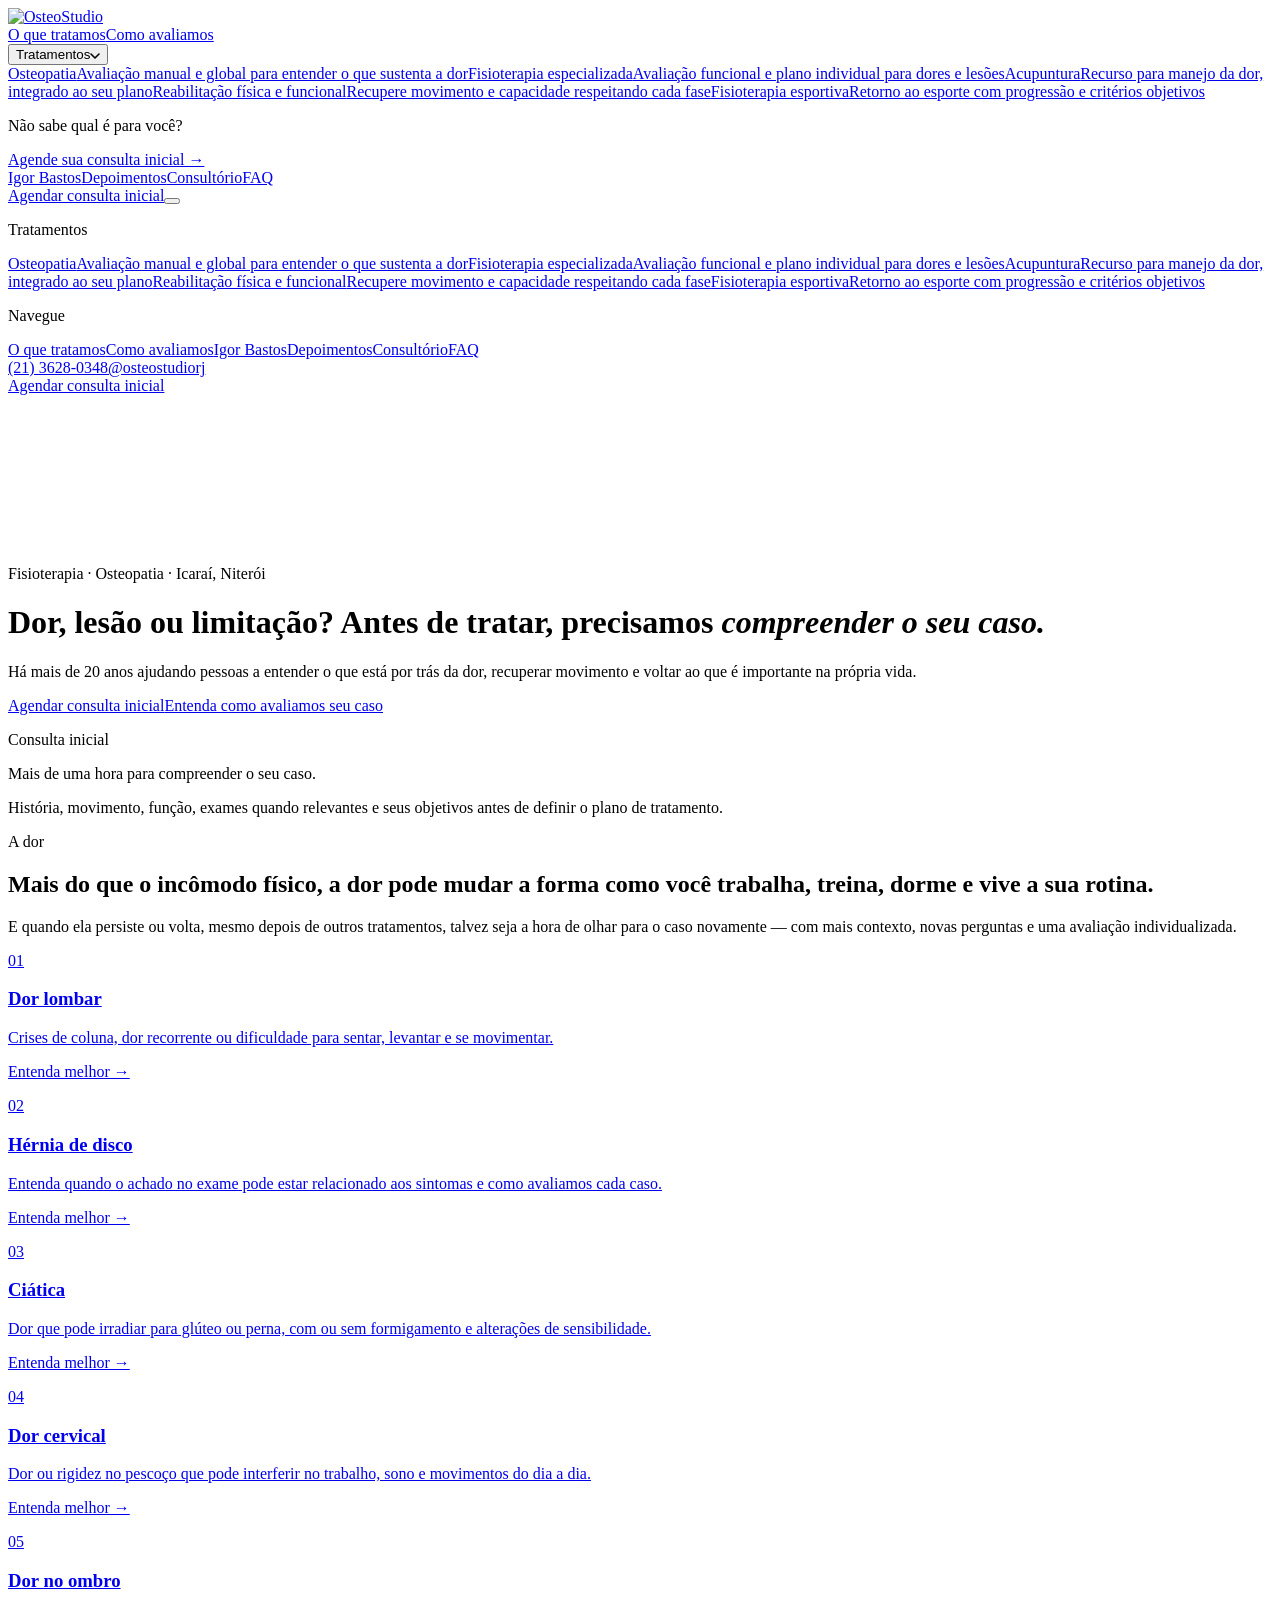
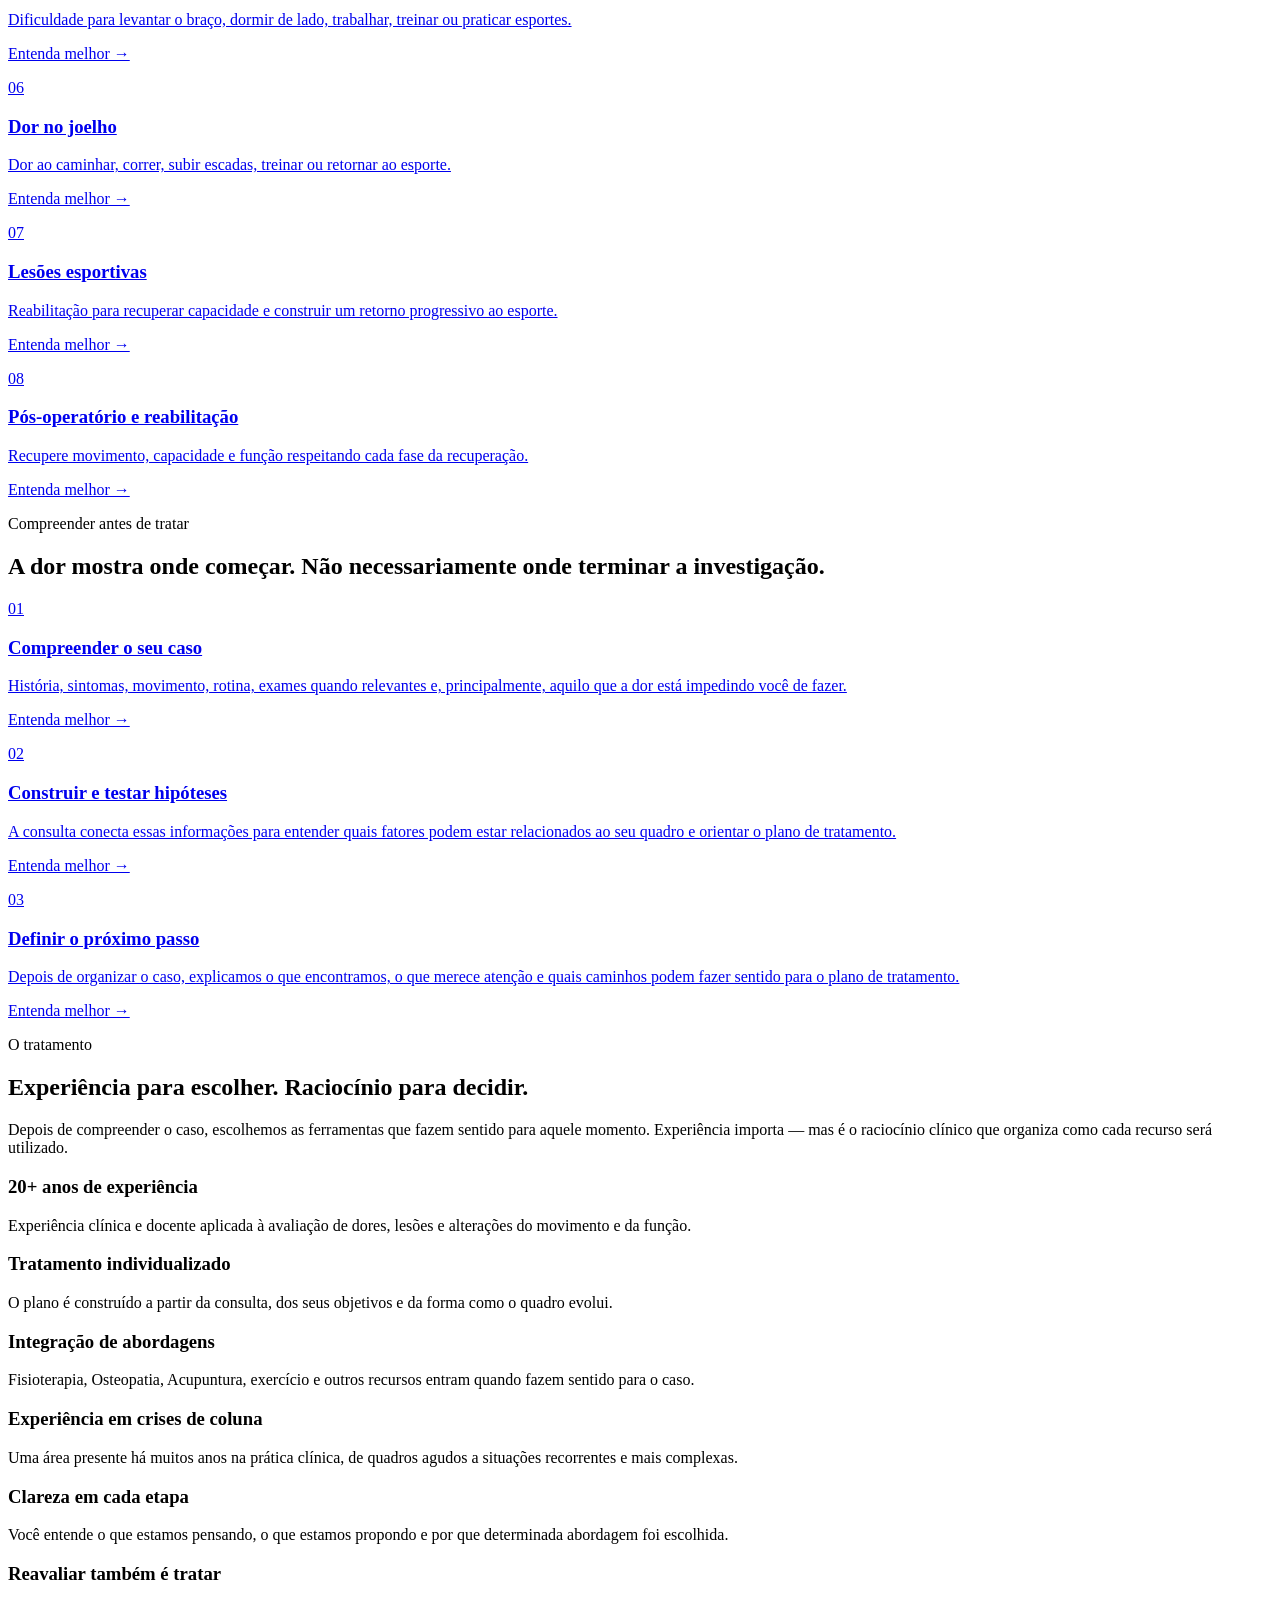
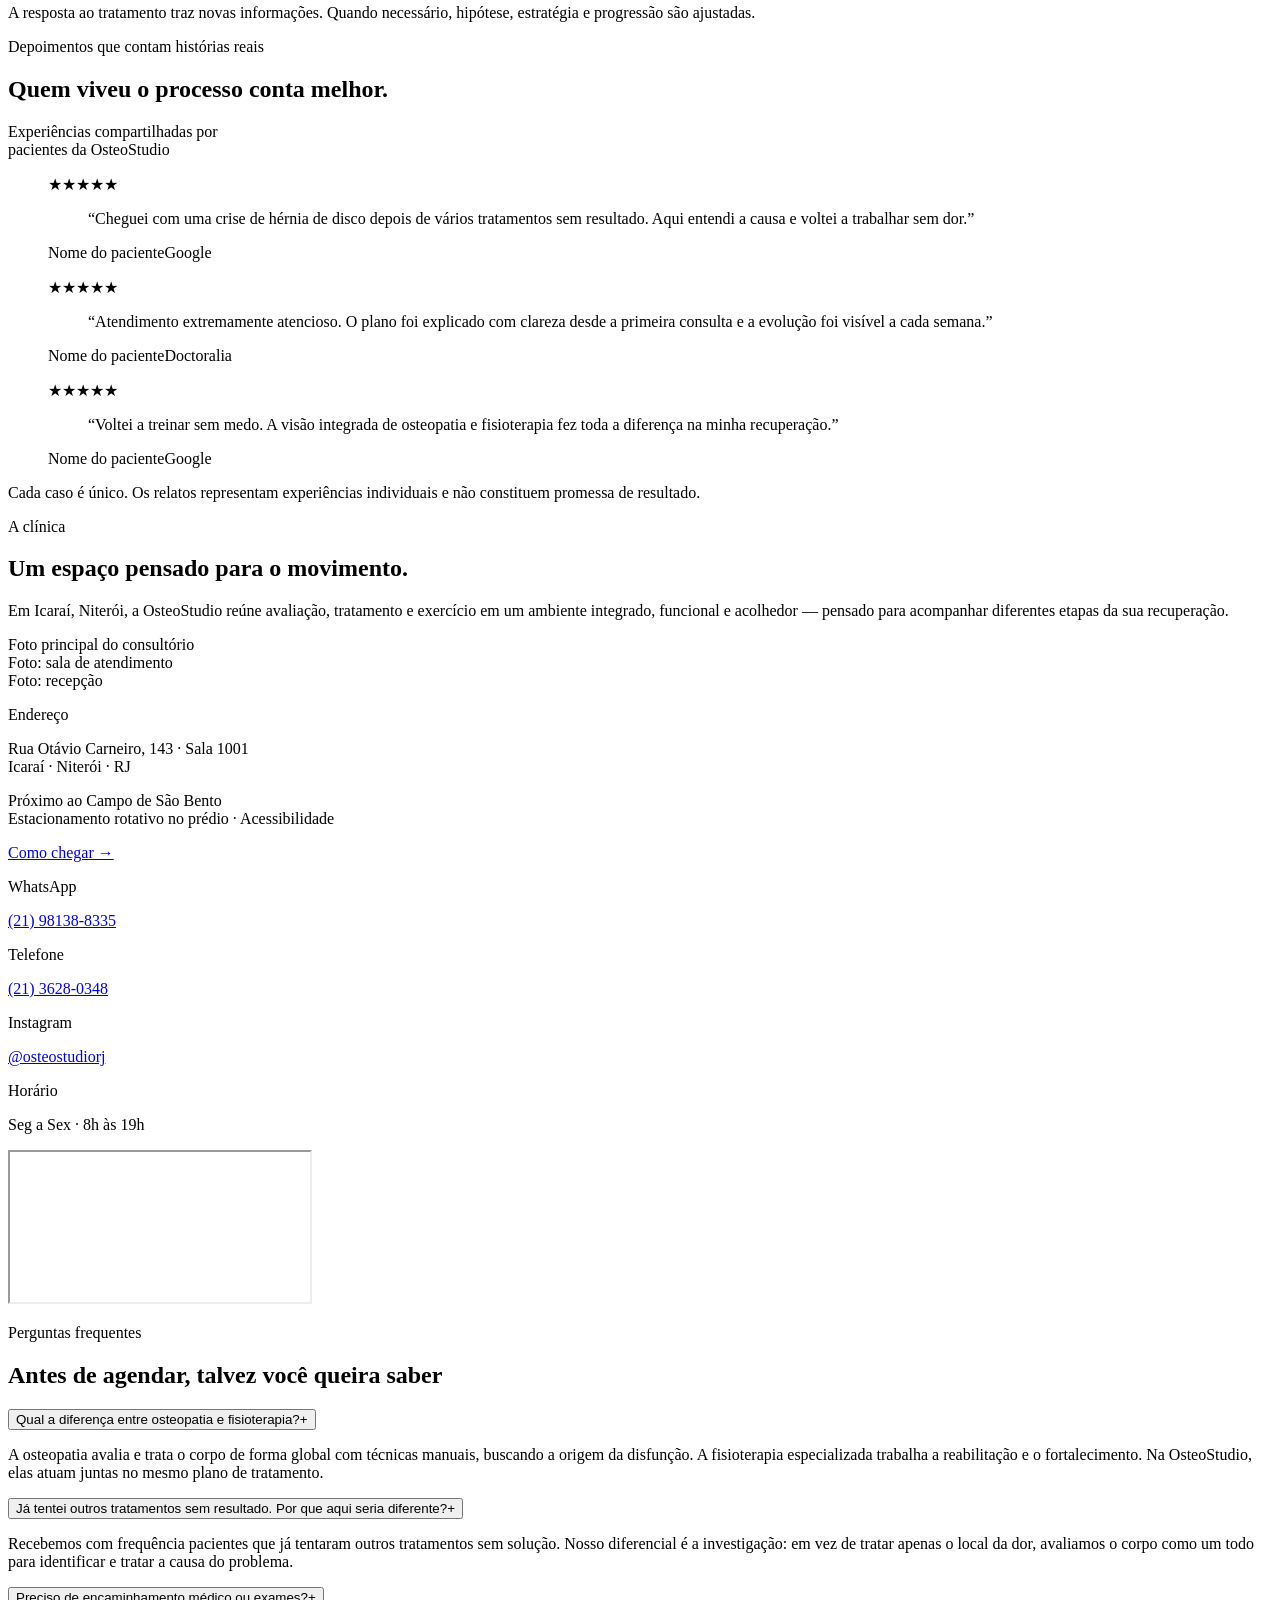
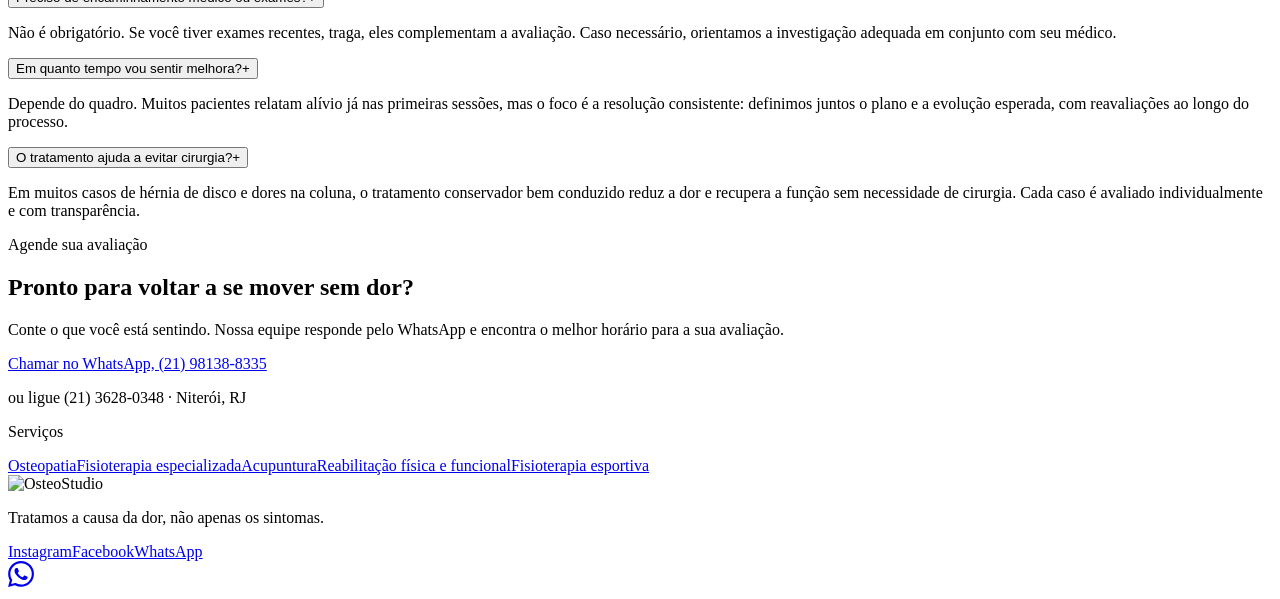
==== index.html @ 0ece50e5 "Preview build 2026-09-22 (copy das LPs no tom novo)" ====
<!DOCTYPE html><html lang="pt-BR"><head><meta charset="utf-8"><meta name="viewport" content="width=device-width, initial-scale=1"><title>OsteoStudio · Tratamos a causa da dor</title><meta name="description" content="Osteopatia, fisioterapia especializada e acupuntura em Niterói, RJ. Mais de 20 anos investigando a causa da dor para devolver movimento e qualidade de vida. Agende pelo WhatsApp."><link rel="canonical" href="https://felipebarrozo.github.io/osteostudio-preview/"><meta property="og:type" content="website"><meta property="og:title" content="OsteoStudio · Tratamos a causa da dor"><meta property="og:description" content="Osteopatia, fisioterapia especializada e acupuntura em Niterói, RJ. Mais de 20 anos investigando a causa da dor para devolver movimento e qualidade de vida. Agende pelo WhatsApp."><meta property="og:locale" content="pt_BR"><meta property="og:site_name" content="OsteoStudio"><link rel="icon" type="image/png" href="/osteostudio-preview/favicon.png"><link rel="preconnect" href="https://fonts.googleapis.com"><link rel="preconnect" href="https://fonts.gstatic.com" crossorigin><link href="https://fonts.googleapis.com/css2?family=Instrument+Serif:ital@0;1&family=Manrope:wght@400;500;600;700;800&display=swap" rel="stylesheet"><script type="application/ld+json">{"@context":"https://schema.org","@type":"MedicalBusiness","name":"OsteoStudio","description":"Clínica de osteopatia, fisioterapia especializada e acupuntura em Niterói, RJ. Tratamos a causa da dor, não apenas os sintomas.","image":"https://felipebarrozo.github.io/osteostudio-preview/images/logo-osteostudio.png","telephone":"(21) 3628-0348","address":{"@type":"PostalAddress","streetAddress":"Rua Otávio Carneiro, 143, Sala 1001","addressLocality":"Niterói","addressRegion":"RJ","addressCountry":"BR"},"openingHoursSpecification":{"@type":"OpeningHoursSpecification","dayOfWeek":["Monday","Tuesday","Wednesday","Thursday","Friday"],"opens":"08:00","closes":"19:00"},"sameAs":["https://instagram.com/osteostudiorj","https://facebook.com/osteostudiorj"]}</script><!-- Marca que há JS disponível: o efeito reveal só esconde conteúdo com JS ativo --><script>document.documentElement.classList.add('js');</script><link rel="stylesheet" href="/osteostudio-preview/_astro/clinica.RTJIB6N5.css"><link rel="stylesheet" href="/osteostudio-preview/_astro/index.CxhjEt0w.css"></head><body><div class="page" data-astro-cid-lcdefpme><div id="scroll-progress" data-astro-cid-lcdefpme></div><nav class="nav nav--home" data-nav data-astro-cid-wpvy4v7s><a href="#topo" class="nav-logo" data-astro-cid-wpvy4v7s><img src="/osteostudio-preview/images/logo-osteostudio.png" alt="OsteoStudio" data-astro-cid-wpvy4v7s></a><!-- Navegação desktop --><div class="nav-links" data-astro-cid-wpvy4v7s><a href="#dores" data-astro-cid-wpvy4v7s>O que tratamos</a><a href="#metodo" data-astro-cid-wpvy4v7s>Como avaliamos</a><div class="nav-menu" data-megamenu data-astro-cid-wpvy4v7s><button class="nav-menu-trigger" aria-expanded="false" aria-haspopup="true" data-astro-cid-wpvy4v7s>Tratamentos<svg class="caret" width="10" height="6" viewBox="0 0 10 6" fill="none" aria-hidden="true" data-astro-cid-wpvy4v7s><path d="M1 1l4 4 4-4" stroke="currentColor" stroke-width="1.6" stroke-linecap="round" stroke-linejoin="round" data-astro-cid-wpvy4v7s></path></svg></button><div class="mega" data-astro-cid-wpvy4v7s><div class="mega-grid" data-astro-cid-wpvy4v7s><a class="mega-item" href="/osteostudio-preview/servicos/osteopatia/" data-astro-cid-wpvy4v7s><span class="mega-nome" data-astro-cid-wpvy4v7s>Osteopatia</span><span class="mega-desc" data-astro-cid-wpvy4v7s>Avaliação manual e global para entender o que sustenta a dor</span></a><a class="mega-item" href="/osteostudio-preview/servicos/fisioterapia-especializada/" data-astro-cid-wpvy4v7s><span class="mega-nome" data-astro-cid-wpvy4v7s>Fisioterapia especializada</span><span class="mega-desc" data-astro-cid-wpvy4v7s>Avaliação funcional e plano individual para dores e lesões</span></a><a class="mega-item" href="/osteostudio-preview/servicos/acupuntura/" data-astro-cid-wpvy4v7s><span class="mega-nome" data-astro-cid-wpvy4v7s>Acupuntura</span><span class="mega-desc" data-astro-cid-wpvy4v7s>Recurso para manejo da dor, integrado ao seu plano</span></a><a class="mega-item" href="/osteostudio-preview/servicos/reabilitacao/" data-astro-cid-wpvy4v7s><span class="mega-nome" data-astro-cid-wpvy4v7s>Reabilitação física e funcional</span><span class="mega-desc" data-astro-cid-wpvy4v7s>Recupere movimento e capacidade respeitando cada fase</span></a><a class="mega-item" href="/osteostudio-preview/servicos/fisioterapia-esportiva/" data-astro-cid-wpvy4v7s><span class="mega-nome" data-astro-cid-wpvy4v7s>Fisioterapia esportiva</span><span class="mega-desc" data-astro-cid-wpvy4v7s>Retorno ao esporte com progressão e critérios objetivos</span></a></div><div class="mega-foot" data-astro-cid-wpvy4v7s><p data-astro-cid-wpvy4v7s>Não sabe qual é para você?</p><a href="https://wa.me/5521981388335?text=Ol%C3%A1!%20Gostaria%20de%20agendar%20uma%20avalia%C3%A7%C3%A3o%20na%20OsteoStudio." target="_blank" rel="noopener" data-astro-cid-wpvy4v7s>Agende sua consulta inicial →</a></div></div></div><a href="#diferenciais" data-astro-cid-wpvy4v7s>Igor Bastos</a><a href="#depoimentos" data-astro-cid-wpvy4v7s>Depoimentos</a><a href="#consultorio" data-astro-cid-wpvy4v7s>Consultório</a><a href="#faq" data-astro-cid-wpvy4v7s>FAQ</a></div><div class="nav-right" data-astro-cid-wpvy4v7s><a href="https://wa.me/5521981388335?text=Ol%C3%A1!%20Gostaria%20de%20agendar%20uma%20avalia%C3%A7%C3%A3o%20na%20OsteoStudio." target="_blank" rel="noopener" class="btn btn--green nav-cta" data-astro-cid-wpvy4v7s>Agendar consulta inicial</a><button class="nav-burger" aria-expanded="false" aria-label="Abrir menu" data-burger data-astro-cid-wpvy4v7s><span data-astro-cid-wpvy4v7s></span><span data-astro-cid-wpvy4v7s></span><span data-astro-cid-wpvy4v7s></span></button></div><!-- Painel mobile --><div class="mobile-panel" data-mobile-panel data-astro-cid-wpvy4v7s><p class="mp-label" data-astro-cid-wpvy4v7s>Tratamentos</p><div class="mp-group" data-astro-cid-wpvy4v7s><a class="mp-service" href="/osteostudio-preview/servicos/osteopatia/" data-astro-cid-wpvy4v7s><span class="mp-nome" data-astro-cid-wpvy4v7s>Osteopatia</span><span class="mp-desc" data-astro-cid-wpvy4v7s>Avaliação manual e global para entender o que sustenta a dor</span></a><a class="mp-service" href="/osteostudio-preview/servicos/fisioterapia-especializada/" data-astro-cid-wpvy4v7s><span class="mp-nome" data-astro-cid-wpvy4v7s>Fisioterapia especializada</span><span class="mp-desc" data-astro-cid-wpvy4v7s>Avaliação funcional e plano individual para dores e lesões</span></a><a class="mp-service" href="/osteostudio-preview/servicos/acupuntura/" data-astro-cid-wpvy4v7s><span class="mp-nome" data-astro-cid-wpvy4v7s>Acupuntura</span><span class="mp-desc" data-astro-cid-wpvy4v7s>Recurso para manejo da dor, integrado ao seu plano</span></a><a class="mp-service" href="/osteostudio-preview/servicos/reabilitacao/" data-astro-cid-wpvy4v7s><span class="mp-nome" data-astro-cid-wpvy4v7s>Reabilitação física e funcional</span><span class="mp-desc" data-astro-cid-wpvy4v7s>Recupere movimento e capacidade respeitando cada fase</span></a><a class="mp-service" href="/osteostudio-preview/servicos/fisioterapia-esportiva/" data-astro-cid-wpvy4v7s><span class="mp-nome" data-astro-cid-wpvy4v7s>Fisioterapia esportiva</span><span class="mp-desc" data-astro-cid-wpvy4v7s>Retorno ao esporte com progressão e critérios objetivos</span></a></div><p class="mp-label" data-astro-cid-wpvy4v7s>Navegue</p><div class="mp-group mp-group--links" data-astro-cid-wpvy4v7s><a href="#dores" data-astro-cid-wpvy4v7s>O que tratamos</a><a href="#metodo" data-astro-cid-wpvy4v7s>Como avaliamos</a><a href="#diferenciais" data-astro-cid-wpvy4v7s>Igor Bastos</a><a href="#depoimentos" data-astro-cid-wpvy4v7s>Depoimentos</a><a href="#consultorio" data-astro-cid-wpvy4v7s>Consultório</a><a href="#faq" data-astro-cid-wpvy4v7s>FAQ</a></div><div class="mp-contact" data-astro-cid-wpvy4v7s><a href="tel:+552136280348" data-astro-cid-wpvy4v7s>(21) 3628-0348</a><a href="https://instagram.com/osteostudiorj" target="_blank" rel="noopener" data-astro-cid-wpvy4v7s>@osteostudiorj</a></div><a href="https://wa.me/5521981388335?text=Ol%C3%A1!%20Gostaria%20de%20agendar%20uma%20avalia%C3%A7%C3%A3o%20na%20OsteoStudio." target="_blank" rel="noopener" class="mp-cta" data-astro-cid-wpvy4v7s>Agendar consulta inicial</a></div></nav><script type="module">document.querySelectorAll(`[data-megamenu]`).forEach(e=>{let t=e.querySelector(`.nav-menu-trigger`),n=n=>{e.classList.toggle(`is-open`,n),t.setAttribute(`aria-expanded`,String(n))};t.addEventListener(`click`,()=>n(!e.classList.contains(`is-open`))),document.addEventListener(`click`,t=>{e.contains(t.target)||n(!1)}),document.addEventListener(`keydown`,e=>{e.key===`Escape`&&(n(!1),t.blur())}),e.addEventListener(`mouseenter`,()=>t.setAttribute(`aria-expanded`,`true`)),e.addEventListener(`mouseleave`,()=>{e.classList.contains(`is-open`)||t.setAttribute(`aria-expanded`,`false`)})}),document.querySelectorAll(`[data-nav]`).forEach(e=>{let t=e.querySelector(`[data-burger]`),n=e.querySelector(`[data-mobile-panel]`),r=n=>{e.classList.toggle(`menu-open`,n),t.setAttribute(`aria-expanded`,String(n)),t.setAttribute(`aria-label`,n?`Fechar menu`:`Abrir menu`)};t.addEventListener(`click`,()=>r(!e.classList.contains(`menu-open`))),n.addEventListener(`click`,e=>{e.target.closest(`a`)&&r(!1)}),document.addEventListener(`keydown`,e=>{e.key===`Escape`&&r(!1)}),document.addEventListener(`click`,t=>{e.classList.contains(`menu-open`)&&!e.contains(t.target)&&r(!1)})});</script><!-- ===== Hero ===== --><header id="topo" class="hero" data-astro-cid-lcdefpme><div class="hero-bg" data-astro-cid-lcdefpme><video data-herovid autoplay muted loop playsinline preload="auto" src="/osteostudio-preview/videos/hero-1.mp4" style="opacity:1" data-astro-cid-lcdefpme></video><video data-herovid autoplay muted loop playsinline preload="metadata" src="/osteostudio-preview/videos/hero-2.mp4" style="opacity:0" data-astro-cid-lcdefpme></video><video data-herovid autoplay muted loop playsinline preload="metadata" src="/osteostudio-preview/videos/hero-3.mp4" style="opacity:0" data-astro-cid-lcdefpme></video><div class="hero-overlay" data-astro-cid-lcdefpme></div><div class="hero-fade" data-astro-cid-lcdefpme></div></div><div class="hero-grid container" data-astro-cid-lcdefpme><div data-astro-cid-lcdefpme><p class="eyebrow hero-eyebrow" data-reveal data-astro-cid-lcdefpme>Fisioterapia · Osteopatia · Icaraí, Niterói</p><h1 class="display" data-reveal data-delay="100" data-astro-cid-lcdefpme>Dor, lesão ou limitação? Antes de tratar, precisamos <em data-astro-cid-lcdefpme>compreender o seu caso.</em></h1><p class="hero-sub" data-reveal data-delay="200" data-astro-cid-lcdefpme>Há mais de 20 anos ajudando pessoas a entender o que está por trás da dor, recuperar movimento e voltar ao que é importante na própria vida.</p><div class="hero-ctas" data-reveal data-delay="300" data-astro-cid-lcdefpme><a href="https://wa.me/5521981388335?text=Ol%C3%A1!%20Gostaria%20de%20agendar%20uma%20avalia%C3%A7%C3%A3o%20na%20OsteoStudio." target="_blank" rel="noopener" class="btn btn--dark" data-astro-cid-lcdefpme>Agendar consulta inicial</a><a href="#metodo" class="hero-link" data-astro-cid-lcdefpme>Entenda como avaliamos seu caso</a></div></div><div class="hero-card-wrap" data-reveal data-delay="250" data-astro-cid-lcdefpme><div class="hero-card" data-astro-cid-lcdefpme><p class="hero-card-label" data-astro-cid-lcdefpme>Consulta inicial</p><p class="hero-card-title" data-astro-cid-lcdefpme><span data-astro-cid-lcdefpme>Mais de uma hora</span> para compreender o seu caso.</p><p class="hero-card-sub" data-astro-cid-lcdefpme>História, movimento, função, exames quando relevantes e seus objetivos antes de definir o plano de tratamento.</p></div></div></div></header><!-- ===== Dores ===== --><section id="dores" class="dores container" data-astro-cid-lcdefpme><div class="section-intro section-intro--dores" data-astro-cid-lcdefpme><div data-astro-cid-lcdefpme><p class="eyebrow" data-reveal data-astro-cid-lcdefpme>A dor</p><h2 class="display h2 dores-title" data-reveal data-delay="80" data-astro-cid-lcdefpme>Mais do que o incômodo físico, a dor pode mudar a forma como você trabalha, treina, dorme e vive a sua rotina.</h2></div><p class="section-intro-text" data-reveal data-delay="160" data-astro-cid-lcdefpme>E quando ela persiste ou volta, mesmo depois de outros tratamentos, talvez seja a hora de olhar para o caso novamente — com mais contexto, novas perguntas e uma avaliação individualizada.</p></div><div class="dores-grid" data-astro-cid-lcdefpme><a class="dor-item" href="/osteostudio-preview/servicos/osteopatia/" data-reveal data-delay="0" data-astro-cid-lcdefpme><p class="dor-num" data-astro-cid-lcdefpme>01</p><h3 data-astro-cid-lcdefpme>Dor lombar</h3><p class="dor-desc" data-astro-cid-lcdefpme>Crises de coluna, dor recorrente ou dificuldade para sentar, levantar e se movimentar.</p><span class="dor-cta" aria-hidden="true" data-astro-cid-lcdefpme>Entenda melhor →</span></a><a class="dor-item" href="/osteostudio-preview/servicos/osteopatia/" data-reveal data-delay="80" data-astro-cid-lcdefpme><p class="dor-num" data-astro-cid-lcdefpme>02</p><h3 data-astro-cid-lcdefpme>Hérnia de disco</h3><p class="dor-desc" data-astro-cid-lcdefpme>Entenda quando o achado no exame pode estar relacionado aos sintomas e como avaliamos cada caso.</p><span class="dor-cta" aria-hidden="true" data-astro-cid-lcdefpme>Entenda melhor →</span></a><a class="dor-item" href="/osteostudio-preview/servicos/osteopatia/" data-reveal data-delay="160" data-astro-cid-lcdefpme><p class="dor-num" data-astro-cid-lcdefpme>03</p><h3 data-astro-cid-lcdefpme>Ciática</h3><p class="dor-desc" data-astro-cid-lcdefpme>Dor que pode irradiar para glúteo ou perna, com ou sem formigamento e alterações de sensibilidade.</p><span class="dor-cta" aria-hidden="true" data-astro-cid-lcdefpme>Entenda melhor →</span></a><a class="dor-item" href="/osteostudio-preview/servicos/osteopatia/" data-reveal data-delay="240" data-astro-cid-lcdefpme><p class="dor-num" data-astro-cid-lcdefpme>04</p><h3 data-astro-cid-lcdefpme>Dor cervical</h3><p class="dor-desc" data-astro-cid-lcdefpme>Dor ou rigidez no pescoço que pode interferir no trabalho, sono e movimentos do dia a dia.</p><span class="dor-cta" aria-hidden="true" data-astro-cid-lcdefpme>Entenda melhor →</span></a><a class="dor-item" href="/osteostudio-preview/servicos/fisioterapia-especializada/" data-reveal data-delay="320" data-astro-cid-lcdefpme><p class="dor-num" data-astro-cid-lcdefpme>05</p><h3 data-astro-cid-lcdefpme>Dor no ombro</h3><p class="dor-desc" data-astro-cid-lcdefpme>Dificuldade para levantar o braço, dormir de lado, trabalhar, treinar ou praticar esportes.</p><span class="dor-cta" aria-hidden="true" data-astro-cid-lcdefpme>Entenda melhor →</span></a><a class="dor-item" href="/osteostudio-preview/servicos/fisioterapia-especializada/" data-reveal data-delay="400" data-astro-cid-lcdefpme><p class="dor-num" data-astro-cid-lcdefpme>06</p><h3 data-astro-cid-lcdefpme>Dor no joelho</h3><p class="dor-desc" data-astro-cid-lcdefpme>Dor ao caminhar, correr, subir escadas, treinar ou retornar ao esporte.</p><span class="dor-cta" aria-hidden="true" data-astro-cid-lcdefpme>Entenda melhor →</span></a><a class="dor-item" href="/osteostudio-preview/servicos/fisioterapia-esportiva/" data-reveal data-delay="480" data-astro-cid-lcdefpme><p class="dor-num" data-astro-cid-lcdefpme>07</p><h3 data-astro-cid-lcdefpme>Lesões esportivas</h3><p class="dor-desc" data-astro-cid-lcdefpme>Reabilitação para recuperar capacidade e construir um retorno progressivo ao esporte.</p><span class="dor-cta" aria-hidden="true" data-astro-cid-lcdefpme>Entenda melhor →</span></a><a class="dor-item" href="/osteostudio-preview/servicos/reabilitacao/" data-reveal data-delay="560" data-astro-cid-lcdefpme><p class="dor-num" data-astro-cid-lcdefpme>08</p><h3 data-astro-cid-lcdefpme>Pós-operatório e reabilitação</h3><p class="dor-desc" data-astro-cid-lcdefpme>Recupere movimento, capacidade e função respeitando cada fase da recuperação.</p><span class="dor-cta" aria-hidden="true" data-astro-cid-lcdefpme>Entenda melhor →</span></a></div></section><!-- ===== Método ===== --><section id="metodo" class="metodo container" data-astro-cid-lcdefpme><p class="eyebrow" data-reveal data-astro-cid-lcdefpme>Compreender antes de tratar</p><h2 class="display h2 metodo-title" data-reveal data-delay="80" data-astro-cid-lcdefpme>A dor mostra onde começar. Não necessariamente onde terminar a investigação.</h2><div class="metodo-grid" data-astro-cid-lcdefpme><a class="metodo-card" href="#diferenciais" data-reveal data-delay="0" data-astro-cid-lcdefpme><p class="metodo-num" data-astro-cid-lcdefpme>01</p><h3 data-astro-cid-lcdefpme>Compreender o seu caso</h3><p class="metodo-desc" data-astro-cid-lcdefpme>História, sintomas, movimento, rotina, exames quando relevantes e, principalmente, aquilo que a dor está impedindo você de fazer.</p><span class="metodo-cta" aria-hidden="true" data-astro-cid-lcdefpme>Entenda melhor →</span></a><a class="metodo-card" href="#diferenciais" data-reveal data-delay="140" data-astro-cid-lcdefpme><p class="metodo-num" data-astro-cid-lcdefpme>02</p><h3 data-astro-cid-lcdefpme>Construir e testar hipóteses</h3><p class="metodo-desc" data-astro-cid-lcdefpme>A consulta conecta essas informações para entender quais fatores podem estar relacionados ao seu quadro e orientar o plano de tratamento.</p><span class="metodo-cta" aria-hidden="true" data-astro-cid-lcdefpme>Entenda melhor →</span></a><a class="metodo-card" href="#diferenciais" data-reveal data-delay="280" data-astro-cid-lcdefpme><p class="metodo-num" data-astro-cid-lcdefpme>03</p><h3 data-astro-cid-lcdefpme>Definir o próximo passo</h3><p class="metodo-desc" data-astro-cid-lcdefpme>Depois de organizar o caso, explicamos o que encontramos, o que merece atenção e quais caminhos podem fazer sentido para o plano de tratamento.</p><span class="metodo-cta" aria-hidden="true" data-astro-cid-lcdefpme>Entenda melhor →</span></a></div></section><!-- ===== Diferenciais ===== --><section id="diferenciais" class="difs" data-astro-cid-lcdefpme><div class="container" data-astro-cid-lcdefpme><div class="difs-header" data-astro-cid-lcdefpme><div data-astro-cid-lcdefpme><p class="eyebrow eyebrow--on-dark" data-reveal data-astro-cid-lcdefpme>O tratamento</p><h2 class="display h2 difs-title" data-reveal data-delay="80" data-astro-cid-lcdefpme>Experiência para escolher. Raciocínio para decidir.</h2></div><p class="difs-intro" data-reveal data-delay="160" data-astro-cid-lcdefpme>Depois de compreender o caso, escolhemos as ferramentas que fazem sentido para aquele momento. Experiência importa — mas é o raciocínio clínico que organiza como cada recurso será utilizado.</p></div><div class="difs-grid" data-astro-cid-lcdefpme><div class="dif-item" data-reveal data-delay="0" data-astro-cid-lcdefpme><span class="dif-dot" data-astro-cid-lcdefpme></span><div data-astro-cid-lcdefpme><h3 data-astro-cid-lcdefpme>20+ anos de experiência</h3><p data-astro-cid-lcdefpme>Experiência clínica e docente aplicada à avaliação de dores, lesões e alterações do movimento e da função.</p></div></div><div class="dif-item" data-reveal data-delay="100" data-astro-cid-lcdefpme><span class="dif-dot" data-astro-cid-lcdefpme></span><div data-astro-cid-lcdefpme><h3 data-astro-cid-lcdefpme>Tratamento individualizado</h3><p data-astro-cid-lcdefpme>O plano é construído a partir da consulta, dos seus objetivos e da forma como o quadro evolui.</p></div></div><div class="dif-item" data-reveal data-delay="200" data-astro-cid-lcdefpme><span class="dif-dot" data-astro-cid-lcdefpme></span><div data-astro-cid-lcdefpme><h3 data-astro-cid-lcdefpme>Integração de abordagens</h3><p data-astro-cid-lcdefpme>Fisioterapia, Osteopatia, Acupuntura, exercício e outros recursos entram quando fazem sentido para o caso.</p></div></div><div class="dif-item" data-reveal data-delay="300" data-astro-cid-lcdefpme><span class="dif-dot" data-astro-cid-lcdefpme></span><div data-astro-cid-lcdefpme><h3 data-astro-cid-lcdefpme>Experiência em crises de coluna</h3><p data-astro-cid-lcdefpme>Uma área presente há muitos anos na prática clínica, de quadros agudos a situações recorrentes e mais complexas.</p></div></div><div class="dif-item" data-reveal data-delay="400" data-astro-cid-lcdefpme><span class="dif-dot" data-astro-cid-lcdefpme></span><div data-astro-cid-lcdefpme><h3 data-astro-cid-lcdefpme>Clareza em cada etapa</h3><p data-astro-cid-lcdefpme>Você entende o que estamos pensando, o que estamos propondo e por que determinada abordagem foi escolhida.</p></div></div><div class="dif-item" data-reveal data-delay="500" data-astro-cid-lcdefpme><span class="dif-dot" data-astro-cid-lcdefpme></span><div data-astro-cid-lcdefpme><h3 data-astro-cid-lcdefpme>Reavaliar também é tratar</h3><p data-astro-cid-lcdefpme>A resposta ao tratamento traz novas informações. Quando necessário, hipótese, estratégia e progressão são ajustadas.</p></div></div></div></div></section><!-- ===== Depoimentos ===== --><section id="depoimentos" class="deps container" data-astro-cid-lcdefpme><div class="deps-header" data-astro-cid-lcdefpme><div data-astro-cid-lcdefpme><p class="eyebrow" data-reveal data-astro-cid-lcdefpme>Depoimentos que contam histórias reais</p><h2 class="display h2" data-reveal data-delay="80" data-astro-cid-lcdefpme>Quem viveu o processo conta melhor.</h2></div><p class="deps-note" data-reveal data-delay="160" data-astro-cid-lcdefpme>Experiências compartilhadas por<br data-astro-cid-lcdefpme>pacientes da OsteoStudio</p></div><div class="deps-grid" data-astro-cid-lcdefpme><figure class="dep-card" data-reveal data-delay="0" data-astro-cid-lcdefpme><p class="dep-stars" aria-label="5 estrelas" data-astro-cid-lcdefpme>★★★★★</p><blockquote data-astro-cid-lcdefpme>“Cheguei com uma crise de hérnia de disco depois de vários tratamentos sem resultado. Aqui entendi a causa e voltei a trabalhar sem dor.”</blockquote><figcaption data-astro-cid-lcdefpme><span class="dep-avatar" data-astro-cid-lcdefpme></span><span data-astro-cid-lcdefpme><span class="dep-nome" data-astro-cid-lcdefpme>Nome do paciente</span><span class="dep-fonte" data-astro-cid-lcdefpme>Google</span></span></figcaption></figure><figure class="dep-card" data-reveal data-delay="140" data-astro-cid-lcdefpme><p class="dep-stars" aria-label="5 estrelas" data-astro-cid-lcdefpme>★★★★★</p><blockquote data-astro-cid-lcdefpme>“Atendimento extremamente atencioso. O plano foi explicado com clareza desde a primeira consulta e a evolução foi visível a cada semana.”</blockquote><figcaption data-astro-cid-lcdefpme><span class="dep-avatar" data-astro-cid-lcdefpme></span><span data-astro-cid-lcdefpme><span class="dep-nome" data-astro-cid-lcdefpme>Nome do paciente</span><span class="dep-fonte" data-astro-cid-lcdefpme>Doctoralia</span></span></figcaption></figure><figure class="dep-card" data-reveal data-delay="280" data-astro-cid-lcdefpme><p class="dep-stars" aria-label="5 estrelas" data-astro-cid-lcdefpme>★★★★★</p><blockquote data-astro-cid-lcdefpme>“Voltei a treinar sem medo. A visão integrada de osteopatia e fisioterapia fez toda a diferença na minha recuperação.”</blockquote><figcaption data-astro-cid-lcdefpme><span class="dep-avatar" data-astro-cid-lcdefpme></span><span data-astro-cid-lcdefpme><span class="dep-nome" data-astro-cid-lcdefpme>Nome do paciente</span><span class="dep-fonte" data-astro-cid-lcdefpme>Google</span></span></figcaption></figure></div><p class="deps-aviso" data-reveal data-astro-cid-lcdefpme>Cada caso é único. Os relatos representam experiências individuais e não constituem promessa de resultado.</p></section><!-- ===== Consultório ===== --><section id="consultorio" class="consultorio container" data-astro-cid-lcdefpme><div class="section-intro" data-astro-cid-lcdefpme><div data-astro-cid-lcdefpme><p class="eyebrow" data-reveal data-astro-cid-lcdefpme>A clínica</p><h2 class="display h2" data-reveal data-delay="80" data-astro-cid-lcdefpme>Um espaço pensado para o movimento.</h2></div><p class="section-intro-text" data-reveal data-delay="160" data-astro-cid-lcdefpme>Em Icaraí, Niterói, a OsteoStudio reúne avaliação, tratamento e exercício em um ambiente integrado, funcional e acolhedor — pensado para acompanhar diferentes etapas da sua recuperação.</p></div><div class="fotos-grid" data-reveal data-astro-cid-lcdefpme><div class="foto foto--principal" data-astro-cid-lcdefpme><div class="image-slot"><span>Foto principal do consultório</span></div></div><div class="fotos-col" data-astro-cid-lcdefpme><div class="foto" data-astro-cid-lcdefpme><div class="image-slot"><span>Foto: sala de atendimento</span></div></div><div class="foto" data-astro-cid-lcdefpme><div class="image-slot"><span>Foto: recepção</span></div></div></div></div><div class="contato-grid" data-astro-cid-lcdefpme><div class="contato-card" data-reveal data-astro-cid-lcdefpme><div data-astro-cid-lcdefpme><p class="contato-label" data-astro-cid-lcdefpme>Endereço</p><p class="contato-endereco" data-astro-cid-lcdefpme>Rua Otávio Carneiro, 143 · Sala 1001<br data-astro-cid-lcdefpme>Icaraí · Niterói · RJ</p><p class="contato-extra" data-astro-cid-lcdefpme>Próximo ao Campo de São Bento<br data-astro-cid-lcdefpme>Estacionamento rotativo no prédio · Acessibilidade</p><a href="https://www.google.com/maps/dir/?api=1&amp;destination=R.%20Ot%C3%A1vio%20Carneiro%2C%20143%20-%20Icara%C3%AD%2C%20Niter%C3%B3i%20-%20RJ" target="_blank" rel="noopener" class="contato-rota" data-astro-cid-lcdefpme>Como chegar →</a></div><div class="contato-info-grid" data-astro-cid-lcdefpme><div data-astro-cid-lcdefpme><p class="contato-label" data-astro-cid-lcdefpme>WhatsApp</p><a href="https://wa.me/5521981388335?text=Ol%C3%A1!%20Gostaria%20de%20agendar%20uma%20avalia%C3%A7%C3%A3o%20na%20OsteoStudio." target="_blank" rel="noopener" class="contato-valor" data-astro-cid-lcdefpme>(21) 98138-8335</a></div><div data-astro-cid-lcdefpme><p class="contato-label" data-astro-cid-lcdefpme>Telefone</p><a href="tel:+552136280348" class="contato-valor" data-astro-cid-lcdefpme>(21) 3628-0348</a></div><div data-astro-cid-lcdefpme><p class="contato-label" data-astro-cid-lcdefpme>Instagram</p><a href="https://instagram.com/osteostudiorj" target="_blank" rel="noopener" class="contato-valor" data-astro-cid-lcdefpme>@osteostudiorj</a></div><div data-astro-cid-lcdefpme><p class="contato-label" data-astro-cid-lcdefpme>Horário</p><p class="contato-valor" data-astro-cid-lcdefpme>Seg a Sex · 8h às 19h</p></div></div></div><div class="mapa" data-reveal data-delay="120" data-astro-cid-lcdefpme><iframe src="https://www.google.com/maps?q=R.%20Ot%C3%A1vio%20Carneiro%2C%20143%20-%20Icara%C3%AD%2C%20Niter%C3%B3i%20-%20RJ&amp;output=embed" loading="lazy" title="Mapa do consultório" data-astro-cid-lcdefpme></iframe></div></div></section><!-- ===== FAQ ===== --><section id="faq" class="faq-section" data-astro-cid-lcdefpme><p class="eyebrow faq-eyebrow" data-reveal data-astro-cid-lcdefpme>Perguntas frequentes</p><h2 class="display h2 faq-title" data-reveal data-delay="80" data-astro-cid-lcdefpme>Antes de agendar, talvez você queira saber</h2><div class="faq" data-astro-cid-hemr5th4><div class="faq-item" data-reveal data-delay="0" data-astro-cid-hemr5th4><button data-faq aria-expanded="false" data-astro-cid-hemr5th4><span class="faq-q" data-astro-cid-hemr5th4>Qual a diferença entre osteopatia e fisioterapia?</span><span class="faq-icon" aria-hidden="true" data-astro-cid-hemr5th4>+</span></button><div class="faq-body" data-astro-cid-hemr5th4><p data-astro-cid-hemr5th4>A osteopatia avalia e trata o corpo de forma global com técnicas manuais, buscando a origem da disfunção. A fisioterapia especializada trabalha a reabilitação e o fortalecimento. Na OsteoStudio, elas atuam juntas no mesmo plano de tratamento.</p></div></div><div class="faq-item" data-reveal data-delay="80" data-astro-cid-hemr5th4><button data-faq aria-expanded="false" data-astro-cid-hemr5th4><span class="faq-q" data-astro-cid-hemr5th4>Já tentei outros tratamentos sem resultado. Por que aqui seria diferente?</span><span class="faq-icon" aria-hidden="true" data-astro-cid-hemr5th4>+</span></button><div class="faq-body" data-astro-cid-hemr5th4><p data-astro-cid-hemr5th4>Recebemos com frequência pacientes que já tentaram outros tratamentos sem solução. Nosso diferencial é a investigação: em vez de tratar apenas o local da dor, avaliamos o corpo como um todo para identificar e tratar a causa do problema.</p></div></div><div class="faq-item" data-reveal data-delay="160" data-astro-cid-hemr5th4><button data-faq aria-expanded="false" data-astro-cid-hemr5th4><span class="faq-q" data-astro-cid-hemr5th4>Preciso de encaminhamento médico ou exames?</span><span class="faq-icon" aria-hidden="true" data-astro-cid-hemr5th4>+</span></button><div class="faq-body" data-astro-cid-hemr5th4><p data-astro-cid-hemr5th4>Não é obrigatório. Se você tiver exames recentes, traga, eles complementam a avaliação. Caso necessário, orientamos a investigação adequada em conjunto com seu médico.</p></div></div><div class="faq-item" data-reveal data-delay="240" data-astro-cid-hemr5th4><button data-faq aria-expanded="false" data-astro-cid-hemr5th4><span class="faq-q" data-astro-cid-hemr5th4>Em quanto tempo vou sentir melhora?</span><span class="faq-icon" aria-hidden="true" data-astro-cid-hemr5th4>+</span></button><div class="faq-body" data-astro-cid-hemr5th4><p data-astro-cid-hemr5th4>Depende do quadro. Muitos pacientes relatam alívio já nas primeiras sessões, mas o foco é a resolução consistente: definimos juntos o plano e a evolução esperada, com reavaliações ao longo do processo.</p></div></div><div class="faq-item" data-reveal data-delay="320" data-astro-cid-hemr5th4><button data-faq aria-expanded="false" data-astro-cid-hemr5th4><span class="faq-q" data-astro-cid-hemr5th4>O tratamento ajuda a evitar cirurgia?</span><span class="faq-icon" aria-hidden="true" data-astro-cid-hemr5th4>+</span></button><div class="faq-body" data-astro-cid-hemr5th4><p data-astro-cid-hemr5th4>Em muitos casos de hérnia de disco e dores na coluna, o tratamento conservador bem conduzido reduz a dor e recupera a função sem necessidade de cirurgia. Cada caso é avaliado individualmente e com transparência.</p></div></div></div></section><!-- ===== CTA final ===== --><section id="agendar" class="cta container" data-astro-cid-lcdefpme><div class="cta-card" data-reveal data-astro-cid-lcdefpme><p class="eyebrow cta-eyebrow" data-astro-cid-lcdefpme>Agende sua avaliação</p><h2 class="display cta-title" data-astro-cid-lcdefpme>Pronto para voltar a se mover sem dor?</h2><p class="cta-sub" data-astro-cid-lcdefpme>Conte o que você está sentindo. Nossa equipe responde pelo WhatsApp e encontra o melhor horário para a sua avaliação.</p><a href="https://wa.me/5521981388335?text=Ol%C3%A1!%20Gostaria%20de%20agendar%20uma%20avalia%C3%A7%C3%A3o%20na%20OsteoStudio." target="_blank" rel="noopener" class="cta-btn" data-astro-cid-lcdefpme>Chamar no WhatsApp, (21) 98138-8335</a><p class="cta-alt" data-astro-cid-lcdefpme>ou ligue (21) 3628-0348 · Niterói, RJ</p></div></section><footer class="footer footer--home" data-astro-cid-jo6i4kqk><div class="footer-services" data-astro-cid-jo6i4kqk><p data-astro-cid-jo6i4kqk>Serviços</p><a href="/osteostudio-preview/servicos/osteopatia/" data-astro-cid-jo6i4kqk>Osteopatia</a><a href="/osteostudio-preview/servicos/fisioterapia-especializada/" data-astro-cid-jo6i4kqk>Fisioterapia especializada</a><a href="/osteostudio-preview/servicos/acupuntura/" data-astro-cid-jo6i4kqk>Acupuntura</a><a href="/osteostudio-preview/servicos/reabilitacao/" data-astro-cid-jo6i4kqk>Reabilitação física e funcional</a><a href="/osteostudio-preview/servicos/fisioterapia-esportiva/" data-astro-cid-jo6i4kqk>Fisioterapia esportiva</a></div><div class="footer-main" data-astro-cid-jo6i4kqk><img src="/osteostudio-preview/images/logo-osteostudio.png" alt="OsteoStudio" class="footer-logo" data-astro-cid-jo6i4kqk><p class="footer-tagline" data-astro-cid-jo6i4kqk>Tratamos a causa da dor, não apenas os sintomas.</p><div class="footer-social" data-astro-cid-jo6i4kqk><a href="https://instagram.com/osteostudiorj" target="_blank" rel="noopener" data-astro-cid-jo6i4kqk>Instagram</a><a href="https://facebook.com/osteostudiorj" target="_blank" rel="noopener" data-astro-cid-jo6i4kqk>Facebook</a><a href="https://wa.me/5521981388335?text=Ol%C3%A1!%20Gostaria%20de%20agendar%20uma%20avalia%C3%A7%C3%A3o%20na%20OsteoStudio." target="_blank" rel="noopener" data-astro-cid-jo6i4kqk>WhatsApp</a></div></div></footer></div><!-- Botão flutuante de WhatsApp (apenas mobile) --><a class="wa-fab" href="https://wa.me/5521981388335?text=Ol%C3%A1!%20Gostaria%20de%20agendar%20uma%20avalia%C3%A7%C3%A3o%20na%20OsteoStudio." target="_blank" rel="noopener" aria-label="Conversar no WhatsApp"><svg viewBox="0 0 24 24" width="26" height="26" fill="currentColor" aria-hidden="true"><path d="M17.472 14.382c-.297-.149-1.758-.867-2.03-.967-.273-.099-.471-.148-.67.15-.197.297-.767.966-.94 1.164-.173.199-.347.223-.644.075-.297-.15-1.255-.463-2.39-1.475-.883-.788-1.48-1.761-1.653-2.059-.173-.297-.018-.458.13-.606.134-.133.298-.347.446-.52.149-.174.198-.298.298-.497.099-.198.05-.371-.025-.52-.075-.149-.669-1.612-.916-2.207-.242-.579-.487-.5-.669-.51-.173-.008-.371-.01-.57-.01-.198 0-.52.074-.792.372-.272.297-1.04 1.016-1.04 2.479 0 1.462 1.065 2.875 1.213 3.074.149.198 2.096 3.2 5.077 4.487.709.306 1.262.489 1.694.625.712.227 1.36.195 1.871.118.571-.085 1.758-.719 2.006-1.413.248-.694.248-1.289.173-1.413-.074-.124-.272-.198-.57-.347m-5.421 7.403h-.004a9.87 9.87 0 01-5.031-1.378l-.361-.214-3.741.982.998-3.648-.235-.374a9.86 9.86 0 01-1.51-5.26c.001-5.45 4.436-9.884 9.888-9.884 2.64 0 5.122 1.03 6.988 2.898a9.825 9.825 0 012.893 6.994c-.003 5.45-4.437 9.884-9.885 9.884m8.413-18.297A11.815 11.815 0 0012.05 0C5.495 0 .16 5.335.157 11.892c0 2.096.547 4.142 1.588 5.945L.057 24l6.305-1.654a11.882 11.882 0 005.683 1.448h.005c6.554 0 11.89-5.335 11.893-11.893a11.821 11.821 0 00-3.48-8.413Z"></path></svg></a><script type="module">var e=window.matchMedia(`(prefers-reduced-motion: reduce)`).matches,t=Array.from(document.querySelectorAll(`[data-reveal]`)),n=new IntersectionObserver(t=>{t.forEach(t=>{if(!t.isIntersecting)return;let r=t.target,i=parseInt(r.getAttribute(`data-delay`)||`0`,10);window.setTimeout(()=>{r.classList.add(`is-revealed`)},e?0:i),n.unobserve(r)})},{threshold:.15,rootMargin:`0px 0px -60px 0px`});t.forEach(e=>n.observe(e)),document.querySelectorAll(`[data-faq]`).forEach(e=>{e.addEventListener(`click`,()=>{let t=e.parentElement.querySelector(`.faq-body`),n=e.querySelector(`.faq-icon`),r=t.style.maxHeight!==``&&t.style.maxHeight!==`0px`;t.style.maxHeight=r?`0px`:t.scrollHeight+`px`,e.setAttribute(`aria-expanded`,String(!r)),n&&(n.style.transform=r?`rotate(0deg)`:`rotate(45deg)`)})});var r=document.getElementById(`scroll-progress`);if(r){let e=()=>{let e=document.documentElement;r.style.width=e.scrollTop/(e.scrollHeight-e.clientHeight)*100+`%`};window.addEventListener(`scroll`,e,{passive:!0}),e()}var i=Array.from(document.querySelectorAll(`[data-herovid]`));if(i.forEach(e=>{e.muted=!0,e.defaultMuted=!0,e.loop=!0,e.play().catch(()=>{})}),i.length>1&&!e){let e=0;window.setInterval(()=>{e=(e+1)%i.length,i.forEach((t,n)=>{if(t.style.opacity=n===e?`1`:`0`,n===e)try{t.currentTime=0,t.play().catch(()=>{})}catch{}})},8e3)}</script></body></html>
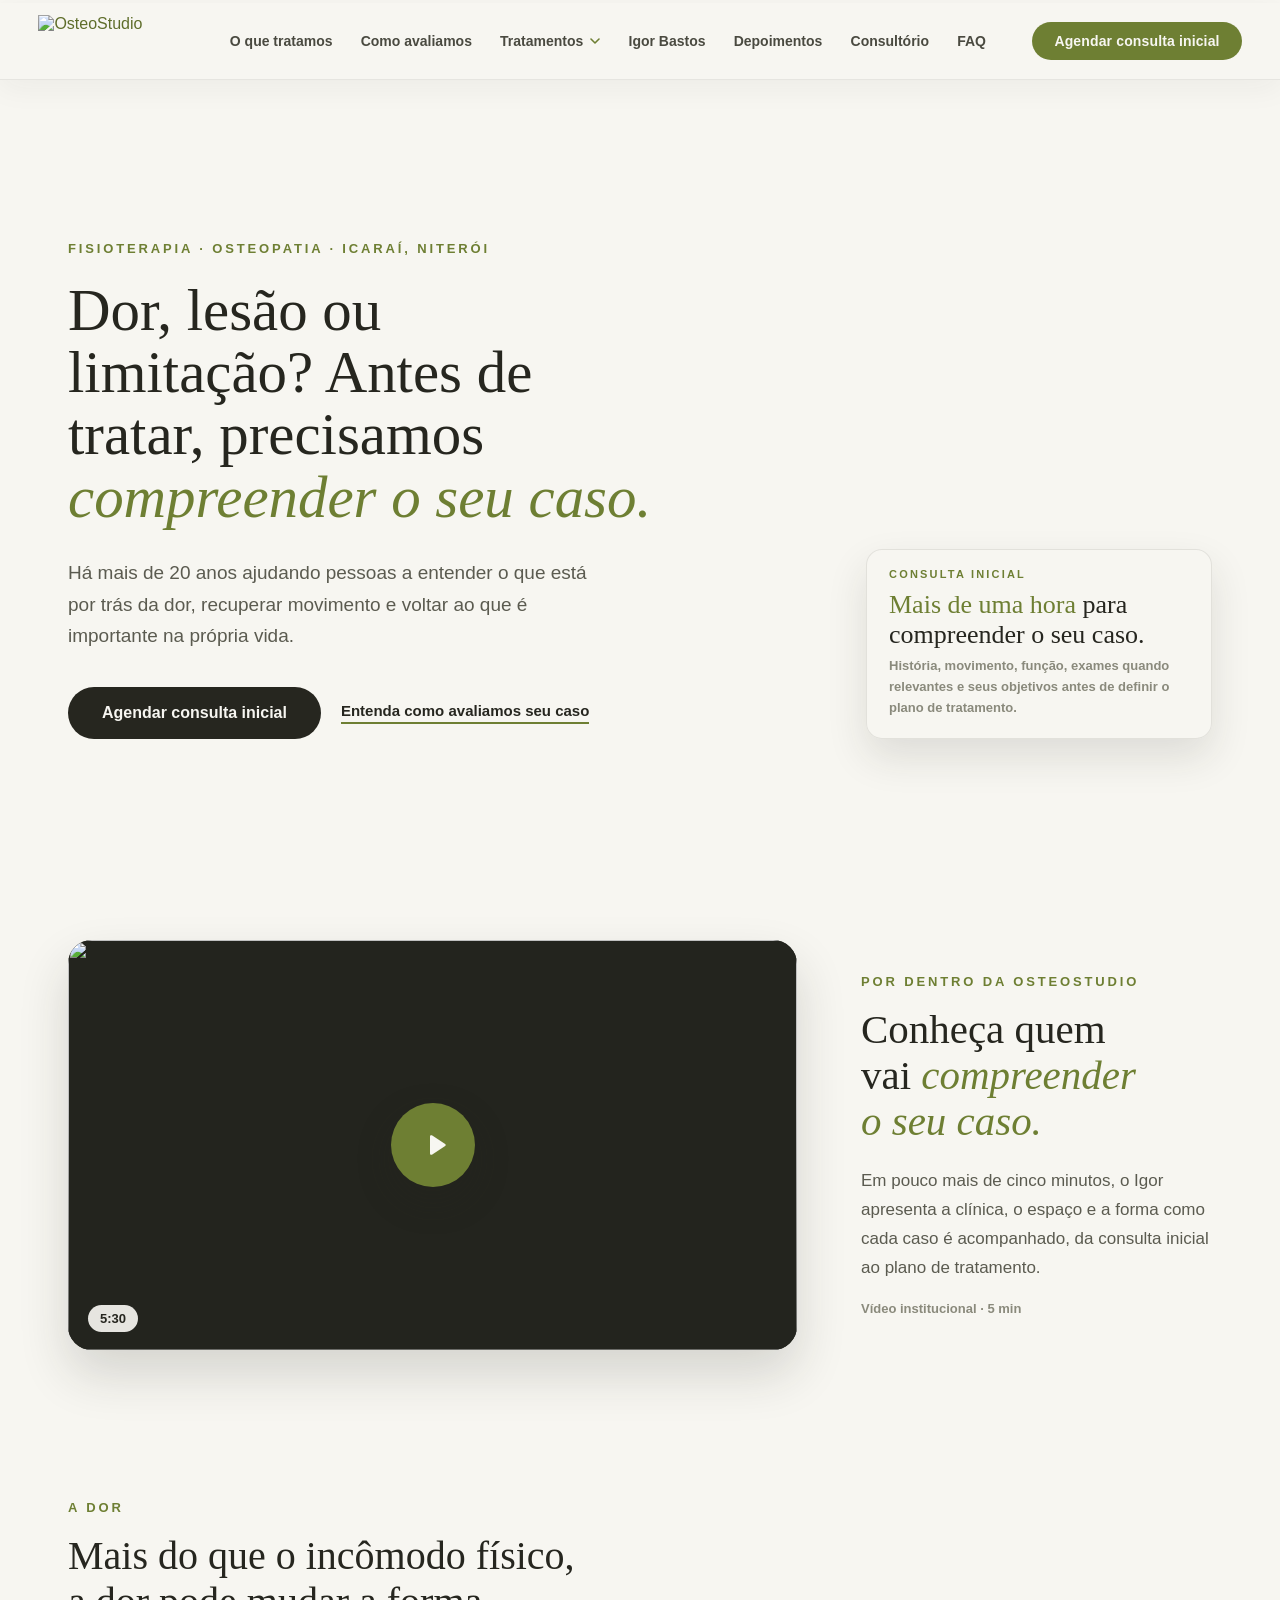
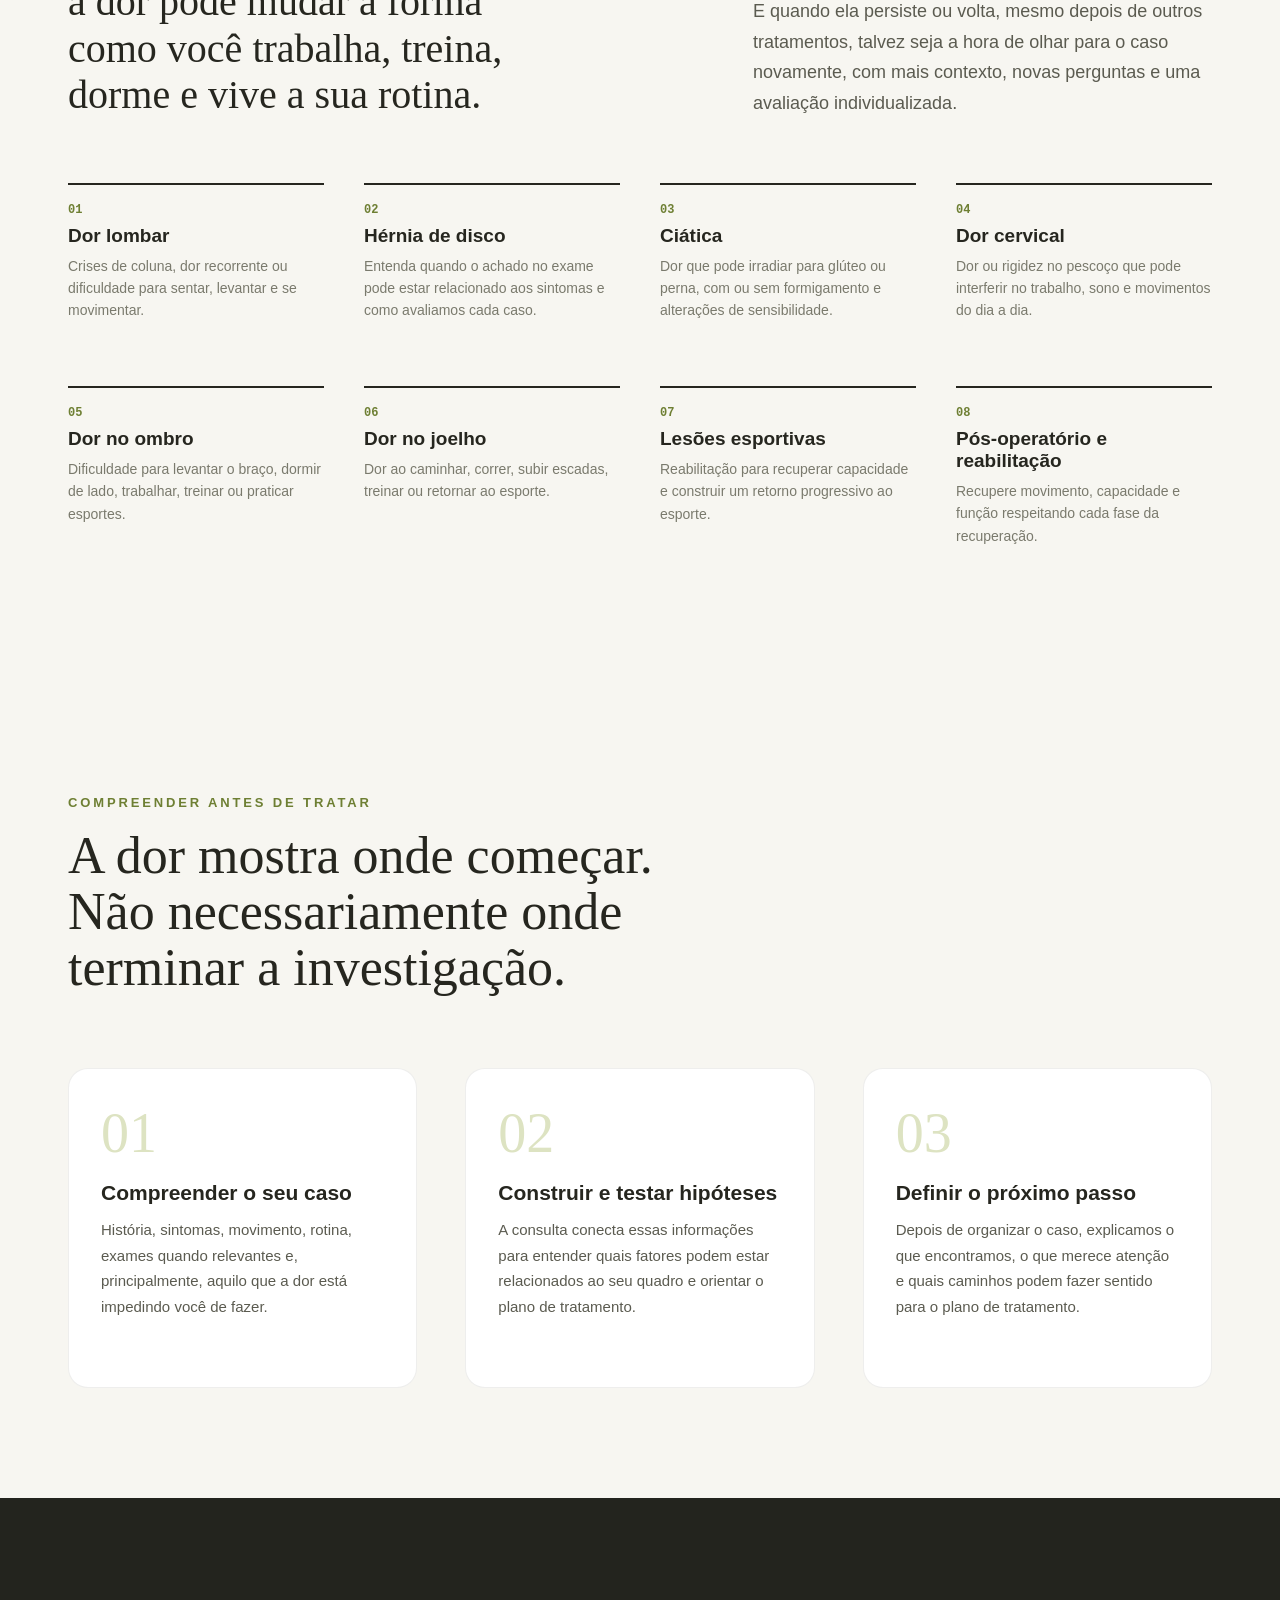
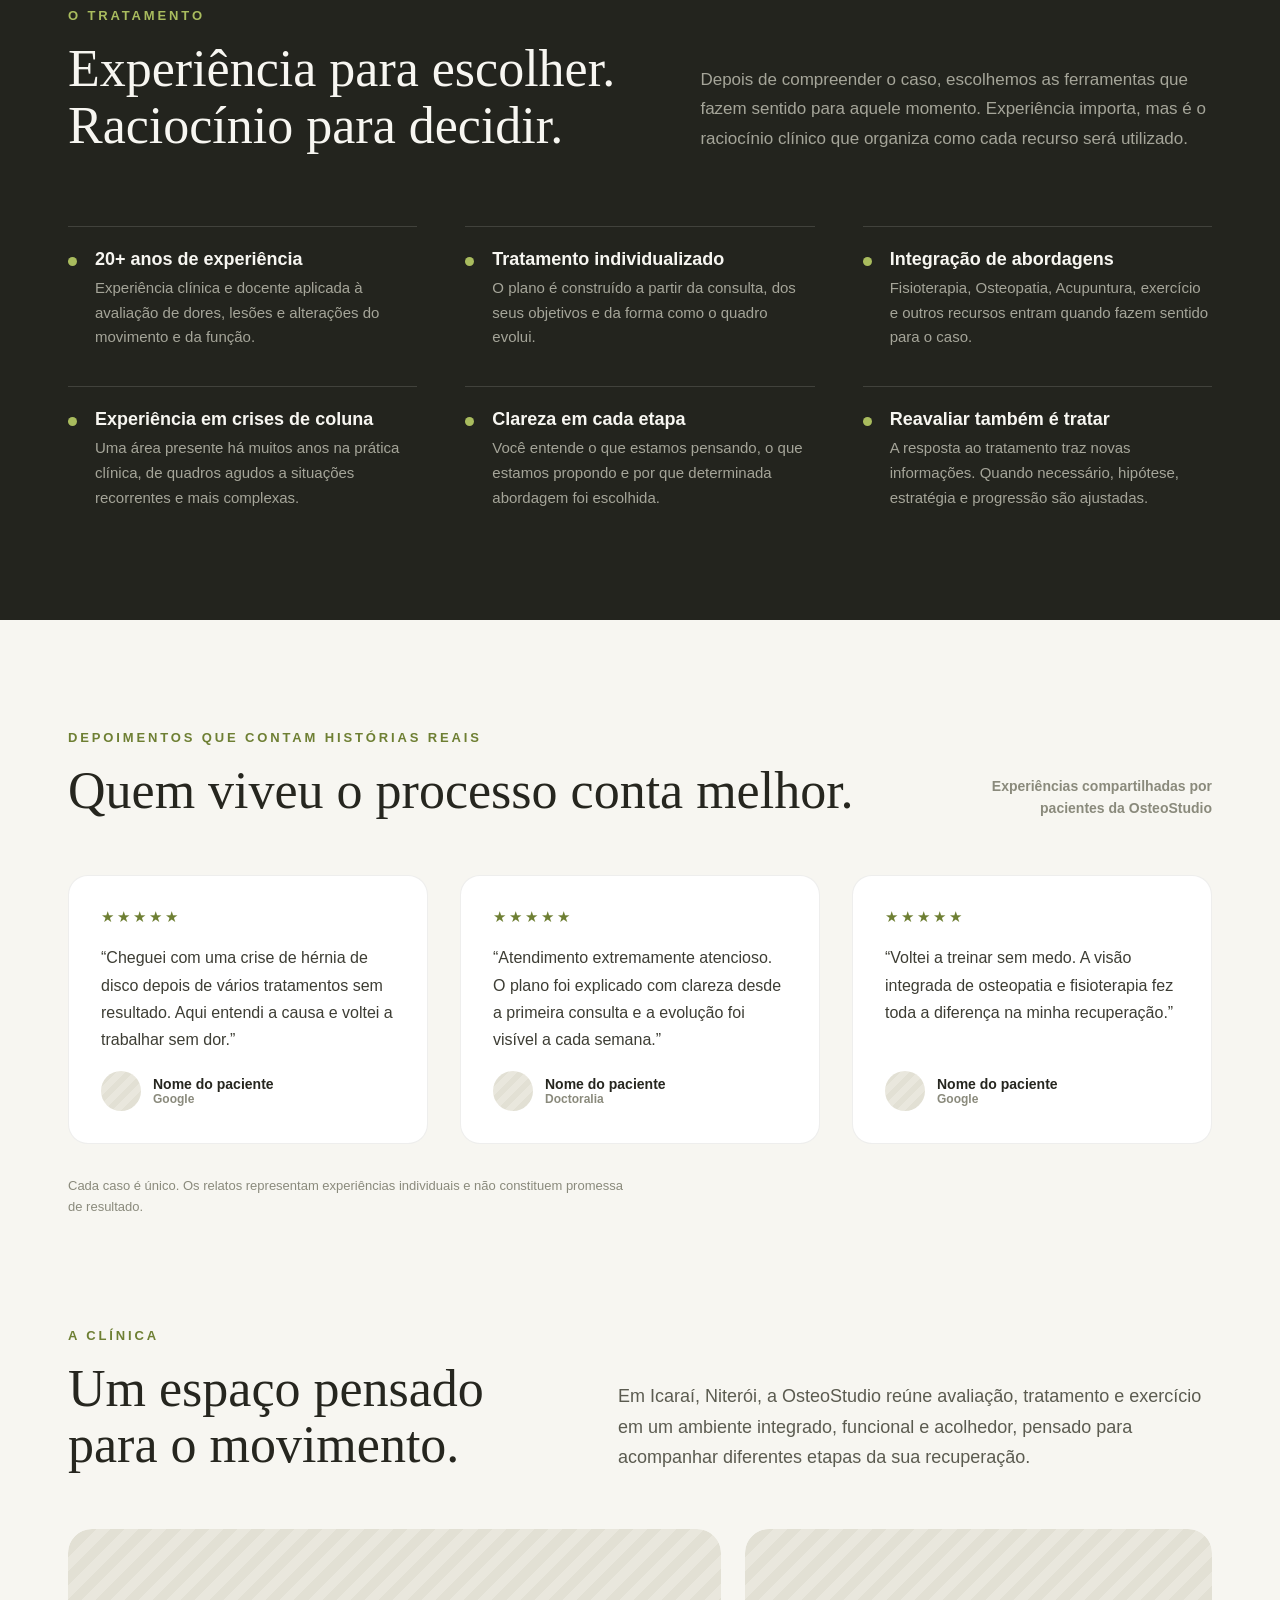
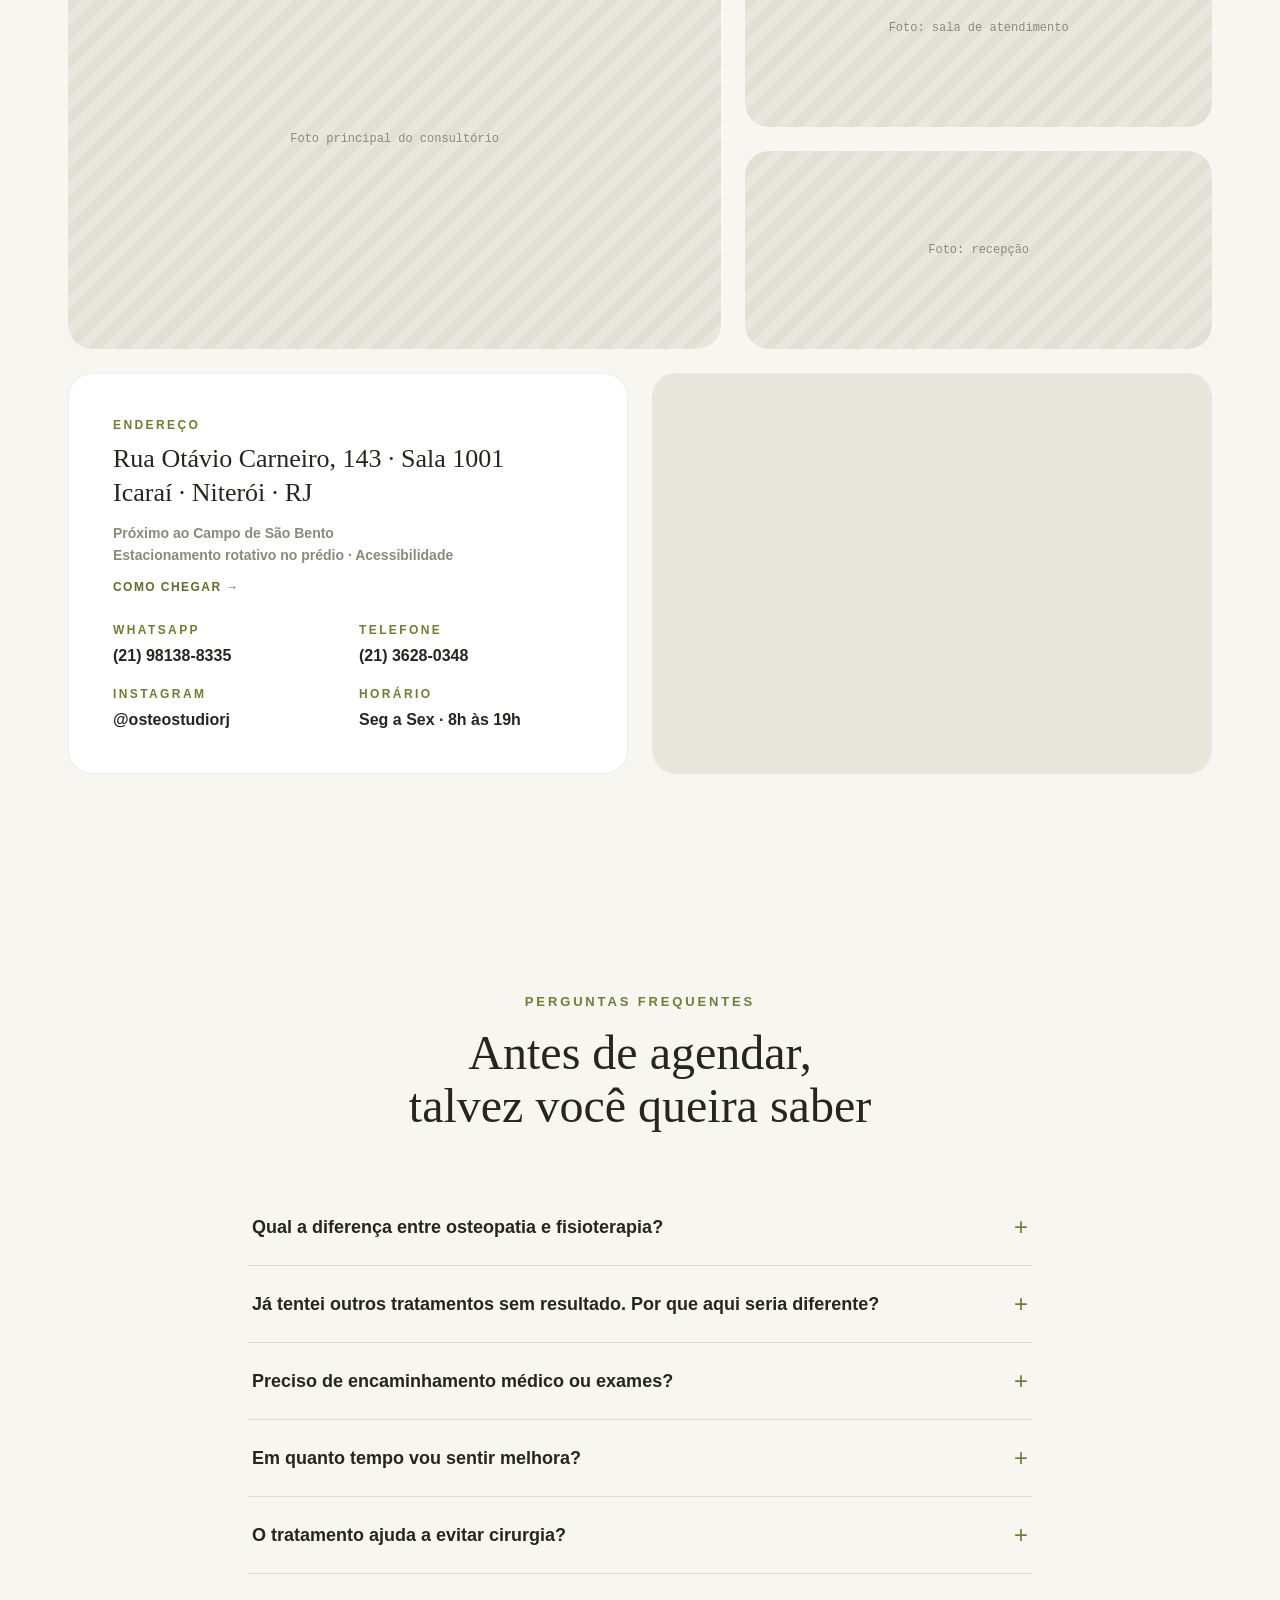
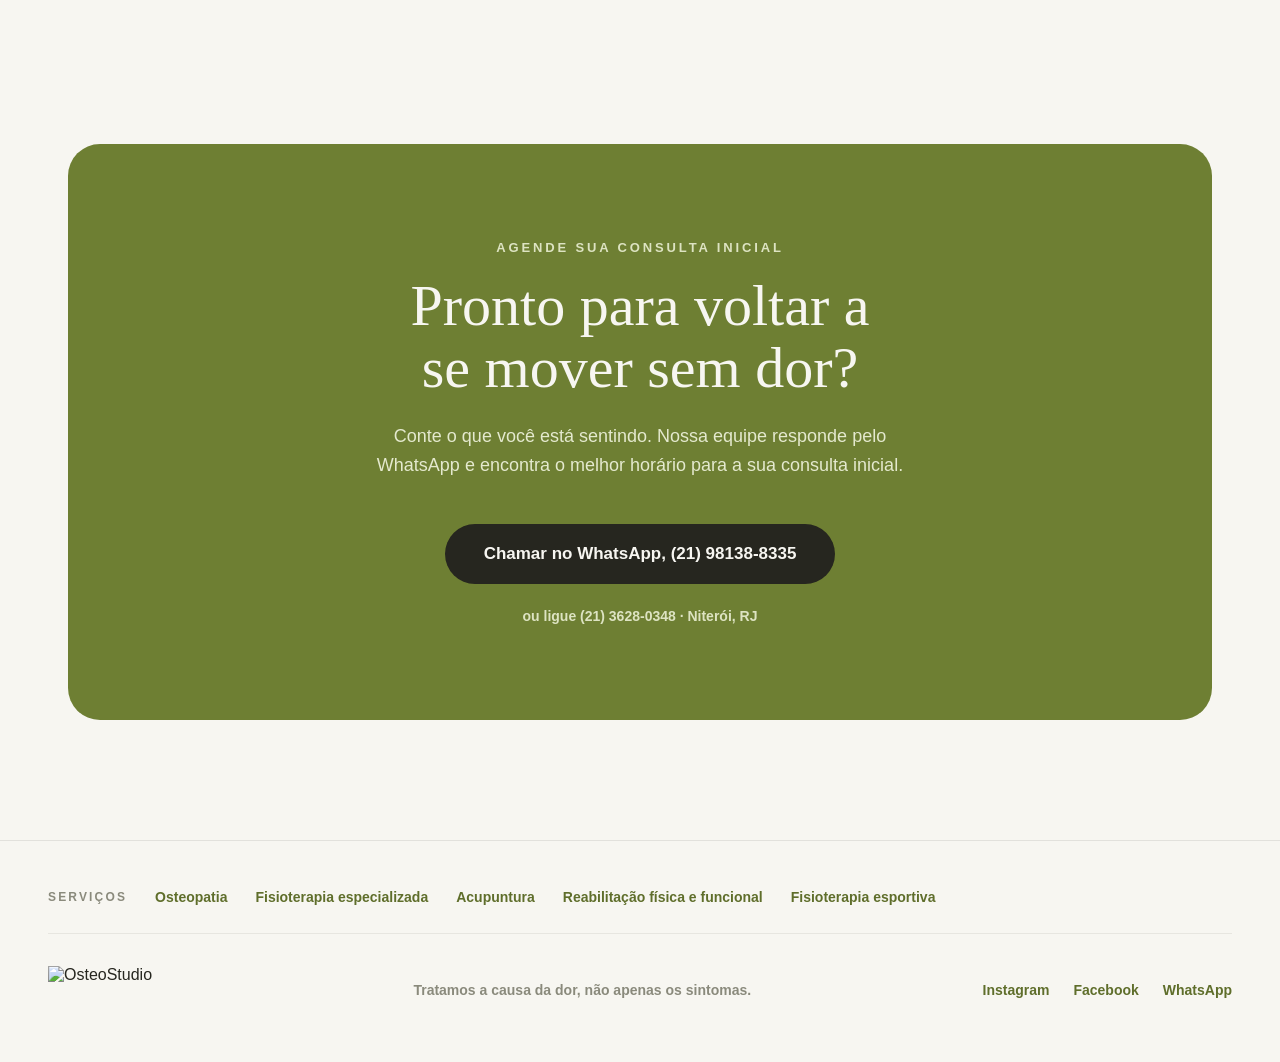
==== commit 4f897616: "Preview build 2026-10-08 (otimizacao de performance)" ====
--- a/index.html
+++ b/index.html
@@ -1 +1,4 @@
-<!DOCTYPE html><html lang="pt-BR"><head><meta charset="utf-8"><meta name="viewport" content="width=device-width, initial-scale=1"><title>OsteoStudio · Tratamos a causa da dor</title><meta name="description" content="Osteopatia, fisioterapia especializada e acupuntura em Niterói, RJ. Mais de 20 anos investigando a causa da dor para devolver movimento e qualidade de vida. Agende pelo WhatsApp."><link rel="canonical" href="https://felipebarrozo.github.io/osteostudio-preview/"><meta property="og:type" content="website"><meta property="og:title" content="OsteoStudio · Tratamos a causa da dor"><meta property="og:description" content="Osteopatia, fisioterapia especializada e acupuntura em Niterói, RJ. Mais de 20 anos investigando a causa da dor para devolver movimento e qualidade de vida. Agende pelo WhatsApp."><meta property="og:locale" content="pt_BR"><meta property="og:site_name" content="OsteoStudio"><link rel="icon" type="image/png" href="/osteostudio-preview/favicon.png"><link rel="preconnect" href="https://fonts.googleapis.com"><link rel="preconnect" href="https://fonts.gstatic.com" crossorigin><link href="https://fonts.googleapis.com/css2?family=Instrument+Serif:ital@0;1&family=Manrope:wght@400;500;600;700;800&display=swap" rel="stylesheet"><script type="application/ld+json">{"@context":"https://schema.org","@type":"MedicalBusiness","name":"OsteoStudio","description":"Clínica de osteopatia, fisioterapia especializada e acupuntura em Niterói, RJ. Tratamos a causa da dor, não apenas os sintomas.","image":"https://felipebarrozo.github.io/osteostudio-preview/images/logo-osteostudio.png","telephone":"(21) 3628-0348","address":{"@type":"PostalAddress","streetAddress":"Rua Otávio Carneiro, 143, Sala 1001","addressLocality":"Niterói","addressRegion":"RJ","addressCountry":"BR"},"openingHoursSpecification":{"@type":"OpeningHoursSpecification","dayOfWeek":["Monday","Tuesday","Wednesday","Thursday","Friday"],"opens":"08:00","closes":"19:00"},"sameAs":["https://instagram.com/osteostudiorj","https://facebook.com/osteostudiorj"]}</script><!-- Marca que há JS disponível: o efeito reveal só esconde conteúdo com JS ativo --><script>document.documentElement.classList.add('js');</script><link rel="stylesheet" href="/osteostudio-preview/_astro/clinica.RTJIB6N5.css"><link rel="stylesheet" href="/osteostudio-preview/_astro/index.CxhjEt0w.css"></head><body><div class="page" data-astro-cid-lcdefpme><div id="scroll-progress" data-astro-cid-lcdefpme></div><nav class="nav nav--home" data-nav data-astro-cid-wpvy4v7s><a href="#topo" class="nav-logo" data-astro-cid-wpvy4v7s><img src="/osteostudio-preview/images/logo-osteostudio.png" alt="OsteoStudio" data-astro-cid-wpvy4v7s></a><!-- Navegação desktop --><div class="nav-links" data-astro-cid-wpvy4v7s><a href="#dores" data-astro-cid-wpvy4v7s>O que tratamos</a><a href="#metodo" data-astro-cid-wpvy4v7s>Como avaliamos</a><div class="nav-menu" data-megamenu data-astro-cid-wpvy4v7s><button class="nav-menu-trigger" aria-expanded="false" aria-haspopup="true" data-astro-cid-wpvy4v7s>Tratamentos<svg class="caret" width="10" height="6" viewBox="0 0 10 6" fill="none" aria-hidden="true" data-astro-cid-wpvy4v7s><path d="M1 1l4 4 4-4" stroke="currentColor" stroke-width="1.6" stroke-linecap="round" stroke-linejoin="round" data-astro-cid-wpvy4v7s></path></svg></button><div class="mega" data-astro-cid-wpvy4v7s><div class="mega-grid" data-astro-cid-wpvy4v7s><a class="mega-item" href="/osteostudio-preview/servicos/osteopatia/" data-astro-cid-wpvy4v7s><span class="mega-nome" data-astro-cid-wpvy4v7s>Osteopatia</span><span class="mega-desc" data-astro-cid-wpvy4v7s>Avaliação manual e global para entender o que sustenta a dor</span></a><a class="mega-item" href="/osteostudio-preview/servicos/fisioterapia-especializada/" data-astro-cid-wpvy4v7s><span class="mega-nome" data-astro-cid-wpvy4v7s>Fisioterapia especializada</span><span class="mega-desc" data-astro-cid-wpvy4v7s>Avaliação funcional e plano individual para dores e lesões</span></a><a class="mega-item" href="/osteostudio-preview/servicos/acupuntura/" data-astro-cid-wpvy4v7s><span class="mega-nome" data-astro-cid-wpvy4v7s>Acupuntura</span><span class="mega-desc" data-astro-cid-wpvy4v7s>Recurso para manejo da dor, integrado ao seu plano</span></a><a class="mega-item" href="/osteostudio-preview/servicos/reabilitacao/" data-astro-cid-wpvy4v7s><span class="mega-nome" data-astro-cid-wpvy4v7s>Reabilitação física e funcional</span><span class="mega-desc" data-astro-cid-wpvy4v7s>Recupere movimento e capacidade respeitando cada fase</span></a><a class="mega-item" href="/osteostudio-preview/servicos/fisioterapia-esportiva/" data-astro-cid-wpvy4v7s><span class="mega-nome" data-astro-cid-wpvy4v7s>Fisioterapia esportiva</span><span class="mega-desc" data-astro-cid-wpvy4v7s>Retorno ao esporte com progressão e critérios objetivos</span></a></div><div class="mega-foot" data-astro-cid-wpvy4v7s><p data-astro-cid-wpvy4v7s>Não sabe qual é para você?</p><a href="https://wa.me/5521981388335?text=Ol%C3%A1!%20Gostaria%20de%20agendar%20uma%20avalia%C3%A7%C3%A3o%20na%20OsteoStudio." target="_blank" rel="noopener" data-astro-cid-wpvy4v7s>Agende sua consulta inicial →</a></div></div></div><a href="#diferenciais" data-astro-cid-wpvy4v7s>Igor Bastos</a><a href="#depoimentos" data-astro-cid-wpvy4v7s>Depoimentos</a><a href="#consultorio" data-astro-cid-wpvy4v7s>Consultório</a><a href="#faq" data-astro-cid-wpvy4v7s>FAQ</a></div><div class="nav-right" data-astro-cid-wpvy4v7s><a href="https://wa.me/5521981388335?text=Ol%C3%A1!%20Gostaria%20de%20agendar%20uma%20avalia%C3%A7%C3%A3o%20na%20OsteoStudio." target="_blank" rel="noopener" class="btn btn--green nav-cta" data-astro-cid-wpvy4v7s>Agendar consulta inicial</a><button class="nav-burger" aria-expanded="false" aria-label="Abrir menu" data-burger data-astro-cid-wpvy4v7s><span data-astro-cid-wpvy4v7s></span><span data-astro-cid-wpvy4v7s></span><span data-astro-cid-wpvy4v7s></span></button></div><!-- Painel mobile --><div class="mobile-panel" data-mobile-panel data-astro-cid-wpvy4v7s><p class="mp-label" data-astro-cid-wpvy4v7s>Tratamentos</p><div class="mp-group" data-astro-cid-wpvy4v7s><a class="mp-service" href="/osteostudio-preview/servicos/osteopatia/" data-astro-cid-wpvy4v7s><span class="mp-nome" data-astro-cid-wpvy4v7s>Osteopatia</span><span class="mp-desc" data-astro-cid-wpvy4v7s>Avaliação manual e global para entender o que sustenta a dor</span></a><a class="mp-service" href="/osteostudio-preview/servicos/fisioterapia-especializada/" data-astro-cid-wpvy4v7s><span class="mp-nome" data-astro-cid-wpvy4v7s>Fisioterapia especializada</span><span class="mp-desc" data-astro-cid-wpvy4v7s>Avaliação funcional e plano individual para dores e lesões</span></a><a class="mp-service" href="/osteostudio-preview/servicos/acupuntura/" data-astro-cid-wpvy4v7s><span class="mp-nome" data-astro-cid-wpvy4v7s>Acupuntura</span><span class="mp-desc" data-astro-cid-wpvy4v7s>Recurso para manejo da dor, integrado ao seu plano</span></a><a class="mp-service" href="/osteostudio-preview/servicos/reabilitacao/" data-astro-cid-wpvy4v7s><span class="mp-nome" data-astro-cid-wpvy4v7s>Reabilitação física e funcional</span><span class="mp-desc" data-astro-cid-wpvy4v7s>Recupere movimento e capacidade respeitando cada fase</span></a><a class="mp-service" href="/osteostudio-preview/servicos/fisioterapia-esportiva/" data-astro-cid-wpvy4v7s><span class="mp-nome" data-astro-cid-wpvy4v7s>Fisioterapia esportiva</span><span class="mp-desc" data-astro-cid-wpvy4v7s>Retorno ao esporte com progressão e critérios objetivos</span></a></div><p class="mp-label" data-astro-cid-wpvy4v7s>Navegue</p><div class="mp-group mp-group--links" data-astro-cid-wpvy4v7s><a href="#dores" data-astro-cid-wpvy4v7s>O que tratamos</a><a href="#metodo" data-astro-cid-wpvy4v7s>Como avaliamos</a><a href="#diferenciais" data-astro-cid-wpvy4v7s>Igor Bastos</a><a href="#depoimentos" data-astro-cid-wpvy4v7s>Depoimentos</a><a href="#consultorio" data-astro-cid-wpvy4v7s>Consultório</a><a href="#faq" data-astro-cid-wpvy4v7s>FAQ</a></div><div class="mp-contact" data-astro-cid-wpvy4v7s><a href="tel:+552136280348" data-astro-cid-wpvy4v7s>(21) 3628-0348</a><a href="https://instagram.com/osteostudiorj" target="_blank" rel="noopener" data-astro-cid-wpvy4v7s>@osteostudiorj</a></div><a href="https://wa.me/5521981388335?text=Ol%C3%A1!%20Gostaria%20de%20agendar%20uma%20avalia%C3%A7%C3%A3o%20na%20OsteoStudio." target="_blank" rel="noopener" class="mp-cta" data-astro-cid-wpvy4v7s>Agendar consulta inicial</a></div></nav><script type="module">document.querySelectorAll(`[data-megamenu]`).forEach(e=>{let t=e.querySelector(`.nav-menu-trigger`),n=n=>{e.classList.toggle(`is-open`,n),t.setAttribute(`aria-expanded`,String(n))};t.addEventListener(`click`,()=>n(!e.classList.contains(`is-open`))),document.addEventListener(`click`,t=>{e.contains(t.target)||n(!1)}),document.addEventListener(`keydown`,e=>{e.key===`Escape`&&(n(!1),t.blur())}),e.addEventListener(`mouseenter`,()=>t.setAttribute(`aria-expanded`,`true`)),e.addEventListener(`mouseleave`,()=>{e.classList.contains(`is-open`)||t.setAttribute(`aria-expanded`,`false`)})}),document.querySelectorAll(`[data-nav]`).forEach(e=>{let t=e.querySelector(`[data-burger]`),n=e.querySelector(`[data-mobile-panel]`),r=n=>{e.classList.toggle(`menu-open`,n),t.setAttribute(`aria-expanded`,String(n)),t.setAttribute(`aria-label`,n?`Fechar menu`:`Abrir menu`)};t.addEventListener(`click`,()=>r(!e.classList.contains(`menu-open`))),n.addEventListener(`click`,e=>{e.target.closest(`a`)&&r(!1)}),document.addEventListener(`keydown`,e=>{e.key===`Escape`&&r(!1)}),document.addEventListener(`click`,t=>{e.classList.contains(`menu-open`)&&!e.contains(t.target)&&r(!1)})});</script><!-- ===== Hero ===== --><header id="topo" class="hero" data-astro-cid-lcdefpme><div class="hero-bg" data-astro-cid-lcdefpme><video data-herovid autoplay muted loop playsinline preload="auto" src="/osteostudio-preview/videos/hero-1.mp4" style="opacity:1" data-astro-cid-lcdefpme></video><video data-herovid autoplay muted loop playsinline preload="metadata" src="/osteostudio-preview/videos/hero-2.mp4" style="opacity:0" data-astro-cid-lcdefpme></video><video data-herovid autoplay muted loop playsinline preload="metadata" src="/osteostudio-preview/videos/hero-3.mp4" style="opacity:0" data-astro-cid-lcdefpme></video><div class="hero-overlay" data-astro-cid-lcdefpme></div><div class="hero-fade" data-astro-cid-lcdefpme></div></div><div class="hero-grid container" data-astro-cid-lcdefpme><div data-astro-cid-lcdefpme><p class="eyebrow hero-eyebrow" data-reveal data-astro-cid-lcdefpme>Fisioterapia · Osteopatia · Icaraí, Niterói</p><h1 class="display" data-reveal data-delay="100" data-astro-cid-lcdefpme>Dor, lesão ou limitação? Antes de tratar, precisamos <em data-astro-cid-lcdefpme>compreender o seu caso.</em></h1><p class="hero-sub" data-reveal data-delay="200" data-astro-cid-lcdefpme>Há mais de 20 anos ajudando pessoas a entender o que está por trás da dor, recuperar movimento e voltar ao que é importante na própria vida.</p><div class="hero-ctas" data-reveal data-delay="300" data-astro-cid-lcdefpme><a href="https://wa.me/5521981388335?text=Ol%C3%A1!%20Gostaria%20de%20agendar%20uma%20avalia%C3%A7%C3%A3o%20na%20OsteoStudio." target="_blank" rel="noopener" class="btn btn--dark" data-astro-cid-lcdefpme>Agendar consulta inicial</a><a href="#metodo" class="hero-link" data-astro-cid-lcdefpme>Entenda como avaliamos seu caso</a></div></div><div class="hero-card-wrap" data-reveal data-delay="250" data-astro-cid-lcdefpme><div class="hero-card" data-astro-cid-lcdefpme><p class="hero-card-label" data-astro-cid-lcdefpme>Consulta inicial</p><p class="hero-card-title" data-astro-cid-lcdefpme><span data-astro-cid-lcdefpme>Mais de uma hora</span> para compreender o seu caso.</p><p class="hero-card-sub" data-astro-cid-lcdefpme>História, movimento, função, exames quando relevantes e seus objetivos antes de definir o plano de tratamento.</p></div></div></div></header><!-- ===== Dores ===== --><section id="dores" class="dores container" data-astro-cid-lcdefpme><div class="section-intro section-intro--dores" data-astro-cid-lcdefpme><div data-astro-cid-lcdefpme><p class="eyebrow" data-reveal data-astro-cid-lcdefpme>A dor</p><h2 class="display h2 dores-title" data-reveal data-delay="80" data-astro-cid-lcdefpme>Mais do que o incômodo físico, a dor pode mudar a forma como você trabalha, treina, dorme e vive a sua rotina.</h2></div><p class="section-intro-text" data-reveal data-delay="160" data-astro-cid-lcdefpme>E quando ela persiste ou volta, mesmo depois de outros tratamentos, talvez seja a hora de olhar para o caso novamente — com mais contexto, novas perguntas e uma avaliação individualizada.</p></div><div class="dores-grid" data-astro-cid-lcdefpme><a class="dor-item" href="/osteostudio-preview/servicos/osteopatia/" data-reveal data-delay="0" data-astro-cid-lcdefpme><p class="dor-num" data-astro-cid-lcdefpme>01</p><h3 data-astro-cid-lcdefpme>Dor lombar</h3><p class="dor-desc" data-astro-cid-lcdefpme>Crises de coluna, dor recorrente ou dificuldade para sentar, levantar e se movimentar.</p><span class="dor-cta" aria-hidden="true" data-astro-cid-lcdefpme>Entenda melhor →</span></a><a class="dor-item" href="/osteostudio-preview/servicos/osteopatia/" data-reveal data-delay="80" data-astro-cid-lcdefpme><p class="dor-num" data-astro-cid-lcdefpme>02</p><h3 data-astro-cid-lcdefpme>Hérnia de disco</h3><p class="dor-desc" data-astro-cid-lcdefpme>Entenda quando o achado no exame pode estar relacionado aos sintomas e como avaliamos cada caso.</p><span class="dor-cta" aria-hidden="true" data-astro-cid-lcdefpme>Entenda melhor →</span></a><a class="dor-item" href="/osteostudio-preview/servicos/osteopatia/" data-reveal data-delay="160" data-astro-cid-lcdefpme><p class="dor-num" data-astro-cid-lcdefpme>03</p><h3 data-astro-cid-lcdefpme>Ciática</h3><p class="dor-desc" data-astro-cid-lcdefpme>Dor que pode irradiar para glúteo ou perna, com ou sem formigamento e alterações de sensibilidade.</p><span class="dor-cta" aria-hidden="true" data-astro-cid-lcdefpme>Entenda melhor →</span></a><a class="dor-item" href="/osteostudio-preview/servicos/osteopatia/" data-reveal data-delay="240" data-astro-cid-lcdefpme><p class="dor-num" data-astro-cid-lcdefpme>04</p><h3 data-astro-cid-lcdefpme>Dor cervical</h3><p class="dor-desc" data-astro-cid-lcdefpme>Dor ou rigidez no pescoço que pode interferir no trabalho, sono e movimentos do dia a dia.</p><span class="dor-cta" aria-hidden="true" data-astro-cid-lcdefpme>Entenda melhor →</span></a><a class="dor-item" href="/osteostudio-preview/servicos/fisioterapia-especializada/" data-reveal data-delay="320" data-astro-cid-lcdefpme><p class="dor-num" data-astro-cid-lcdefpme>05</p><h3 data-astro-cid-lcdefpme>Dor no ombro</h3><p class="dor-desc" data-astro-cid-lcdefpme>Dificuldade para levantar o braço, dormir de lado, trabalhar, treinar ou praticar esportes.</p><span class="dor-cta" aria-hidden="true" data-astro-cid-lcdefpme>Entenda melhor →</span></a><a class="dor-item" href="/osteostudio-preview/servicos/fisioterapia-especializada/" data-reveal data-delay="400" data-astro-cid-lcdefpme><p class="dor-num" data-astro-cid-lcdefpme>06</p><h3 data-astro-cid-lcdefpme>Dor no joelho</h3><p class="dor-desc" data-astro-cid-lcdefpme>Dor ao caminhar, correr, subir escadas, treinar ou retornar ao esporte.</p><span class="dor-cta" aria-hidden="true" data-astro-cid-lcdefpme>Entenda melhor →</span></a><a class="dor-item" href="/osteostudio-preview/servicos/fisioterapia-esportiva/" data-reveal data-delay="480" data-astro-cid-lcdefpme><p class="dor-num" data-astro-cid-lcdefpme>07</p><h3 data-astro-cid-lcdefpme>Lesões esportivas</h3><p class="dor-desc" data-astro-cid-lcdefpme>Reabilitação para recuperar capacidade e construir um retorno progressivo ao esporte.</p><span class="dor-cta" aria-hidden="true" data-astro-cid-lcdefpme>Entenda melhor →</span></a><a class="dor-item" href="/osteostudio-preview/servicos/reabilitacao/" data-reveal data-delay="560" data-astro-cid-lcdefpme><p class="dor-num" data-astro-cid-lcdefpme>08</p><h3 data-astro-cid-lcdefpme>Pós-operatório e reabilitação</h3><p class="dor-desc" data-astro-cid-lcdefpme>Recupere movimento, capacidade e função respeitando cada fase da recuperação.</p><span class="dor-cta" aria-hidden="true" data-astro-cid-lcdefpme>Entenda melhor →</span></a></div></section><!-- ===== Método ===== --><section id="metodo" class="metodo container" data-astro-cid-lcdefpme><p class="eyebrow" data-reveal data-astro-cid-lcdefpme>Compreender antes de tratar</p><h2 class="display h2 metodo-title" data-reveal data-delay="80" data-astro-cid-lcdefpme>A dor mostra onde começar. Não necessariamente onde terminar a investigação.</h2><div class="metodo-grid" data-astro-cid-lcdefpme><a class="metodo-card" href="#diferenciais" data-reveal data-delay="0" data-astro-cid-lcdefpme><p class="metodo-num" data-astro-cid-lcdefpme>01</p><h3 data-astro-cid-lcdefpme>Compreender o seu caso</h3><p class="metodo-desc" data-astro-cid-lcdefpme>História, sintomas, movimento, rotina, exames quando relevantes e, principalmente, aquilo que a dor está impedindo você de fazer.</p><span class="metodo-cta" aria-hidden="true" data-astro-cid-lcdefpme>Entenda melhor →</span></a><a class="metodo-card" href="#diferenciais" data-reveal data-delay="140" data-astro-cid-lcdefpme><p class="metodo-num" data-astro-cid-lcdefpme>02</p><h3 data-astro-cid-lcdefpme>Construir e testar hipóteses</h3><p class="metodo-desc" data-astro-cid-lcdefpme>A consulta conecta essas informações para entender quais fatores podem estar relacionados ao seu quadro e orientar o plano de tratamento.</p><span class="metodo-cta" aria-hidden="true" data-astro-cid-lcdefpme>Entenda melhor →</span></a><a class="metodo-card" href="#diferenciais" data-reveal data-delay="280" data-astro-cid-lcdefpme><p class="metodo-num" data-astro-cid-lcdefpme>03</p><h3 data-astro-cid-lcdefpme>Definir o próximo passo</h3><p class="metodo-desc" data-astro-cid-lcdefpme>Depois de organizar o caso, explicamos o que encontramos, o que merece atenção e quais caminhos podem fazer sentido para o plano de tratamento.</p><span class="metodo-cta" aria-hidden="true" data-astro-cid-lcdefpme>Entenda melhor →</span></a></div></section><!-- ===== Diferenciais ===== --><section id="diferenciais" class="difs" data-astro-cid-lcdefpme><div class="container" data-astro-cid-lcdefpme><div class="difs-header" data-astro-cid-lcdefpme><div data-astro-cid-lcdefpme><p class="eyebrow eyebrow--on-dark" data-reveal data-astro-cid-lcdefpme>O tratamento</p><h2 class="display h2 difs-title" data-reveal data-delay="80" data-astro-cid-lcdefpme>Experiência para escolher. Raciocínio para decidir.</h2></div><p class="difs-intro" data-reveal data-delay="160" data-astro-cid-lcdefpme>Depois de compreender o caso, escolhemos as ferramentas que fazem sentido para aquele momento. Experiência importa — mas é o raciocínio clínico que organiza como cada recurso será utilizado.</p></div><div class="difs-grid" data-astro-cid-lcdefpme><div class="dif-item" data-reveal data-delay="0" data-astro-cid-lcdefpme><span class="dif-dot" data-astro-cid-lcdefpme></span><div data-astro-cid-lcdefpme><h3 data-astro-cid-lcdefpme>20+ anos de experiência</h3><p data-astro-cid-lcdefpme>Experiência clínica e docente aplicada à avaliação de dores, lesões e alterações do movimento e da função.</p></div></div><div class="dif-item" data-reveal data-delay="100" data-astro-cid-lcdefpme><span class="dif-dot" data-astro-cid-lcdefpme></span><div data-astro-cid-lcdefpme><h3 data-astro-cid-lcdefpme>Tratamento individualizado</h3><p data-astro-cid-lcdefpme>O plano é construído a partir da consulta, dos seus objetivos e da forma como o quadro evolui.</p></div></div><div class="dif-item" data-reveal data-delay="200" data-astro-cid-lcdefpme><span class="dif-dot" data-astro-cid-lcdefpme></span><div data-astro-cid-lcdefpme><h3 data-astro-cid-lcdefpme>Integração de abordagens</h3><p data-astro-cid-lcdefpme>Fisioterapia, Osteopatia, Acupuntura, exercício e outros recursos entram quando fazem sentido para o caso.</p></div></div><div class="dif-item" data-reveal data-delay="300" data-astro-cid-lcdefpme><span class="dif-dot" data-astro-cid-lcdefpme></span><div data-astro-cid-lcdefpme><h3 data-astro-cid-lcdefpme>Experiência em crises de coluna</h3><p data-astro-cid-lcdefpme>Uma área presente há muitos anos na prática clínica, de quadros agudos a situações recorrentes e mais complexas.</p></div></div><div class="dif-item" data-reveal data-delay="400" data-astro-cid-lcdefpme><span class="dif-dot" data-astro-cid-lcdefpme></span><div data-astro-cid-lcdefpme><h3 data-astro-cid-lcdefpme>Clareza em cada etapa</h3><p data-astro-cid-lcdefpme>Você entende o que estamos pensando, o que estamos propondo e por que determinada abordagem foi escolhida.</p></div></div><div class="dif-item" data-reveal data-delay="500" data-astro-cid-lcdefpme><span class="dif-dot" data-astro-cid-lcdefpme></span><div data-astro-cid-lcdefpme><h3 data-astro-cid-lcdefpme>Reavaliar também é tratar</h3><p data-astro-cid-lcdefpme>A resposta ao tratamento traz novas informações. Quando necessário, hipótese, estratégia e progressão são ajustadas.</p></div></div></div></div></section><!-- ===== Depoimentos ===== --><section id="depoimentos" class="deps container" data-astro-cid-lcdefpme><div class="deps-header" data-astro-cid-lcdefpme><div data-astro-cid-lcdefpme><p class="eyebrow" data-reveal data-astro-cid-lcdefpme>Depoimentos que contam histórias reais</p><h2 class="display h2" data-reveal data-delay="80" data-astro-cid-lcdefpme>Quem viveu o processo conta melhor.</h2></div><p class="deps-note" data-reveal data-delay="160" data-astro-cid-lcdefpme>Experiências compartilhadas por<br data-astro-cid-lcdefpme>pacientes da OsteoStudio</p></div><div class="deps-grid" data-astro-cid-lcdefpme><figure class="dep-card" data-reveal data-delay="0" data-astro-cid-lcdefpme><p class="dep-stars" aria-label="5 estrelas" data-astro-cid-lcdefpme>★★★★★</p><blockquote data-astro-cid-lcdefpme>“Cheguei com uma crise de hérnia de disco depois de vários tratamentos sem resultado. Aqui entendi a causa e voltei a trabalhar sem dor.”</blockquote><figcaption data-astro-cid-lcdefpme><span class="dep-avatar" data-astro-cid-lcdefpme></span><span data-astro-cid-lcdefpme><span class="dep-nome" data-astro-cid-lcdefpme>Nome do paciente</span><span class="dep-fonte" data-astro-cid-lcdefpme>Google</span></span></figcaption></figure><figure class="dep-card" data-reveal data-delay="140" data-astro-cid-lcdefpme><p class="dep-stars" aria-label="5 estrelas" data-astro-cid-lcdefpme>★★★★★</p><blockquote data-astro-cid-lcdefpme>“Atendimento extremamente atencioso. O plano foi explicado com clareza desde a primeira consulta e a evolução foi visível a cada semana.”</blockquote><figcaption data-astro-cid-lcdefpme><span class="dep-avatar" data-astro-cid-lcdefpme></span><span data-astro-cid-lcdefpme><span class="dep-nome" data-astro-cid-lcdefpme>Nome do paciente</span><span class="dep-fonte" data-astro-cid-lcdefpme>Doctoralia</span></span></figcaption></figure><figure class="dep-card" data-reveal data-delay="280" data-astro-cid-lcdefpme><p class="dep-stars" aria-label="5 estrelas" data-astro-cid-lcdefpme>★★★★★</p><blockquote data-astro-cid-lcdefpme>“Voltei a treinar sem medo. A visão integrada de osteopatia e fisioterapia fez toda a diferença na minha recuperação.”</blockquote><figcaption data-astro-cid-lcdefpme><span class="dep-avatar" data-astro-cid-lcdefpme></span><span data-astro-cid-lcdefpme><span class="dep-nome" data-astro-cid-lcdefpme>Nome do paciente</span><span class="dep-fonte" data-astro-cid-lcdefpme>Google</span></span></figcaption></figure></div><p class="deps-aviso" data-reveal data-astro-cid-lcdefpme>Cada caso é único. Os relatos representam experiências individuais e não constituem promessa de resultado.</p></section><!-- ===== Consultório ===== --><section id="consultorio" class="consultorio container" data-astro-cid-lcdefpme><div class="section-intro" data-astro-cid-lcdefpme><div data-astro-cid-lcdefpme><p class="eyebrow" data-reveal data-astro-cid-lcdefpme>A clínica</p><h2 class="display h2" data-reveal data-delay="80" data-astro-cid-lcdefpme>Um espaço pensado para o movimento.</h2></div><p class="section-intro-text" data-reveal data-delay="160" data-astro-cid-lcdefpme>Em Icaraí, Niterói, a OsteoStudio reúne avaliação, tratamento e exercício em um ambiente integrado, funcional e acolhedor — pensado para acompanhar diferentes etapas da sua recuperação.</p></div><div class="fotos-grid" data-reveal data-astro-cid-lcdefpme><div class="foto foto--principal" data-astro-cid-lcdefpme><div class="image-slot"><span>Foto principal do consultório</span></div></div><div class="fotos-col" data-astro-cid-lcdefpme><div class="foto" data-astro-cid-lcdefpme><div class="image-slot"><span>Foto: sala de atendimento</span></div></div><div class="foto" data-astro-cid-lcdefpme><div class="image-slot"><span>Foto: recepção</span></div></div></div></div><div class="contato-grid" data-astro-cid-lcdefpme><div class="contato-card" data-reveal data-astro-cid-lcdefpme><div data-astro-cid-lcdefpme><p class="contato-label" data-astro-cid-lcdefpme>Endereço</p><p class="contato-endereco" data-astro-cid-lcdefpme>Rua Otávio Carneiro, 143 · Sala 1001<br data-astro-cid-lcdefpme>Icaraí · Niterói · RJ</p><p class="contato-extra" data-astro-cid-lcdefpme>Próximo ao Campo de São Bento<br data-astro-cid-lcdefpme>Estacionamento rotativo no prédio · Acessibilidade</p><a href="https://www.google.com/maps/dir/?api=1&amp;destination=R.%20Ot%C3%A1vio%20Carneiro%2C%20143%20-%20Icara%C3%AD%2C%20Niter%C3%B3i%20-%20RJ" target="_blank" rel="noopener" class="contato-rota" data-astro-cid-lcdefpme>Como chegar →</a></div><div class="contato-info-grid" data-astro-cid-lcdefpme><div data-astro-cid-lcdefpme><p class="contato-label" data-astro-cid-lcdefpme>WhatsApp</p><a href="https://wa.me/5521981388335?text=Ol%C3%A1!%20Gostaria%20de%20agendar%20uma%20avalia%C3%A7%C3%A3o%20na%20OsteoStudio." target="_blank" rel="noopener" class="contato-valor" data-astro-cid-lcdefpme>(21) 98138-8335</a></div><div data-astro-cid-lcdefpme><p class="contato-label" data-astro-cid-lcdefpme>Telefone</p><a href="tel:+552136280348" class="contato-valor" data-astro-cid-lcdefpme>(21) 3628-0348</a></div><div data-astro-cid-lcdefpme><p class="contato-label" data-astro-cid-lcdefpme>Instagram</p><a href="https://instagram.com/osteostudiorj" target="_blank" rel="noopener" class="contato-valor" data-astro-cid-lcdefpme>@osteostudiorj</a></div><div data-astro-cid-lcdefpme><p class="contato-label" data-astro-cid-lcdefpme>Horário</p><p class="contato-valor" data-astro-cid-lcdefpme>Seg a Sex · 8h às 19h</p></div></div></div><div class="mapa" data-reveal data-delay="120" data-astro-cid-lcdefpme><iframe src="https://www.google.com/maps?q=R.%20Ot%C3%A1vio%20Carneiro%2C%20143%20-%20Icara%C3%AD%2C%20Niter%C3%B3i%20-%20RJ&amp;output=embed" loading="lazy" title="Mapa do consultório" data-astro-cid-lcdefpme></iframe></div></div></section><!-- ===== FAQ ===== --><section id="faq" class="faq-section" data-astro-cid-lcdefpme><p class="eyebrow faq-eyebrow" data-reveal data-astro-cid-lcdefpme>Perguntas frequentes</p><h2 class="display h2 faq-title" data-reveal data-delay="80" data-astro-cid-lcdefpme>Antes de agendar, talvez você queira saber</h2><div class="faq" data-astro-cid-hemr5th4><div class="faq-item" data-reveal data-delay="0" data-astro-cid-hemr5th4><button data-faq aria-expanded="false" data-astro-cid-hemr5th4><span class="faq-q" data-astro-cid-hemr5th4>Qual a diferença entre osteopatia e fisioterapia?</span><span class="faq-icon" aria-hidden="true" data-astro-cid-hemr5th4>+</span></button><div class="faq-body" data-astro-cid-hemr5th4><p data-astro-cid-hemr5th4>A osteopatia avalia e trata o corpo de forma global com técnicas manuais, buscando a origem da disfunção. A fisioterapia especializada trabalha a reabilitação e o fortalecimento. Na OsteoStudio, elas atuam juntas no mesmo plano de tratamento.</p></div></div><div class="faq-item" data-reveal data-delay="80" data-astro-cid-hemr5th4><button data-faq aria-expanded="false" data-astro-cid-hemr5th4><span class="faq-q" data-astro-cid-hemr5th4>Já tentei outros tratamentos sem resultado. Por que aqui seria diferente?</span><span class="faq-icon" aria-hidden="true" data-astro-cid-hemr5th4>+</span></button><div class="faq-body" data-astro-cid-hemr5th4><p data-astro-cid-hemr5th4>Recebemos com frequência pacientes que já tentaram outros tratamentos sem solução. Nosso diferencial é a investigação: em vez de tratar apenas o local da dor, avaliamos o corpo como um todo para identificar e tratar a causa do problema.</p></div></div><div class="faq-item" data-reveal data-delay="160" data-astro-cid-hemr5th4><button data-faq aria-expanded="false" data-astro-cid-hemr5th4><span class="faq-q" data-astro-cid-hemr5th4>Preciso de encaminhamento médico ou exames?</span><span class="faq-icon" aria-hidden="true" data-astro-cid-hemr5th4>+</span></button><div class="faq-body" data-astro-cid-hemr5th4><p data-astro-cid-hemr5th4>Não é obrigatório. Se você tiver exames recentes, traga, eles complementam a avaliação. Caso necessário, orientamos a investigação adequada em conjunto com seu médico.</p></div></div><div class="faq-item" data-reveal data-delay="240" data-astro-cid-hemr5th4><button data-faq aria-expanded="false" data-astro-cid-hemr5th4><span class="faq-q" data-astro-cid-hemr5th4>Em quanto tempo vou sentir melhora?</span><span class="faq-icon" aria-hidden="true" data-astro-cid-hemr5th4>+</span></button><div class="faq-body" data-astro-cid-hemr5th4><p data-astro-cid-hemr5th4>Depende do quadro. Muitos pacientes relatam alívio já nas primeiras sessões, mas o foco é a resolução consistente: definimos juntos o plano e a evolução esperada, com reavaliações ao longo do processo.</p></div></div><div class="faq-item" data-reveal data-delay="320" data-astro-cid-hemr5th4><button data-faq aria-expanded="false" data-astro-cid-hemr5th4><span class="faq-q" data-astro-cid-hemr5th4>O tratamento ajuda a evitar cirurgia?</span><span class="faq-icon" aria-hidden="true" data-astro-cid-hemr5th4>+</span></button><div class="faq-body" data-astro-cid-hemr5th4><p data-astro-cid-hemr5th4>Em muitos casos de hérnia de disco e dores na coluna, o tratamento conservador bem conduzido reduz a dor e recupera a função sem necessidade de cirurgia. Cada caso é avaliado individualmente e com transparência.</p></div></div></div></section><!-- ===== CTA final ===== --><section id="agendar" class="cta container" data-astro-cid-lcdefpme><div class="cta-card" data-reveal data-astro-cid-lcdefpme><p class="eyebrow cta-eyebrow" data-astro-cid-lcdefpme>Agende sua avaliação</p><h2 class="display cta-title" data-astro-cid-lcdefpme>Pronto para voltar a se mover sem dor?</h2><p class="cta-sub" data-astro-cid-lcdefpme>Conte o que você está sentindo. Nossa equipe responde pelo WhatsApp e encontra o melhor horário para a sua avaliação.</p><a href="https://wa.me/5521981388335?text=Ol%C3%A1!%20Gostaria%20de%20agendar%20uma%20avalia%C3%A7%C3%A3o%20na%20OsteoStudio." target="_blank" rel="noopener" class="cta-btn" data-astro-cid-lcdefpme>Chamar no WhatsApp, (21) 98138-8335</a><p class="cta-alt" data-astro-cid-lcdefpme>ou ligue (21) 3628-0348 · Niterói, RJ</p></div></section><footer class="footer footer--home" data-astro-cid-jo6i4kqk><div class="footer-services" data-astro-cid-jo6i4kqk><p data-astro-cid-jo6i4kqk>Serviços</p><a href="/osteostudio-preview/servicos/osteopatia/" data-astro-cid-jo6i4kqk>Osteopatia</a><a href="/osteostudio-preview/servicos/fisioterapia-especializada/" data-astro-cid-jo6i4kqk>Fisioterapia especializada</a><a href="/osteostudio-preview/servicos/acupuntura/" data-astro-cid-jo6i4kqk>Acupuntura</a><a href="/osteostudio-preview/servicos/reabilitacao/" data-astro-cid-jo6i4kqk>Reabilitação física e funcional</a><a href="/osteostudio-preview/servicos/fisioterapia-esportiva/" data-astro-cid-jo6i4kqk>Fisioterapia esportiva</a></div><div class="footer-main" data-astro-cid-jo6i4kqk><img src="/osteostudio-preview/images/logo-osteostudio.png" alt="OsteoStudio" class="footer-logo" data-astro-cid-jo6i4kqk><p class="footer-tagline" data-astro-cid-jo6i4kqk>Tratamos a causa da dor, não apenas os sintomas.</p><div class="footer-social" data-astro-cid-jo6i4kqk><a href="https://instagram.com/osteostudiorj" target="_blank" rel="noopener" data-astro-cid-jo6i4kqk>Instagram</a><a href="https://facebook.com/osteostudiorj" target="_blank" rel="noopener" data-astro-cid-jo6i4kqk>Facebook</a><a href="https://wa.me/5521981388335?text=Ol%C3%A1!%20Gostaria%20de%20agendar%20uma%20avalia%C3%A7%C3%A3o%20na%20OsteoStudio." target="_blank" rel="noopener" data-astro-cid-jo6i4kqk>WhatsApp</a></div></div></footer></div><!-- Botão flutuante de WhatsApp (apenas mobile) --><a class="wa-fab" href="https://wa.me/5521981388335?text=Ol%C3%A1!%20Gostaria%20de%20agendar%20uma%20avalia%C3%A7%C3%A3o%20na%20OsteoStudio." target="_blank" rel="noopener" aria-label="Conversar no WhatsApp"><svg viewBox="0 0 24 24" width="26" height="26" fill="currentColor" aria-hidden="true"><path d="M17.472 14.382c-.297-.149-1.758-.867-2.03-.967-.273-.099-.471-.148-.67.15-.197.297-.767.966-.94 1.164-.173.199-.347.223-.644.075-.297-.15-1.255-.463-2.39-1.475-.883-.788-1.48-1.761-1.653-2.059-.173-.297-.018-.458.13-.606.134-.133.298-.347.446-.52.149-.174.198-.298.298-.497.099-.198.05-.371-.025-.52-.075-.149-.669-1.612-.916-2.207-.242-.579-.487-.5-.669-.51-.173-.008-.371-.01-.57-.01-.198 0-.52.074-.792.372-.272.297-1.04 1.016-1.04 2.479 0 1.462 1.065 2.875 1.213 3.074.149.198 2.096 3.2 5.077 4.487.709.306 1.262.489 1.694.625.712.227 1.36.195 1.871.118.571-.085 1.758-.719 2.006-1.413.248-.694.248-1.289.173-1.413-.074-.124-.272-.198-.57-.347m-5.421 7.403h-.004a9.87 9.87 0 01-5.031-1.378l-.361-.214-3.741.982.998-3.648-.235-.374a9.86 9.86 0 01-1.51-5.26c.001-5.45 4.436-9.884 9.888-9.884 2.64 0 5.122 1.03 6.988 2.898a9.825 9.825 0 012.893 6.994c-.003 5.45-4.437 9.884-9.885 9.884m8.413-18.297A11.815 11.815 0 0012.05 0C5.495 0 .16 5.335.157 11.892c0 2.096.547 4.142 1.588 5.945L.057 24l6.305-1.654a11.882 11.882 0 005.683 1.448h.005c6.554 0 11.89-5.335 11.893-11.893a11.821 11.821 0 00-3.48-8.413Z"></path></svg></a><script type="module">var e=window.matchMedia(`(prefers-reduced-motion: reduce)`).matches,t=Array.from(document.querySelectorAll(`[data-reveal]`)),n=new IntersectionObserver(t=>{t.forEach(t=>{if(!t.isIntersecting)return;let r=t.target,i=parseInt(r.getAttribute(`data-delay`)||`0`,10);window.setTimeout(()=>{r.classList.add(`is-revealed`)},e?0:i),n.unobserve(r)})},{threshold:.15,rootMargin:`0px 0px -60px 0px`});t.forEach(e=>n.observe(e)),document.querySelectorAll(`[data-faq]`).forEach(e=>{e.addEventListener(`click`,()=>{let t=e.parentElement.querySelector(`.faq-body`),n=e.querySelector(`.faq-icon`),r=t.style.maxHeight!==``&&t.style.maxHeight!==`0px`;t.style.maxHeight=r?`0px`:t.scrollHeight+`px`,e.setAttribute(`aria-expanded`,String(!r)),n&&(n.style.transform=r?`rotate(0deg)`:`rotate(45deg)`)})});var r=document.getElementById(`scroll-progress`);if(r){let e=()=>{let e=document.documentElement;r.style.width=e.scrollTop/(e.scrollHeight-e.clientHeight)*100+`%`};window.addEventListener(`scroll`,e,{passive:!0}),e()}var i=Array.from(document.querySelectorAll(`[data-herovid]`));if(i.forEach(e=>{e.muted=!0,e.defaultMuted=!0,e.loop=!0,e.play().catch(()=>{})}),i.length>1&&!e){let e=0;window.setInterval(()=>{e=(e+1)%i.length,i.forEach((t,n)=>{if(t.style.opacity=n===e?`1`:`0`,n===e)try{t.currentTime=0,t.play().catch(()=>{})}catch{}})},8e3)}</script></body></html>+<!DOCTYPE html><html lang="pt-BR"><head><meta charset="utf-8"><meta name="viewport" content="width=device-width, initial-scale=1"><title>OsteoStudio · Tratamos a causa da dor</title><meta name="description" content="Osteopatia, fisioterapia especializada e acupuntura em Niterói, RJ. Mais de 20 anos investigando a causa da dor para devolver movimento e qualidade de vida. Agende pelo WhatsApp."><link rel="canonical" href="https://felipebarrozo.github.io/osteostudio-preview/"><meta property="og:type" content="website"><meta property="og:title" content="OsteoStudio · Tratamos a causa da dor"><meta property="og:description" content="Osteopatia, fisioterapia especializada e acupuntura em Niterói, RJ. Mais de 20 anos investigando a causa da dor para devolver movimento e qualidade de vida. Agende pelo WhatsApp."><meta property="og:locale" content="pt_BR"><meta property="og:site_name" content="OsteoStudio"><link rel="icon" type="image/png" href="/osteostudio-preview/favicon.png"><link rel="preload" href="/osteostudio-preview/_astro/manrope-latin.C46ZzDBF.woff2" as="font" type="font/woff2" crossorigin><link rel="preload" href="/osteostudio-preview/_astro/instrument-serif-latin.DGrY7Whw.woff2" as="font" type="font/woff2" crossorigin><link rel="preload" href="/osteostudio-preview/_astro/instrument-serif-italic-latin.Dv3QvL_F.woff2" as="font" type="font/woff2" crossorigin><link rel="preload" as="image" href="/osteostudio-preview/_astro/hero-poster.uLgcgv9Y_gbImz.webp" media="(orientation: landscape)" fetchpriority="high"><link rel="preload" as="image" href="/osteostudio-preview/_astro/hero-poster-mobile.H5BsPzbz_2twrGR.webp" media="(orientation: portrait)" fetchpriority="high"><script type="application/ld+json">{"@context":"https://schema.org","@type":"MedicalBusiness","name":"OsteoStudio","description":"Clínica de osteopatia, fisioterapia especializada e acupuntura em Niterói, RJ. Tratamos a causa da dor, não apenas os sintomas.","image":"https://felipebarrozo.github.io/osteostudio-preview/_astro/logo-osteostudio.5kLfhIKa_ZxalhP.png","telephone":"(21) 3628-0348","address":{"@type":"PostalAddress","streetAddress":"Rua Otávio Carneiro, 143, Sala 1001","addressLocality":"Niterói","addressRegion":"RJ","addressCountry":"BR"},"openingHoursSpecification":{"@type":"OpeningHoursSpecification","dayOfWeek":["Monday","Tuesday","Wednesday","Thursday","Friday"],"opens":"08:00","closes":"19:00"},"sameAs":["https://instagram.com/osteostudiorj","https://facebook.com/osteostudiorj"]}</script><!-- Marca que há JS disponível: o efeito reveal só esconde conteúdo com JS ativo --><script>document.documentElement.classList.add('js');</script><style>@font-face{font-family:Manrope;font-style:normal;font-weight:400 800;font-display:swap;src:url(/osteostudio-preview/_astro/manrope-latin.C46ZzDBF.woff2)format("woff2");unicode-range:U+??,U+131,U+152-153,U+2BB-2BC,U+2C6,U+2DA,U+2DC,U+304,U+308,U+329,U+2000-206F,U+20AC,U+2122,U+2191,U+2193,U+2212,U+2215,U+FEFF,U+FFFD}@font-face{font-family:Instrument Serif;font-style:normal;font-weight:400;font-display:swap;src:url(/osteostudio-preview/_astro/instrument-serif-latin.DGrY7Whw.woff2)format("woff2");unicode-range:U+??,U+131,U+152-153,U+2BB-2BC,U+2C6,U+2DA,U+2DC,U+304,U+308,U+329,U+2000-206F,U+20AC,U+2122,U+2191,U+2193,U+2212,U+2215,U+FEFF,U+FFFD}@font-face{font-family:Instrument Serif;font-style:italic;font-weight:400;font-display:swap;src:url(/osteostudio-preview/_astro/instrument-serif-italic-latin.Dv3QvL_F.woff2)format("woff2");unicode-range:U+??,U+131,U+152-153,U+2BB-2BC,U+2C6,U+2DA,U+2DC,U+304,U+308,U+329,U+2000-206F,U+20AC,U+2122,U+2191,U+2193,U+2212,U+2215,U+FEFF,U+FFFD}:root{--bg:#f7f6f1;--ink:#26261f;--ink-soft:#3d3d34;--ink-nav:#4a4a40;--text-2:#5b5b50;--muted:#7a7a6d;--muted-2:#8a8a7c;--green:#6e7f33;--green-hover:#5a6929;--green-link:#5f6e2b;--green-link-hover:#47531f;--green-light:#a9bc5e;--green-pale:#dde3c2;--green-cta-soft:#e4e9ce;--dark:#23241e;--on-dark:#f7f6f1;--on-dark-2:#dad9cc;--on-dark-3:#c9c9bc;--on-dark-4:#a5a599;--white:#fff;--border:#26261f14;--border-strong:#26261f1f;--border-on-dark:#f7f6f124;--font-display:"Instrument Serif", serif;--font-body:"Manrope", sans-serif;--max-w:1240px;--pad-x:48px}html{scroll-behavior:smooth}body{background:var(--bg);color:var(--ink);font-family:var(--font-body);-webkit-font-smoothing:antialiased;margin:0}a{color:var(--green-link);text-decoration:none}a:hover{color:var(--green-link-hover)}::selection{background:var(--green-pale)}img,video{max-width:100%}.container{max-width:var(--max-w);padding-left:var(--pad-x);padding-right:var(--pad-x);box-sizing:border-box;margin:0 auto}.eyebrow{letter-spacing:.22em;text-transform:uppercase;color:var(--green);margin:0 0 18px;font-size:13px;font-weight:700}.eyebrow--on-dark{color:var(--green-light)}.display{font-family:var(--font-display);color:var(--ink);text-wrap:balance;margin:0;font-weight:400}.display em{color:var(--green);font-style:italic}.btn{white-space:nowrap;border-radius:999px;font-weight:700;transition:background .25s,color .25s;display:inline-block}.btn--green{background:var(--green);color:var(--bg);letter-spacing:.01em;padding:11px 22px;font-size:14px}.btn--green:hover{background:var(--green-hover);color:var(--bg)}.btn--dark{background:var(--ink);color:var(--bg);padding:17px 34px;font-size:16px}.btn--dark:hover{background:var(--green);color:var(--bg)}.js [data-reveal]{opacity:0;transition:opacity .9s cubic-bezier(.22,1,.36,1),transform .9s cubic-bezier(.22,1,.36,1);transform:translateY(44px)}.js [data-reveal].is-revealed{opacity:1;transform:translateY(0)}[data-hero-in]{animation:.8s cubic-bezier(.22,1,.36,1) both hero-in;animation-delay:var(--d,0s)}@keyframes hero-in{0%{opacity:0;transform:translateY(24px)}}@media (prefers-reduced-motion:reduce){html{scroll-behavior:auto}.js [data-reveal]{opacity:1;transition:none;transform:none}[data-hero-in]{animation:none}}.faq-item{border-bottom:1px solid var(--border-strong)}.faq-item button{cursor:pointer;text-align:left;width:100%;font-family:var(--font-body);background:0 0;border:none;justify-content:space-between;align-items:center;gap:24px;padding:24px 4px;display:flex}.faq-item .faq-q{color:var(--ink);font-size:18px;font-weight:800}.faq-item .faq-icon{color:var(--green);flex-shrink:0;font-size:24px;transition:transform .35s}.faq-item .faq-body{max-height:0;transition:max-height .45s;overflow:hidden}.faq-item .faq-body p{color:var(--text-2);text-wrap:pretty;max-width:680px;margin:0;padding:0 4px 26px;font-size:16px;line-height:1.7}.faq--compact .faq-item button{padding:22px 4px}.faq--compact .faq-item .faq-q{font-size:17px}.faq--compact .faq-item .faq-icon{font-size:22px}.faq--compact .faq-item .faq-body p{padding-bottom:24px;font-size:15px}.image-slot{box-sizing:border-box;background:repeating-linear-gradient(135deg,#e9e7dd 0 10px,#e2e0d4 10px 20px);border-radius:24px;justify-content:center;align-items:center;width:100%;height:100%;padding:16px;display:flex}.image-slot span{color:var(--muted-2);text-align:center;font-family:monospace;font-size:12px}.wa-fab{z-index:85;background:var(--green);width:56px;height:56px;color:var(--bg);border-radius:50%;justify-content:center;align-items:center;display:none;position:fixed;bottom:20px;right:20px;box-shadow:0 12px 28px #26261f40}.wa-fab:hover,.wa-fab:active{background:var(--green-hover);color:var(--bg)}@media (width<=1020px){.wa-fab{display:flex}}@keyframes floaty{0%,to{transform:translateY(0)}50%{transform:translateY(10px)}}@media (width<=900px){:root{--pad-x:24px}}@media (width<=640px){:root{--pad-x:20px}}.nav[data-astro-cid-wpvy4v7s]{z-index:90;-webkit-backdrop-filter:blur(16px);border-bottom:1px solid var(--border);background:#f7f6f1eb;justify-content:space-between;align-items:center;gap:16px;display:flex;position:fixed;left:0;right:0}.nav--home[data-astro-cid-wpvy4v7s]{padding:12px clamp(16px,3vw,48px);top:3px;box-shadow:0 8px 30px #26261f0d}.nav--lp[data-astro-cid-wpvy4v7s]{padding:10px clamp(16px,3vw,48px);top:0}.nav-logo[data-astro-cid-wpvy4v7s]{align-items:center;display:flex}.nav--home[data-astro-cid-wpvy4v7s] .nav-logo[data-astro-cid-wpvy4v7s] img[data-astro-cid-wpvy4v7s]{height:52px;display:block}.nav--lp[data-astro-cid-wpvy4v7s] .nav-logo[data-astro-cid-wpvy4v7s] img[data-astro-cid-wpvy4v7s]{height:46px;display:block}.nav-links[data-astro-cid-wpvy4v7s]{white-space:nowrap;align-items:center;gap:clamp(14px,2.2vw,32px);font-size:14px;font-weight:600;display:flex}.nav-links[data-astro-cid-wpvy4v7s]>a[data-astro-cid-wpvy4v7s]{color:var(--ink-nav)}.nav-links[data-astro-cid-wpvy4v7s]>a[data-astro-cid-wpvy4v7s]:hover{color:var(--green-link)}.nav-phone[data-astro-cid-wpvy4v7s]{font-weight:700}.nav-right[data-astro-cid-wpvy4v7s]{align-items:center;gap:14px;display:flex}.nav-menu[data-astro-cid-wpvy4v7s]{position:relative}.nav-menu-trigger[data-astro-cid-wpvy4v7s]{cursor:pointer;font-family:var(--font-body);color:var(--ink-nav);background:0 0;border:none;align-items:center;gap:7px;padding:8px 0;font-size:14px;font-weight:600;display:flex}.caret[data-astro-cid-wpvy4v7s]{color:var(--green);transition:transform .3s}.nav-menu[data-astro-cid-wpvy4v7s]:hover .nav-menu-trigger[data-astro-cid-wpvy4v7s],.nav-menu[data-astro-cid-wpvy4v7s].is-open .nav-menu-trigger[data-astro-cid-wpvy4v7s],.nav-menu[data-astro-cid-wpvy4v7s]:focus-within .nav-menu-trigger[data-astro-cid-wpvy4v7s]{color:var(--green-link)}.nav-menu[data-astro-cid-wpvy4v7s]:hover .caret[data-astro-cid-wpvy4v7s],.nav-menu[data-astro-cid-wpvy4v7s].is-open .caret[data-astro-cid-wpvy4v7s],.nav-menu[data-astro-cid-wpvy4v7s]:focus-within .caret[data-astro-cid-wpvy4v7s]{transform:rotate(180deg)}.mega[data-astro-cid-wpvy4v7s]{background:var(--white);border:1px solid var(--border);box-sizing:border-box;opacity:0;visibility:hidden;border-radius:20px;width:660px;padding:14px;transition:opacity .25s,transform .25s,visibility .25s;position:absolute;top:calc(100% + 10px);transform:translateY(8px);box-shadow:0 18px 40px #26261f1f}.nav--home[data-astro-cid-wpvy4v7s] .mega[data-astro-cid-wpvy4v7s]{left:-24px}.nav--lp[data-astro-cid-wpvy4v7s] .mega[data-astro-cid-wpvy4v7s]{right:-24px}.mega[data-astro-cid-wpvy4v7s]:before{content:"";height:12px;position:absolute;top:-12px;left:0;right:0}.nav-menu[data-astro-cid-wpvy4v7s]:hover .mega[data-astro-cid-wpvy4v7s],.nav-menu[data-astro-cid-wpvy4v7s].is-open .mega[data-astro-cid-wpvy4v7s],.nav-menu[data-astro-cid-wpvy4v7s]:focus-within .mega[data-astro-cid-wpvy4v7s]{opacity:1;visibility:visible;transform:translateY(0)}.mega-grid[data-astro-cid-wpvy4v7s]{grid-template-columns:1fr 1fr;gap:4px;display:grid}.mega-item[data-astro-cid-wpvy4v7s]{white-space:normal;border-radius:14px;flex-direction:column;gap:4px;padding:14px 16px;transition:background .2s;display:flex}.mega-item[data-astro-cid-wpvy4v7s]:hover{background:var(--bg)}.mega-nome[data-astro-cid-wpvy4v7s]{color:var(--ink);font-size:15px;font-weight:800}.mega-item[data-astro-cid-wpvy4v7s]:hover .mega-nome[data-astro-cid-wpvy4v7s]{color:var(--green-link)}.mega-desc[data-astro-cid-wpvy4v7s]{color:var(--muted-2);font-size:13px;font-weight:500;line-height:1.5}.mega-foot[data-astro-cid-wpvy4v7s]{border-top:1px solid var(--border);justify-content:space-between;align-items:center;gap:16px;margin-top:10px;padding:14px 16px 8px;display:flex}.mega-foot[data-astro-cid-wpvy4v7s] p[data-astro-cid-wpvy4v7s]{color:var(--muted-2);margin:0;font-size:13px;font-weight:600}.mega-foot[data-astro-cid-wpvy4v7s] a[data-astro-cid-wpvy4v7s]{color:var(--green-link);font-size:14px;font-weight:700}.mega-foot[data-astro-cid-wpvy4v7s] a[data-astro-cid-wpvy4v7s]:hover{color:var(--green-link-hover)}.nav-burger[data-astro-cid-wpvy4v7s]{box-sizing:border-box;cursor:pointer;background:0 0;border:none;flex-direction:column;justify-content:center;gap:5px;width:40px;height:40px;padding:9px;display:none}.nav-burger[data-astro-cid-wpvy4v7s] span[data-astro-cid-wpvy4v7s]{background:var(--ink);border-radius:2px;width:22px;height:2px;transition:transform .3s,opacity .2s;display:block}.nav[data-astro-cid-wpvy4v7s].menu-open .nav-burger[data-astro-cid-wpvy4v7s] span[data-astro-cid-wpvy4v7s]:first-child{transform:translateY(7px)rotate(45deg)}.nav[data-astro-cid-wpvy4v7s].menu-open .nav-burger[data-astro-cid-wpvy4v7s] span[data-astro-cid-wpvy4v7s]:nth-child(2){opacity:0}.nav[data-astro-cid-wpvy4v7s].menu-open .nav-burger[data-astro-cid-wpvy4v7s] span[data-astro-cid-wpvy4v7s]:nth-child(3){transform:translateY(-7px)rotate(-45deg)}.mobile-panel[data-astro-cid-wpvy4v7s]{background:var(--bg);border-bottom:1px solid var(--border);padding:20px var(--pad-x) 24px;box-sizing:border-box;opacity:0;visibility:hidden;max-height:calc(100dvh - 76px);transition:opacity .25s,transform .25s,visibility .25s;display:none;position:absolute;top:100%;left:0;right:0;overflow-y:auto;transform:translateY(-8px);box-shadow:0 24px 40px #26261f1f}.nav[data-astro-cid-wpvy4v7s].menu-open .mobile-panel[data-astro-cid-wpvy4v7s]{opacity:1;visibility:visible;transform:translateY(0)}@supports (backdrop-filter:blur(16px)){.mobile-panel[data-astro-cid-wpvy4v7s]{-webkit-backdrop-filter:blur(16px);background:#f7f6f1f5}}.mp-label[data-astro-cid-wpvy4v7s]{letter-spacing:.2em;text-transform:uppercase;color:var(--green);margin:0 0 10px;font-size:11px;font-weight:700}.mp-group[data-astro-cid-wpvy4v7s]{flex-direction:column;margin-bottom:22px;display:flex}.mp-service[data-astro-cid-wpvy4v7s]{border-bottom:1px solid var(--border);flex-direction:column;gap:2px;padding:11px 0;display:flex}.mp-service[data-astro-cid-wpvy4v7s]:last-child{border-bottom:none}.mp-nome[data-astro-cid-wpvy4v7s]{color:var(--ink);font-size:16px;font-weight:800}.mp-desc[data-astro-cid-wpvy4v7s]{color:var(--muted-2);font-size:13px;font-weight:500;line-height:1.5}.mp-group--links[data-astro-cid-wpvy4v7s] a[data-astro-cid-wpvy4v7s]{color:var(--ink-nav);border-bottom:1px solid var(--border);padding:10px 0;font-size:15px;font-weight:700}.mp-group--links[data-astro-cid-wpvy4v7s] a[data-astro-cid-wpvy4v7s]:last-child{border-bottom:none}.mp-contact[data-astro-cid-wpvy4v7s]{gap:24px;margin-bottom:20px;display:flex}.mp-contact[data-astro-cid-wpvy4v7s] a[data-astro-cid-wpvy4v7s]{color:var(--ink);font-size:14px;font-weight:700}.mp-cta[data-astro-cid-wpvy4v7s]{text-align:center;background:var(--ink);color:var(--bg);border-radius:999px;padding:15px 24px;font-size:15px;font-weight:800;display:block}.mp-cta[data-astro-cid-wpvy4v7s]:hover{background:var(--green);color:var(--bg)}@media (prefers-reduced-motion:reduce){.mega[data-astro-cid-wpvy4v7s],.caret[data-astro-cid-wpvy4v7s],.mobile-panel[data-astro-cid-wpvy4v7s],.nav-burger[data-astro-cid-wpvy4v7s] span[data-astro-cid-wpvy4v7s]{transition:none}}@media (width<=1020px){.nav-links[data-astro-cid-wpvy4v7s]{display:none}.nav-burger[data-astro-cid-wpvy4v7s]{display:flex}.mobile-panel[data-astro-cid-wpvy4v7s]{display:block}}@media (width<=480px){.nav--home[data-astro-cid-wpvy4v7s] .nav-logo[data-astro-cid-wpvy4v7s] img[data-astro-cid-wpvy4v7s],.nav--lp[data-astro-cid-wpvy4v7s] .nav-logo[data-astro-cid-wpvy4v7s] img[data-astro-cid-wpvy4v7s]{height:40px}.nav-cta[data-astro-cid-wpvy4v7s]{padding:10px 16px;font-size:13px}.nav-right[data-astro-cid-wpvy4v7s]{gap:6px}}.footer[data-astro-cid-jo6i4kqk]{box-sizing:border-box;border-top:1px solid #26261f1a}.footer--home[data-astro-cid-jo6i4kqk]{padding:48px var(--pad-x)}.footer--lp[data-astro-cid-jo6i4kqk]{padding:44px var(--pad-x)}.footer-services[data-astro-cid-jo6i4kqk]{max-width:var(--max-w);border-bottom:1px solid var(--border);flex-wrap:wrap;align-items:center;gap:12px 28px;margin:0 auto 32px;padding-bottom:28px;display:flex}.footer-services[data-astro-cid-jo6i4kqk] p[data-astro-cid-jo6i4kqk]{letter-spacing:.18em;text-transform:uppercase;color:var(--muted-2);margin:0;font-size:12px;font-weight:700}.footer-services[data-astro-cid-jo6i4kqk] a[data-astro-cid-jo6i4kqk]{font-size:14px;font-weight:700}.footer-main[data-astro-cid-jo6i4kqk]{max-width:var(--max-w);flex-wrap:wrap;justify-content:space-between;align-items:center;gap:32px;margin:0 auto;display:flex}.footer--home[data-astro-cid-jo6i4kqk] .footer-logo[data-astro-cid-jo6i4kqk]{height:48px}.footer--lp[data-astro-cid-jo6i4kqk] .footer-logo[data-astro-cid-jo6i4kqk]{height:44px}.footer-tagline[data-astro-cid-jo6i4kqk]{color:var(--muted-2);margin:0;font-size:14px;font-weight:600}.footer-social[data-astro-cid-jo6i4kqk]{gap:24px;font-size:14px;font-weight:700;display:flex}.faq[data-astro-cid-hemr5th4]{flex-direction:column;display:flex}
+.player[data-astro-cid-kdofrhet]{aspect-ratio:16/9;background:var(--dark);border-radius:24px;position:relative;overflow:hidden;box-shadow:0 24px 50px #26261f29}.player[data-astro-cid-kdofrhet] video[data-astro-cid-kdofrhet]{object-fit:cover;cursor:pointer;width:100%;height:100%;display:block;position:absolute;inset:0}.player[data-astro-cid-kdofrhet]:fullscreen video[data-astro-cid-kdofrhet]{object-fit:contain}.player-poster[data-astro-cid-kdofrhet]{object-fit:cover;width:100%;height:100%;position:absolute;inset:0}.player-cover[data-astro-cid-kdofrhet]:after{content:"";background:linear-gradient(#23241e00 40%,#23241e8c 100%);position:absolute;inset:0}.player-cover[data-astro-cid-kdofrhet]{cursor:pointer;background:var(--dark);border:0;justify-content:center;align-items:center;padding:0;transition:opacity .3s,visibility .3s;display:flex;position:absolute;inset:0}.player[data-astro-cid-kdofrhet].is-playing .player-cover[data-astro-cid-kdofrhet],.player[data-astro-cid-kdofrhet].has-started .player-cover[data-astro-cid-kdofrhet]{opacity:0;visibility:hidden}.player[data-astro-cid-kdofrhet].is-ended .player-cover[data-astro-cid-kdofrhet]{opacity:1;visibility:visible}.player-big-play[data-astro-cid-kdofrhet]{z-index:1;background:var(--green);width:84px;height:84px;color:var(--bg);box-sizing:border-box;border-radius:50%;justify-content:center;align-items:center;padding-left:4px;transition:transform .25s,background .25s;display:flex;position:relative;box-shadow:0 14px 34px #26261f4d}.player-cover[data-astro-cid-kdofrhet]:hover .player-big-play[data-astro-cid-kdofrhet],.player-cover[data-astro-cid-kdofrhet]:focus-visible .player-big-play[data-astro-cid-kdofrhet]{background:var(--green-hover);transform:scale(1.06)}.player-cover[data-astro-cid-kdofrhet]:focus-visible{outline:3px solid var(--green-pale);outline-offset:-3px}.player-chip[data-astro-cid-kdofrhet]{z-index:1;color:var(--ink);font-family:var(--font-body);background:#f7f6f1eb;border-radius:999px;padding:6px 12px;font-size:13px;font-weight:700;position:absolute;bottom:18px;left:20px}.player-bar[data-astro-cid-kdofrhet]{-webkit-backdrop-filter:blur(10px);color:var(--on-dark);opacity:0;visibility:hidden;background:#23241eb8;border-radius:999px;align-items:center;gap:12px;padding:8px 14px;transition:opacity .25s,transform .25s,visibility .25s;display:flex;position:absolute;bottom:14px;left:14px;right:14px;transform:translateY(6px)}.player[data-astro-cid-kdofrhet].has-started:not(.is-ended) .player-bar[data-astro-cid-kdofrhet]{opacity:1;visibility:visible;transform:none}.player[data-astro-cid-kdofrhet].is-playing.is-idle .player-bar[data-astro-cid-kdofrhet]{opacity:0;visibility:hidden;transform:translateY(6px)}.player[data-astro-cid-kdofrhet].is-playing.is-idle{cursor:none}.player-btn[data-astro-cid-kdofrhet]{width:34px;height:34px;color:inherit;cursor:pointer;background:0 0;border:0;border-radius:50%;flex-shrink:0;justify-content:center;align-items:center;display:flex}.player-btn[data-astro-cid-kdofrhet]:hover{background:#f7f6f11f}.player-btn[data-astro-cid-kdofrhet]:focus-visible{outline:2px solid var(--green-light)}.player[data-astro-cid-kdofrhet] .ico-play[data-astro-cid-kdofrhet],.player[data-astro-cid-kdofrhet].is-muted .ico-som[data-astro-cid-kdofrhet]{display:none}.player[data-astro-cid-kdofrhet]:not(.is-playing) .ico-play[data-astro-cid-kdofrhet],.player[data-astro-cid-kdofrhet].is-muted .ico-mudo[data-astro-cid-kdofrhet]{display:block}.player[data-astro-cid-kdofrhet]:not(.is-playing) .ico-pause[data-astro-cid-kdofrhet],.player[data-astro-cid-kdofrhet]:not(.is-muted) .ico-mudo[data-astro-cid-kdofrhet]{display:none}.player-time[data-astro-cid-kdofrhet]{font-family:var(--font-body);font-variant-numeric:tabular-nums;color:var(--on-dark-2);flex-shrink:0;font-size:12px;font-weight:700}.player-seek[data-astro-cid-kdofrhet]{-webkit-appearance:none;appearance:none;background:linear-gradient(to right, var(--green-light) var(--pct,0%), #f7f6f140 var(--pct,0%));cursor:pointer;border-radius:4px;flex:1;min-width:0;height:4px;margin:0}.player-seek[data-astro-cid-kdofrhet]::-webkit-slider-thumb{-webkit-appearance:none;background:var(--on-dark);border:0;border-radius:50%;width:14px;height:14px}.player-seek[data-astro-cid-kdofrhet]::-moz-range-thumb{background:var(--on-dark);border:0;border-radius:50%;width:14px;height:14px}.player-seek[data-astro-cid-kdofrhet]:focus-visible{outline:2px solid var(--green-light);outline-offset:4px}@media (width<=640px){.player[data-astro-cid-kdofrhet]{border-radius:18px}.player-big-play[data-astro-cid-kdofrhet]{width:64px;height:64px}.player-bar[data-astro-cid-kdofrhet]{gap:6px;padding:4px 8px;bottom:8px;left:8px;right:8px}.player-time[data-astro-cid-kdofrhet]{display:none}}@media (prefers-reduced-motion:reduce){.player-cover[data-astro-cid-kdofrhet],.player-bar[data-astro-cid-kdofrhet],.player-big-play[data-astro-cid-kdofrhet]{transition:none}}.page[data-astro-cid-lcdefpme]{overflow-x:hidden}#scroll-progress[data-astro-cid-lcdefpme]{transform-origin:0;background:var(--green);z-index:99;width:100%;height:3px;position:fixed;top:0;left:0;transform:scaleX(0)}.h2[data-astro-cid-lcdefpme]{font-size:clamp(34px,4.2vw,52px);line-height:1.08}.hero[data-astro-cid-lcdefpme]{align-items:center;min-height:100vh;display:flex;position:relative;overflow:hidden}.hero-bg[data-astro-cid-lcdefpme]{z-index:0;background:var(--hero-poster) center / cover no-repeat;position:absolute;inset:0}@media (orientation:portrait){.hero-bg[data-astro-cid-lcdefpme]{background-image:var(--hero-poster-mobile)}}.hero-bg[data-astro-cid-lcdefpme] video[data-astro-cid-lcdefpme]{object-fit:cover;opacity:0;width:100%;height:100%;transition:opacity .6s;position:absolute;inset:0}.hero-bg[data-astro-cid-lcdefpme] video[data-astro-cid-lcdefpme].is-playing{opacity:1}.hero-overlay[data-astro-cid-lcdefpme]{background:linear-gradient(100deg,#f7f6f1f5 0%,#f7f6f1e0 42%,#f7f6f173 75%,#f7f6f140 100%);position:absolute;inset:0}.hero-fade[data-astro-cid-lcdefpme]{background:linear-gradient(to bottom, #f7f6f100, var(--bg));height:140px;position:absolute;bottom:0;left:0;right:0}.hero-grid[data-astro-cid-lcdefpme]{z-index:1;grid-template-columns:1.15fr .85fr;align-items:center;gap:64px;width:100%;padding-top:140px;padding-bottom:60px;display:grid;position:relative}.hero-eyebrow[data-astro-cid-lcdefpme]{margin-bottom:24px}.hero[data-astro-cid-lcdefpme] h1[data-astro-cid-lcdefpme]{max-width:700px;margin-bottom:28px;font-size:clamp(38px,4.6vw,62px);line-height:1.06}.hero-sub[data-astro-cid-lcdefpme]{color:var(--text-2);text-wrap:pretty;max-width:520px;margin:0 0 36px;font-size:19px;line-height:1.65}.hero-ctas[data-astro-cid-lcdefpme]{flex-wrap:wrap;align-items:center;gap:20px;display:flex}.hero-link[data-astro-cid-lcdefpme]{color:var(--ink);border-bottom:2px solid var(--green);padding-bottom:3px;font-size:15px;font-weight:700}.hero-link[data-astro-cid-lcdefpme]:hover{color:var(--green)}.hero-card-wrap[data-astro-cid-lcdefpme]{justify-content:flex-end;align-items:flex-end;height:100%;display:flex}.hero-card[data-astro-cid-lcdefpme]{-webkit-backdrop-filter:blur(10px);background:#f7f6f1eb;border:1px solid #26261f1a;border-radius:16px;padding:18px 22px 20px;animation:5s ease-in-out infinite floaty;box-shadow:0 18px 40px #26261f1f}.hero-card-label[data-astro-cid-lcdefpme]{letter-spacing:.2em;text-transform:uppercase;color:var(--green);margin:0 0 10px;font-size:11px;font-weight:700}.hero-card-title[data-astro-cid-lcdefpme]{font-family:var(--font-display);color:var(--ink);max-width:300px;margin:0 0 6px;font-size:26px;line-height:1.15}.hero-card-title[data-astro-cid-lcdefpme] span[data-astro-cid-lcdefpme]{color:var(--green)}.hero-card-sub[data-astro-cid-lcdefpme]{color:var(--muted-2);max-width:300px;margin:0;font-size:13px;font-weight:600;line-height:1.6}@media (prefers-reduced-motion:reduce){.hero-card[data-astro-cid-lcdefpme]{animation:none}}.conheca[data-astro-cid-lcdefpme]{grid-template-columns:1.35fr .65fr;align-items:center;gap:64px;padding-top:40px;padding-bottom:40px;display:grid}.conheca-title[data-astro-cid-lcdefpme]{margin-bottom:22px;font-size:clamp(30px,3.2vw,42px);line-height:1.12}.conheca-p[data-astro-cid-lcdefpme]{color:var(--text-2);text-wrap:pretty;margin:0 0 18px;font-size:17px;line-height:1.7}.conheca-meta[data-astro-cid-lcdefpme]{color:var(--muted-2);margin:0;font-size:13px;font-weight:700}.section-intro[data-astro-cid-lcdefpme]{grid-template-columns:.9fr 1.1fr;gap:64px;margin-bottom:64px;display:grid}.section-intro-text[data-astro-cid-lcdefpme]{color:var(--text-2);text-wrap:pretty;align-self:end;margin:0;font-size:18px;line-height:1.7}.dores[data-astro-cid-lcdefpme]{padding-top:110px;padding-bottom:110px}.dores-grid[data-astro-cid-lcdefpme]{grid-template-columns:repeat(4,1fr);gap:36px 40px;display:grid}.section-intro--dores[data-astro-cid-lcdefpme]{grid-template-columns:1.15fr .85fr}.dores-title[data-astro-cid-lcdefpme]{font-size:clamp(28px,3.3vw,40px);line-height:1.16}.dor-item[data-astro-cid-lcdefpme]{border-top:2px solid var(--ink);padding-top:18px;transition:border-color .25s;display:block}.dor-item[data-astro-cid-lcdefpme]:hover{border-top-color:var(--green)}.dor-item[data-astro-cid-lcdefpme]:hover h3[data-astro-cid-lcdefpme],.dor-item[data-astro-cid-lcdefpme]:focus-visible h3[data-astro-cid-lcdefpme]{color:var(--green-link)}.dor-cta[data-astro-cid-lcdefpme]{color:var(--green-link);margin-top:12px;font-size:13px;font-weight:700;display:inline-block}@media (hover:hover){.dor-cta[data-astro-cid-lcdefpme]{opacity:0;transition:opacity .25s,transform .25s;transform:translateY(-4px)}.dor-item[data-astro-cid-lcdefpme]:hover .dor-cta[data-astro-cid-lcdefpme],.dor-item[data-astro-cid-lcdefpme]:focus-visible .dor-cta[data-astro-cid-lcdefpme]{opacity:1;transform:translateY(0)}}.dor-num[data-astro-cid-lcdefpme]{color:var(--green);margin:0 0 8px;font-family:monospace;font-size:12px;font-weight:700}.dor-item[data-astro-cid-lcdefpme] h3[data-astro-cid-lcdefpme]{color:var(--ink);margin:0 0 8px;font-size:19px;font-weight:800}.dor-desc[data-astro-cid-lcdefpme]{color:var(--muted);margin:0;font-size:14px;line-height:1.6}.metodo[data-astro-cid-lcdefpme]{padding-top:110px;padding-bottom:110px}.metodo-title[data-astro-cid-lcdefpme]{max-width:720px;margin-bottom:72px}.metodo-grid[data-astro-cid-lcdefpme]{grid-template-columns:repeat(3,1fr);gap:48px;display:grid}.metodo-card[data-astro-cid-lcdefpme]{background:var(--white);border:1px solid var(--border);border-radius:20px;padding:36px 32px;transition:border-color .25s,box-shadow .25s,transform .25s;display:block}.metodo-card[data-astro-cid-lcdefpme]:hover,.metodo-card[data-astro-cid-lcdefpme]:focus-visible{border-color:#6e7f3359;transform:translateY(-2px);box-shadow:0 14px 30px #26261f14}.metodo-card[data-astro-cid-lcdefpme]:hover h3[data-astro-cid-lcdefpme],.metodo-card[data-astro-cid-lcdefpme]:focus-visible h3[data-astro-cid-lcdefpme]{color:var(--green-link)}.metodo-cta[data-astro-cid-lcdefpme]{color:var(--green-link);margin-top:16px;font-size:13px;font-weight:700;display:inline-block}@media (hover:hover){.metodo-cta[data-astro-cid-lcdefpme]{opacity:0;transition:opacity .25s,transform .25s;transform:translateY(-4px)}.metodo-card[data-astro-cid-lcdefpme]:hover .metodo-cta[data-astro-cid-lcdefpme],.metodo-card[data-astro-cid-lcdefpme]:focus-visible .metodo-cta[data-astro-cid-lcdefpme]{opacity:1;transform:translateY(0)}}.metodo-num[data-astro-cid-lcdefpme]{font-family:var(--font-display);color:var(--green-pale);margin:0 0 20px;font-size:56px;line-height:1}.metodo-card[data-astro-cid-lcdefpme] h3[data-astro-cid-lcdefpme]{color:var(--ink);margin:0 0 12px;font-size:21px;font-weight:800}.metodo-desc[data-astro-cid-lcdefpme]{color:var(--text-2);text-wrap:pretty;margin:0;font-size:15px;line-height:1.7}.difs[data-astro-cid-lcdefpme]{background:var(--dark);color:var(--on-dark);padding:110px 0}.difs-header[data-astro-cid-lcdefpme]{grid-template-columns:1fr .9fr;gap:64px;margin-bottom:72px;display:grid}.difs-title[data-astro-cid-lcdefpme]{color:var(--on-dark);max-width:560px;margin:0}.difs-intro[data-astro-cid-lcdefpme]{color:var(--on-dark-4);text-wrap:pretty;align-self:end;margin:0;font-size:17px;line-height:1.75}.difs-grid[data-astro-cid-lcdefpme]{grid-template-columns:repeat(3,1fr);gap:36px 48px;display:grid}.dif-item[data-astro-cid-lcdefpme]{border-top:1px solid var(--border-on-dark);align-items:flex-start;gap:18px;padding-top:22px;display:flex}.dif-dot[data-astro-cid-lcdefpme]{background:var(--green-light);border-radius:50%;flex-shrink:0;width:9px;height:9px;margin-top:8px}.dif-item[data-astro-cid-lcdefpme] h3[data-astro-cid-lcdefpme]{color:var(--on-dark);margin:0 0 6px;font-size:18px;font-weight:800}.dif-item[data-astro-cid-lcdefpme] p[data-astro-cid-lcdefpme]{color:var(--on-dark-4);margin:0;font-size:15px;line-height:1.65}.deps[data-astro-cid-lcdefpme]{padding-top:110px;padding-bottom:110px}.deps-header[data-astro-cid-lcdefpme]{justify-content:space-between;align-items:end;gap:32px;margin-bottom:56px;display:flex}.deps-note[data-astro-cid-lcdefpme]{color:var(--muted-2);text-align:right;max-width:260px;margin:0;font-size:14px;font-weight:600;line-height:1.55}.deps-aviso[data-astro-cid-lcdefpme]{color:var(--muted-2);text-wrap:pretty;max-width:620px;margin:32px 0 0;font-size:13px;line-height:1.6}.deps-grid[data-astro-cid-lcdefpme]{grid-template-columns:repeat(3,1fr);gap:32px;display:grid}.dep-card[data-astro-cid-lcdefpme]{background:var(--white);border:1px solid var(--border);border-radius:20px;flex-direction:column;gap:18px;margin:0;padding:32px;display:flex}.dep-stars[data-astro-cid-lcdefpme]{color:var(--green);letter-spacing:3px;margin:0;font-size:15px}.dep-card[data-astro-cid-lcdefpme] blockquote[data-astro-cid-lcdefpme]{color:var(--ink-soft);text-wrap:pretty;margin:0;font-size:16px;line-height:1.7}.dep-card[data-astro-cid-lcdefpme] figcaption[data-astro-cid-lcdefpme]{align-items:center;gap:12px;margin-top:auto;display:flex}.dep-avatar[data-astro-cid-lcdefpme]{background:repeating-linear-gradient(135deg,#e9e7dd 0 6px,#e2e0d4 6px 12px);border-radius:50%;flex-shrink:0;width:40px;height:40px}.dep-nome[data-astro-cid-lcdefpme]{color:var(--ink);font-size:14px;font-weight:800;display:block}.dep-fonte[data-astro-cid-lcdefpme]{color:var(--muted-2);font-size:12px;font-weight:600;display:block}.consultorio[data-astro-cid-lcdefpme]{padding-bottom:110px}.consultorio[data-astro-cid-lcdefpme] .section-intro[data-astro-cid-lcdefpme]{margin-bottom:56px}.fotos-grid[data-astro-cid-lcdefpme]{grid-template-columns:1.4fr 1fr;gap:24px;margin-bottom:24px;display:grid}.foto[data-astro-cid-lcdefpme]{border-radius:24px;position:relative;overflow:hidden}.foto--principal[data-astro-cid-lcdefpme]{height:420px}.fotos-col[data-astro-cid-lcdefpme]{grid-template-rows:1fr 1fr;gap:24px;height:420px;display:grid}.fotos-col[data-astro-cid-lcdefpme] .foto[data-astro-cid-lcdefpme]{min-height:0}.contato-grid[data-astro-cid-lcdefpme]{grid-template-columns:1fr 1fr;gap:24px;display:grid}.contato-card[data-astro-cid-lcdefpme]{background:var(--white);border:1px solid var(--border);box-sizing:border-box;border-radius:24px;flex-direction:column;gap:28px;padding:44px;display:flex}.contato-label[data-astro-cid-lcdefpme]{letter-spacing:.2em;text-transform:uppercase;color:var(--green);margin:0 0 10px;font-size:12px;font-weight:700}.contato-endereco[data-astro-cid-lcdefpme]{font-family:var(--font-display);color:var(--ink);margin:0;font-size:26px;line-height:1.3}.contato-extra[data-astro-cid-lcdefpme]{color:var(--muted-2);margin:12px 0 0;font-size:14px;font-weight:600;line-height:1.6}.contato-rota[data-astro-cid-lcdefpme]{letter-spacing:.12em;text-transform:uppercase;color:var(--green-link);margin-top:14px;font-size:12px;font-weight:700;display:inline-block}.contato-rota[data-astro-cid-lcdefpme]:hover{color:var(--green-link-hover)}.contato-info-grid[data-astro-cid-lcdefpme]{grid-template-columns:1fr 1fr;gap:22px;display:grid}.contato-valor[data-astro-cid-lcdefpme]{color:var(--ink);margin:0;font-size:16px;font-weight:800}a[data-astro-cid-lcdefpme].contato-valor:hover{color:var(--green)}.mapa[data-astro-cid-lcdefpme]{background:#e9e7dd;border-radius:24px;min-height:360px;position:relative;overflow:hidden}.mapa[data-astro-cid-lcdefpme] iframe[data-astro-cid-lcdefpme]{border:0;width:100%;height:100%;position:absolute;inset:0}.faq-section[data-astro-cid-lcdefpme]{max-width:880px;padding:110px var(--pad-x);box-sizing:border-box;margin:0 auto}.faq-eyebrow[data-astro-cid-lcdefpme]{text-align:center}.faq-title[data-astro-cid-lcdefpme]{text-align:center;margin-bottom:56px;font-size:clamp(32px,4vw,48px);line-height:1.1}.cta[data-astro-cid-lcdefpme]{padding-top:60px;padding-bottom:120px}.cta-card[data-astro-cid-lcdefpme]{background:var(--green);text-align:center;border-radius:32px;padding:96px 64px;position:relative;overflow:hidden}.cta-eyebrow[data-astro-cid-lcdefpme]{color:var(--green-pale);margin-bottom:20px}.cta-title[data-astro-cid-lcdefpme]{color:var(--on-dark);max-width:760px;margin:0 auto 24px;font-size:clamp(36px,4.6vw,58px);line-height:1.06}.cta-sub[data-astro-cid-lcdefpme]{color:var(--green-cta-soft);text-wrap:pretty;max-width:540px;margin:0 auto 44px;font-size:18px;line-height:1.6}.cta-btn[data-astro-cid-lcdefpme]{background:var(--ink);color:var(--bg);white-space:nowrap;border-radius:999px;padding:20px clamp(24px,3vw,44px);font-size:clamp(15px,1.4vw,17px);font-weight:800;transition:background .25s,color .25s;display:inline-block}.cta-btn[data-astro-cid-lcdefpme]:hover{background:var(--bg);color:var(--ink)}.cta-alt[data-astro-cid-lcdefpme]{color:var(--green-pale);margin:24px 0 0;font-size:14px;font-weight:600}@media (width<=1020px){.conheca[data-astro-cid-lcdefpme]{grid-template-columns:1fr;gap:32px}.conheca-texto[data-astro-cid-lcdefpme]{order:-1}.dores-grid[data-astro-cid-lcdefpme]{grid-template-columns:repeat(2,1fr)}.metodo-grid[data-astro-cid-lcdefpme],.deps-grid[data-astro-cid-lcdefpme]{grid-template-columns:1fr;gap:24px}.difs-header[data-astro-cid-lcdefpme]{grid-template-columns:1fr;gap:24px;margin-bottom:48px}.difs-grid[data-astro-cid-lcdefpme]{grid-template-columns:1fr 1fr;gap:28px 40px}.section-intro[data-astro-cid-lcdefpme]{grid-template-columns:1fr;gap:24px;margin-bottom:48px}.fotos-grid[data-astro-cid-lcdefpme],.contato-grid[data-astro-cid-lcdefpme]{grid-template-columns:1fr}.hero-grid[data-astro-cid-lcdefpme]{grid-template-columns:1fr;gap:40px}.hero-card-wrap[data-astro-cid-lcdefpme]{justify-content:flex-start}}@media (width<=720px){.dores[data-astro-cid-lcdefpme],.metodo[data-astro-cid-lcdefpme],.deps[data-astro-cid-lcdefpme]{padding-top:72px;padding-bottom:72px}.difs[data-astro-cid-lcdefpme]{padding:72px 0}.consultorio[data-astro-cid-lcdefpme]{padding-bottom:72px}.faq-section[data-astro-cid-lcdefpme]{padding-top:72px;padding-bottom:72px}.cta[data-astro-cid-lcdefpme]{padding-top:24px;padding-bottom:88px}.metodo-title[data-astro-cid-lcdefpme],.difs-header[data-astro-cid-lcdefpme]{margin-bottom:44px}.difs-grid[data-astro-cid-lcdefpme]{grid-template-columns:1fr}.deps-header[data-astro-cid-lcdefpme],.faq-title[data-astro-cid-lcdefpme]{margin-bottom:36px}.hero[data-astro-cid-lcdefpme]{min-height:92svh}.hero-grid[data-astro-cid-lcdefpme]{gap:28px;padding-top:118px;padding-bottom:48px}.hero[data-astro-cid-lcdefpme] h1[data-astro-cid-lcdefpme]{margin-bottom:20px}.hero-sub[data-astro-cid-lcdefpme]{margin-bottom:28px;font-size:17px}.hero-card[data-astro-cid-lcdefpme]{animation:none}.hero-card-title[data-astro-cid-lcdefpme],.hero-card-sub[data-astro-cid-lcdefpme]{max-width:none}}@media (width<=640px){.dores-grid[data-astro-cid-lcdefpme]{grid-template-columns:1fr;gap:28px}.deps-header[data-astro-cid-lcdefpme]{flex-direction:column;align-items:flex-start}.deps-note[data-astro-cid-lcdefpme]{text-align:left}.contato-card[data-astro-cid-lcdefpme]{padding:32px 24px}.contato-info-grid[data-astro-cid-lcdefpme]{grid-template-columns:1fr}.cta-card[data-astro-cid-lcdefpme]{padding:64px 24px}.cta-btn[data-astro-cid-lcdefpme]{white-space:normal}.foto--principal[data-astro-cid-lcdefpme]{height:280px}.fotos-col[data-astro-cid-lcdefpme]{grid-template-rows:none;grid-template-columns:1fr 1fr;height:auto}.fotos-col[data-astro-cid-lcdefpme] .foto[data-astro-cid-lcdefpme]{height:140px}}
+</style></head><body><div class="page" data-astro-cid-lcdefpme><div id="scroll-progress" data-astro-cid-lcdefpme></div><nav class="nav nav--home" data-nav data-astro-cid-wpvy4v7s><a href="#topo" class="nav-logo" data-astro-cid-wpvy4v7s><img src="/osteostudio-preview/_astro/logo-osteostudio.5kLfhIKa_2i2mo6.webp" srcset="/osteostudio-preview/_astro/logo-osteostudio.5kLfhIKa_2i2mo6.webp 1x, /osteostudio-preview/_astro/logo-osteostudio.5kLfhIKa_1sYtQr.webp 2x" alt="OsteoStudio" loading="eager" data-astro-cid-wpvy4v7s="true" decoding="async" width="145" height="52"></a><!-- Navegação desktop --><div class="nav-links" data-astro-cid-wpvy4v7s><a href="#dores" data-astro-cid-wpvy4v7s>O que tratamos</a><a href="#metodo" data-astro-cid-wpvy4v7s>Como avaliamos</a><div class="nav-menu" data-megamenu data-astro-cid-wpvy4v7s><button class="nav-menu-trigger" aria-expanded="false" aria-haspopup="true" data-astro-cid-wpvy4v7s>Tratamentos<svg class="caret" width="10" height="6" viewBox="0 0 10 6" fill="none" aria-hidden="true" data-astro-cid-wpvy4v7s><path d="M1 1l4 4 4-4" stroke="currentColor" stroke-width="1.6" stroke-linecap="round" stroke-linejoin="round" data-astro-cid-wpvy4v7s></path></svg></button><div class="mega" data-astro-cid-wpvy4v7s><div class="mega-grid" data-astro-cid-wpvy4v7s><a class="mega-item" href="/osteostudio-preview/servicos/osteopatia/" data-astro-cid-wpvy4v7s><span class="mega-nome" data-astro-cid-wpvy4v7s>Osteopatia</span><span class="mega-desc" data-astro-cid-wpvy4v7s>Avaliação manual e global para entender o que sustenta a dor</span></a><a class="mega-item" href="/osteostudio-preview/servicos/fisioterapia-especializada/" data-astro-cid-wpvy4v7s><span class="mega-nome" data-astro-cid-wpvy4v7s>Fisioterapia especializada</span><span class="mega-desc" data-astro-cid-wpvy4v7s>Avaliação funcional e plano individual para dores e lesões</span></a><a class="mega-item" href="/osteostudio-preview/servicos/acupuntura/" data-astro-cid-wpvy4v7s><span class="mega-nome" data-astro-cid-wpvy4v7s>Acupuntura</span><span class="mega-desc" data-astro-cid-wpvy4v7s>Recurso para manejo da dor, integrado ao seu plano</span></a><a class="mega-item" href="/osteostudio-preview/servicos/reabilitacao/" data-astro-cid-wpvy4v7s><span class="mega-nome" data-astro-cid-wpvy4v7s>Reabilitação física e funcional</span><span class="mega-desc" data-astro-cid-wpvy4v7s>Recupere movimento e capacidade respeitando cada fase</span></a><a class="mega-item" href="/osteostudio-preview/servicos/fisioterapia-esportiva/" data-astro-cid-wpvy4v7s><span class="mega-nome" data-astro-cid-wpvy4v7s>Fisioterapia esportiva</span><span class="mega-desc" data-astro-cid-wpvy4v7s>Retorno ao esporte com progressão e critérios objetivos</span></a></div><div class="mega-foot" data-astro-cid-wpvy4v7s><p data-astro-cid-wpvy4v7s>Não sabe qual é para você?</p><a href="https://wa.me/5521981388335?text=Ol%C3%A1!%20Gostaria%20de%20agendar%20uma%20consulta%20inicial%20na%20OsteoStudio." target="_blank" rel="noopener" data-astro-cid-wpvy4v7s>Agende sua consulta inicial →</a></div></div></div><a href="#diferenciais" data-astro-cid-wpvy4v7s>Igor Bastos</a><a href="#depoimentos" data-astro-cid-wpvy4v7s>Depoimentos</a><a href="#consultorio" data-astro-cid-wpvy4v7s>Consultório</a><a href="#faq" data-astro-cid-wpvy4v7s>FAQ</a></div><div class="nav-right" data-astro-cid-wpvy4v7s><a href="https://wa.me/5521981388335?text=Ol%C3%A1!%20Gostaria%20de%20agendar%20uma%20consulta%20inicial%20na%20OsteoStudio." target="_blank" rel="noopener" class="btn btn--green nav-cta" data-astro-cid-wpvy4v7s>Agendar consulta inicial</a><button class="nav-burger" aria-expanded="false" aria-label="Abrir menu" data-burger data-astro-cid-wpvy4v7s><span data-astro-cid-wpvy4v7s></span><span data-astro-cid-wpvy4v7s></span><span data-astro-cid-wpvy4v7s></span></button></div><!-- Painel mobile --><div class="mobile-panel" data-mobile-panel data-astro-cid-wpvy4v7s><p class="mp-label" data-astro-cid-wpvy4v7s>Tratamentos</p><div class="mp-group" data-astro-cid-wpvy4v7s><a class="mp-service" href="/osteostudio-preview/servicos/osteopatia/" data-astro-cid-wpvy4v7s><span class="mp-nome" data-astro-cid-wpvy4v7s>Osteopatia</span><span class="mp-desc" data-astro-cid-wpvy4v7s>Avaliação manual e global para entender o que sustenta a dor</span></a><a class="mp-service" href="/osteostudio-preview/servicos/fisioterapia-especializada/" data-astro-cid-wpvy4v7s><span class="mp-nome" data-astro-cid-wpvy4v7s>Fisioterapia especializada</span><span class="mp-desc" data-astro-cid-wpvy4v7s>Avaliação funcional e plano individual para dores e lesões</span></a><a class="mp-service" href="/osteostudio-preview/servicos/acupuntura/" data-astro-cid-wpvy4v7s><span class="mp-nome" data-astro-cid-wpvy4v7s>Acupuntura</span><span class="mp-desc" data-astro-cid-wpvy4v7s>Recurso para manejo da dor, integrado ao seu plano</span></a><a class="mp-service" href="/osteostudio-preview/servicos/reabilitacao/" data-astro-cid-wpvy4v7s><span class="mp-nome" data-astro-cid-wpvy4v7s>Reabilitação física e funcional</span><span class="mp-desc" data-astro-cid-wpvy4v7s>Recupere movimento e capacidade respeitando cada fase</span></a><a class="mp-service" href="/osteostudio-preview/servicos/fisioterapia-esportiva/" data-astro-cid-wpvy4v7s><span class="mp-nome" data-astro-cid-wpvy4v7s>Fisioterapia esportiva</span><span class="mp-desc" data-astro-cid-wpvy4v7s>Retorno ao esporte com progressão e critérios objetivos</span></a></div><p class="mp-label" data-astro-cid-wpvy4v7s>Navegue</p><div class="mp-group mp-group--links" data-astro-cid-wpvy4v7s><a href="#dores" data-astro-cid-wpvy4v7s>O que tratamos</a><a href="#metodo" data-astro-cid-wpvy4v7s>Como avaliamos</a><a href="#diferenciais" data-astro-cid-wpvy4v7s>Igor Bastos</a><a href="#depoimentos" data-astro-cid-wpvy4v7s>Depoimentos</a><a href="#consultorio" data-astro-cid-wpvy4v7s>Consultório</a><a href="#faq" data-astro-cid-wpvy4v7s>FAQ</a></div><div class="mp-contact" data-astro-cid-wpvy4v7s><a href="tel:+552136280348" data-astro-cid-wpvy4v7s>(21) 3628-0348</a><a href="https://instagram.com/osteostudiorj" target="_blank" rel="noopener" data-astro-cid-wpvy4v7s>@osteostudiorj</a></div><a href="https://wa.me/5521981388335?text=Ol%C3%A1!%20Gostaria%20de%20agendar%20uma%20consulta%20inicial%20na%20OsteoStudio." target="_blank" rel="noopener" class="mp-cta" data-astro-cid-wpvy4v7s>Agendar consulta inicial</a></div></nav><script type="module">document.querySelectorAll(`[data-megamenu]`).forEach(e=>{let t=e.querySelector(`.nav-menu-trigger`),n=n=>{e.classList.toggle(`is-open`,n),t.setAttribute(`aria-expanded`,String(n))};t.addEventListener(`click`,()=>n(!e.classList.contains(`is-open`))),document.addEventListener(`click`,t=>{e.contains(t.target)||n(!1)}),document.addEventListener(`keydown`,e=>{e.key===`Escape`&&(n(!1),t.blur())}),e.addEventListener(`mouseenter`,()=>t.setAttribute(`aria-expanded`,`true`)),e.addEventListener(`mouseleave`,()=>{e.classList.contains(`is-open`)||t.setAttribute(`aria-expanded`,`false`)})}),document.querySelectorAll(`[data-nav]`).forEach(e=>{let t=e.querySelector(`[data-burger]`),n=e.querySelector(`[data-mobile-panel]`),r=n=>{e.classList.toggle(`menu-open`,n),t.setAttribute(`aria-expanded`,String(n)),t.setAttribute(`aria-label`,n?`Fechar menu`:`Abrir menu`)};t.addEventListener(`click`,()=>r(!e.classList.contains(`menu-open`))),n.addEventListener(`click`,e=>{e.target.closest(`a`)&&r(!1)}),document.addEventListener(`keydown`,e=>{e.key===`Escape`&&r(!1)}),document.addEventListener(`click`,t=>{e.classList.contains(`menu-open`)&&!e.contains(t.target)&&r(!1)})});</script><!-- ===== Hero ===== --><header id="topo" class="hero" data-astro-cid-lcdefpme><div class="hero-bg" style="--hero-poster:url(/osteostudio-preview/_astro/hero-poster.uLgcgv9Y_gbImz.webp);--hero-poster-mobile:url(/osteostudio-preview/_astro/hero-poster-mobile.H5BsPzbz_2twrGR.webp)" data-astro-cid-lcdefpme><!-- Sem src de propósito: o BaseLayout injeta depois do load da página. media é avaliado
+             nesse momento: tela em pé recebe o vertical --><video data-herovid muted loop playsinline preload="none" data-astro-cid-lcdefpme><source data-src="/osteostudio-preview/videos/hero-osteostudio-mobile.mp4" type="video/mp4" media="(orientation: portrait)" data-astro-cid-lcdefpme><source data-src="/osteostudio-preview/videos/hero-osteostudio.mp4" type="video/mp4" data-astro-cid-lcdefpme></video><div class="hero-overlay" data-astro-cid-lcdefpme></div><div class="hero-fade" data-astro-cid-lcdefpme></div></div><div class="hero-grid container" data-astro-cid-lcdefpme><div data-astro-cid-lcdefpme><p class="eyebrow hero-eyebrow" data-hero-in data-astro-cid-lcdefpme>Fisioterapia · Osteopatia · Icaraí, Niterói</p><h1 class="display" data-hero-in data-astro-cid-lcdefpme>Dor, lesão ou limitação? Antes de tratar, precisamos <em data-astro-cid-lcdefpme>compreender o seu caso.</em></h1><p class="hero-sub" data-hero-in style="--d:120ms" data-astro-cid-lcdefpme>Há mais de 20 anos ajudando pessoas a entender o que está por trás da dor, recuperar movimento e voltar ao que é importante na própria vida.</p><div class="hero-ctas" data-hero-in style="--d:220ms" data-astro-cid-lcdefpme><a href="https://wa.me/5521981388335?text=Ol%C3%A1!%20Gostaria%20de%20agendar%20uma%20consulta%20inicial%20na%20OsteoStudio." target="_blank" rel="noopener" class="btn btn--dark" data-astro-cid-lcdefpme>Agendar consulta inicial</a><a href="#metodo" class="hero-link" data-astro-cid-lcdefpme>Entenda como avaliamos seu caso</a></div></div><div class="hero-card-wrap" data-hero-in style="--d:180ms" data-astro-cid-lcdefpme><div class="hero-card" data-astro-cid-lcdefpme><p class="hero-card-label" data-astro-cid-lcdefpme>Consulta inicial</p><p class="hero-card-title" data-astro-cid-lcdefpme><span data-astro-cid-lcdefpme>Mais de uma hora</span> para compreender o seu caso.</p><p class="hero-card-sub" data-astro-cid-lcdefpme>História, movimento, função, exames quando relevantes e seus objetivos antes de definir o plano de tratamento.</p></div></div></div></header><!-- ===== Vídeo institucional ===== --><!-- TODO: texto provisório, escrito sem o roteiro do vídeo. Validar com o Igor --><section id="conheca" class="conheca container" data-astro-cid-lcdefpme><div class="conheca-player" data-reveal data-astro-cid-lcdefpme><div class="player" data-player role="region" aria-label="Vídeo institucional da OsteoStudio" data-astro-cid-kdofrhet><video src="/osteostudio-preview/videos/institucional.mp4" preload="none" playsinline data-player-video data-astro-cid-kdofrhet></video><!-- Capa: aparece antes do play e ao terminar --><button class="player-cover" data-player-cover aria-label="Assistir: Vídeo institucional da OsteoStudio" data-astro-cid-kdofrhet><img class="player-poster" src="/osteostudio-preview/_astro/institucional-poster.ytSYlwmp_Zulcw5.webp" alt="" loading="lazy" decoding="async" data-astro-cid-kdofrhet><span class="player-big-play" aria-hidden="true" data-astro-cid-kdofrhet><svg viewBox="0 0 24 24" width="30" height="30" data-astro-cid-kdofrhet><path d="M8 5.14v13.72a1 1 0 0 0 1.52.85l10.6-6.86a1 1 0 0 0 0-1.7L9.52 4.29A1 1 0 0 0 8 5.14Z" fill="currentColor" data-astro-cid-kdofrhet></path></svg></span><span class="player-chip" aria-hidden="true" data-astro-cid-kdofrhet>5:30</span></button><div class="player-bar" data-player-bar data-astro-cid-kdofrhet><button class="player-btn" data-player-toggle aria-label="Reproduzir" data-astro-cid-kdofrhet><svg class="ico-pause" viewBox="0 0 24 24" width="20" height="20" data-astro-cid-kdofrhet><path d="M7 5h3.5v14H7zM13.5 5H17v14h-3.5z" fill="currentColor" data-astro-cid-kdofrhet></path></svg><svg class="ico-play" viewBox="0 0 24 24" width="20" height="20" data-astro-cid-kdofrhet><path d="M8 5.14v13.72a1 1 0 0 0 1.52.85l10.6-6.86a1 1 0 0 0 0-1.7L9.52 4.29A1 1 0 0 0 8 5.14Z" fill="currentColor" data-astro-cid-kdofrhet></path></svg></button><span class="player-time" data-player-time data-astro-cid-kdofrhet>0:00 / 5:30</span><input class="player-seek" data-player-seek type="range" min="0" max="330" step="0.1" value="0" aria-label="Posição do vídeo" data-astro-cid-kdofrhet><button class="player-btn" data-player-mute aria-label="Desativar som" data-astro-cid-kdofrhet><svg class="ico-som" viewBox="0 0 24 24" width="20" height="20" data-astro-cid-kdofrhet><path d="M4 9v6h4l5 4V5L8 9H4Zm12.5 3a4.5 4.5 0 0 0-2.5-4v8a4.5 4.5 0 0 0 2.5-4Z" fill="currentColor" data-astro-cid-kdofrhet></path></svg><svg class="ico-mudo" viewBox="0 0 24 24" width="20" height="20" data-astro-cid-kdofrhet><path d="M4 9v6h4l5 4V5L8 9H4Zm12.3-.7-1.4 1.4L17.2 12l-2.3 2.3 1.4 1.4 2.3-2.3 2.3 2.3 1.4-1.4L20 12l2.3-2.3-1.4-1.4-2.3 2.3-2.3-2.3Z" fill="currentColor" data-astro-cid-kdofrhet></path></svg></button><button class="player-btn" data-player-fs aria-label="Tela cheia" data-astro-cid-kdofrhet><svg viewBox="0 0 24 24" width="20" height="20" data-astro-cid-kdofrhet><path d="M4 4h6v2H6v4H4V4Zm10 0h6v6h-2V6h-4V4ZM4 14h2v4h4v2H4v-6Zm14 0h2v6h-6v-2h4v-4Z" fill="currentColor" data-astro-cid-kdofrhet></path></svg></button></div></div><script type="module">var e=e=>`${Math.floor(e/60)}:${String(Math.floor(e%60)).padStart(2,`0`)}`;document.querySelectorAll(`[data-player]`).forEach(t=>{let n=t.querySelector(`[data-player-video]`),r=t.querySelector(`[data-player-cover]`),i=t.querySelector(`[data-player-toggle]`),a=t.querySelector(`[data-player-mute]`),o=t.querySelector(`[data-player-fs]`),s=t.querySelector(`[data-player-seek]`),c=t.querySelector(`[data-player-time]`),l=Number(s.max),u=0,d=()=>{t.classList.remove(`is-ended`),n.play().catch(()=>{})},f=()=>n.paused?d():n.pause(),p=()=>{let t=l?n.currentTime/l*100:0;s.value=String(n.currentTime),s.style.setProperty(`--pct`,`${t}%`),c.textContent=`${e(n.currentTime)} / ${e(l)}`},m=()=>{t.classList.remove(`is-idle`),window.clearTimeout(u),n.paused||(u=window.setTimeout(()=>t.classList.add(`is-idle`),2500))};r.addEventListener(`click`,d),n.addEventListener(`click`,f),i.addEventListener(`click`,f),n.addEventListener(`play`,()=>{t.classList.add(`is-playing`,`has-started`),i.setAttribute(`aria-label`,`Pausar`),m()}),n.addEventListener(`pause`,()=>{t.classList.remove(`is-playing`,`is-idle`),i.setAttribute(`aria-label`,`Reproduzir`)}),n.addEventListener(`ended`,()=>{t.classList.add(`is-ended`),n.currentTime=0,p()}),n.addEventListener(`loadedmetadata`,()=>{Number.isFinite(n.duration)&&(l=n.duration,s.max=String(l)),p()}),n.addEventListener(`timeupdate`,p),s.addEventListener(`input`,()=>{n.currentTime=Number(s.value),p()}),a.addEventListener(`click`,()=>{n.muted=!n.muted,t.classList.toggle(`is-muted`,n.muted),a.setAttribute(`aria-label`,n.muted?`Ativar som`:`Desativar som`)}),o.addEventListener(`click`,()=>{document.fullscreenElement?document.exitFullscreen():t.requestFullscreen?t.requestFullscreen():n.webkitEnterFullscreen?.()}),t.addEventListener(`mousemove`,m),t.addEventListener(`touchstart`,m,{passive:!0}),t.addEventListener(`focusin`,m),t.addEventListener(`keydown`,e=>{e.target instanceof HTMLInputElement||(e.key===` `||e.key===`k`)&&(e.preventDefault(),f())})});</script></div><div class="conheca-texto" data-astro-cid-lcdefpme><p class="eyebrow" data-reveal data-delay="80" data-astro-cid-lcdefpme>Por dentro da OsteoStudio</p><h2 class="display h2 conheca-title" data-reveal data-delay="140" data-astro-cid-lcdefpme>Conheça quem vai <em data-astro-cid-lcdefpme>compreender o seu caso.</em></h2><p class="conheca-p" data-reveal data-delay="200" data-astro-cid-lcdefpme>Em pouco mais de cinco minutos, o Igor apresenta a clínica, o espaço e a forma como cada caso é acompanhado, da consulta inicial ao plano de tratamento.</p><p class="conheca-meta" data-reveal data-delay="260" data-astro-cid-lcdefpme>Vídeo institucional · 5 min</p></div></section><!-- ===== Dores ===== --><section id="dores" class="dores container" data-astro-cid-lcdefpme><div class="section-intro section-intro--dores" data-astro-cid-lcdefpme><div data-astro-cid-lcdefpme><p class="eyebrow" data-reveal data-astro-cid-lcdefpme>A dor</p><h2 class="display h2 dores-title" data-reveal data-delay="80" data-astro-cid-lcdefpme>Mais do que o incômodo físico, a dor pode mudar a forma como você trabalha, treina, dorme e vive a sua rotina.</h2></div><p class="section-intro-text" data-reveal data-delay="160" data-astro-cid-lcdefpme>E quando ela persiste ou volta, mesmo depois de outros tratamentos, talvez seja a hora de olhar para o caso novamente, com mais contexto, novas perguntas e uma avaliação individualizada.</p></div><div class="dores-grid" data-astro-cid-lcdefpme><a class="dor-item" href="/osteostudio-preview/servicos/osteopatia/" data-reveal data-delay="0" data-astro-cid-lcdefpme><p class="dor-num" data-astro-cid-lcdefpme>01</p><h3 data-astro-cid-lcdefpme>Dor lombar</h3><p class="dor-desc" data-astro-cid-lcdefpme>Crises de coluna, dor recorrente ou dificuldade para sentar, levantar e se movimentar.</p><span class="dor-cta" aria-hidden="true" data-astro-cid-lcdefpme>Entenda melhor →</span></a><a class="dor-item" href="/osteostudio-preview/servicos/osteopatia/" data-reveal data-delay="80" data-astro-cid-lcdefpme><p class="dor-num" data-astro-cid-lcdefpme>02</p><h3 data-astro-cid-lcdefpme>Hérnia de disco</h3><p class="dor-desc" data-astro-cid-lcdefpme>Entenda quando o achado no exame pode estar relacionado aos sintomas e como avaliamos cada caso.</p><span class="dor-cta" aria-hidden="true" data-astro-cid-lcdefpme>Entenda melhor →</span></a><a class="dor-item" href="/osteostudio-preview/servicos/osteopatia/" data-reveal data-delay="160" data-astro-cid-lcdefpme><p class="dor-num" data-astro-cid-lcdefpme>03</p><h3 data-astro-cid-lcdefpme>Ciática</h3><p class="dor-desc" data-astro-cid-lcdefpme>Dor que pode irradiar para glúteo ou perna, com ou sem formigamento e alterações de sensibilidade.</p><span class="dor-cta" aria-hidden="true" data-astro-cid-lcdefpme>Entenda melhor →</span></a><a class="dor-item" href="/osteostudio-preview/servicos/osteopatia/" data-reveal data-delay="240" data-astro-cid-lcdefpme><p class="dor-num" data-astro-cid-lcdefpme>04</p><h3 data-astro-cid-lcdefpme>Dor cervical</h3><p class="dor-desc" data-astro-cid-lcdefpme>Dor ou rigidez no pescoço que pode interferir no trabalho, sono e movimentos do dia a dia.</p><span class="dor-cta" aria-hidden="true" data-astro-cid-lcdefpme>Entenda melhor →</span></a><a class="dor-item" href="/osteostudio-preview/servicos/fisioterapia-especializada/" data-reveal data-delay="320" data-astro-cid-lcdefpme><p class="dor-num" data-astro-cid-lcdefpme>05</p><h3 data-astro-cid-lcdefpme>Dor no ombro</h3><p class="dor-desc" data-astro-cid-lcdefpme>Dificuldade para levantar o braço, dormir de lado, trabalhar, treinar ou praticar esportes.</p><span class="dor-cta" aria-hidden="true" data-astro-cid-lcdefpme>Entenda melhor →</span></a><a class="dor-item" href="/osteostudio-preview/servicos/fisioterapia-especializada/" data-reveal data-delay="400" data-astro-cid-lcdefpme><p class="dor-num" data-astro-cid-lcdefpme>06</p><h3 data-astro-cid-lcdefpme>Dor no joelho</h3><p class="dor-desc" data-astro-cid-lcdefpme>Dor ao caminhar, correr, subir escadas, treinar ou retornar ao esporte.</p><span class="dor-cta" aria-hidden="true" data-astro-cid-lcdefpme>Entenda melhor →</span></a><a class="dor-item" href="/osteostudio-preview/servicos/fisioterapia-esportiva/" data-reveal data-delay="480" data-astro-cid-lcdefpme><p class="dor-num" data-astro-cid-lcdefpme>07</p><h3 data-astro-cid-lcdefpme>Lesões esportivas</h3><p class="dor-desc" data-astro-cid-lcdefpme>Reabilitação para recuperar capacidade e construir um retorno progressivo ao esporte.</p><span class="dor-cta" aria-hidden="true" data-astro-cid-lcdefpme>Entenda melhor →</span></a><a class="dor-item" href="/osteostudio-preview/servicos/reabilitacao/" data-reveal data-delay="560" data-astro-cid-lcdefpme><p class="dor-num" data-astro-cid-lcdefpme>08</p><h3 data-astro-cid-lcdefpme>Pós-operatório e reabilitação</h3><p class="dor-desc" data-astro-cid-lcdefpme>Recupere movimento, capacidade e função respeitando cada fase da recuperação.</p><span class="dor-cta" aria-hidden="true" data-astro-cid-lcdefpme>Entenda melhor →</span></a></div></section><!-- ===== Método ===== --><section id="metodo" class="metodo container" data-astro-cid-lcdefpme><p class="eyebrow" data-reveal data-astro-cid-lcdefpme>Compreender antes de tratar</p><h2 class="display h2 metodo-title" data-reveal data-delay="80" data-astro-cid-lcdefpme>A dor mostra onde começar. Não necessariamente onde terminar a investigação.</h2><div class="metodo-grid" data-astro-cid-lcdefpme><a class="metodo-card" href="#diferenciais" data-reveal data-delay="0" data-astro-cid-lcdefpme><p class="metodo-num" data-astro-cid-lcdefpme>01</p><h3 data-astro-cid-lcdefpme>Compreender o seu caso</h3><p class="metodo-desc" data-astro-cid-lcdefpme>História, sintomas, movimento, rotina, exames quando relevantes e, principalmente, aquilo que a dor está impedindo você de fazer.</p><span class="metodo-cta" aria-hidden="true" data-astro-cid-lcdefpme>Entenda melhor →</span></a><a class="metodo-card" href="#diferenciais" data-reveal data-delay="140" data-astro-cid-lcdefpme><p class="metodo-num" data-astro-cid-lcdefpme>02</p><h3 data-astro-cid-lcdefpme>Construir e testar hipóteses</h3><p class="metodo-desc" data-astro-cid-lcdefpme>A consulta conecta essas informações para entender quais fatores podem estar relacionados ao seu quadro e orientar o plano de tratamento.</p><span class="metodo-cta" aria-hidden="true" data-astro-cid-lcdefpme>Entenda melhor →</span></a><a class="metodo-card" href="#diferenciais" data-reveal data-delay="280" data-astro-cid-lcdefpme><p class="metodo-num" data-astro-cid-lcdefpme>03</p><h3 data-astro-cid-lcdefpme>Definir o próximo passo</h3><p class="metodo-desc" data-astro-cid-lcdefpme>Depois de organizar o caso, explicamos o que encontramos, o que merece atenção e quais caminhos podem fazer sentido para o plano de tratamento.</p><span class="metodo-cta" aria-hidden="true" data-astro-cid-lcdefpme>Entenda melhor →</span></a></div></section><!-- ===== Diferenciais ===== --><section id="diferenciais" class="difs" data-astro-cid-lcdefpme><div class="container" data-astro-cid-lcdefpme><div class="difs-header" data-astro-cid-lcdefpme><div data-astro-cid-lcdefpme><p class="eyebrow eyebrow--on-dark" data-reveal data-astro-cid-lcdefpme>O tratamento</p><h2 class="display h2 difs-title" data-reveal data-delay="80" data-astro-cid-lcdefpme>Experiência para escolher. Raciocínio para decidir.</h2></div><p class="difs-intro" data-reveal data-delay="160" data-astro-cid-lcdefpme>Depois de compreender o caso, escolhemos as ferramentas que fazem sentido para aquele momento. Experiência importa, mas é o raciocínio clínico que organiza como cada recurso será utilizado.</p></div><div class="difs-grid" data-astro-cid-lcdefpme><div class="dif-item" data-reveal data-delay="0" data-astro-cid-lcdefpme><span class="dif-dot" data-astro-cid-lcdefpme></span><div data-astro-cid-lcdefpme><h3 data-astro-cid-lcdefpme>20+ anos de experiência</h3><p data-astro-cid-lcdefpme>Experiência clínica e docente aplicada à avaliação de dores, lesões e alterações do movimento e da função.</p></div></div><div class="dif-item" data-reveal data-delay="100" data-astro-cid-lcdefpme><span class="dif-dot" data-astro-cid-lcdefpme></span><div data-astro-cid-lcdefpme><h3 data-astro-cid-lcdefpme>Tratamento individualizado</h3><p data-astro-cid-lcdefpme>O plano é construído a partir da consulta, dos seus objetivos e da forma como o quadro evolui.</p></div></div><div class="dif-item" data-reveal data-delay="200" data-astro-cid-lcdefpme><span class="dif-dot" data-astro-cid-lcdefpme></span><div data-astro-cid-lcdefpme><h3 data-astro-cid-lcdefpme>Integração de abordagens</h3><p data-astro-cid-lcdefpme>Fisioterapia, Osteopatia, Acupuntura, exercício e outros recursos entram quando fazem sentido para o caso.</p></div></div><div class="dif-item" data-reveal data-delay="300" data-astro-cid-lcdefpme><span class="dif-dot" data-astro-cid-lcdefpme></span><div data-astro-cid-lcdefpme><h3 data-astro-cid-lcdefpme>Experiência em crises de coluna</h3><p data-astro-cid-lcdefpme>Uma área presente há muitos anos na prática clínica, de quadros agudos a situações recorrentes e mais complexas.</p></div></div><div class="dif-item" data-reveal data-delay="400" data-astro-cid-lcdefpme><span class="dif-dot" data-astro-cid-lcdefpme></span><div data-astro-cid-lcdefpme><h3 data-astro-cid-lcdefpme>Clareza em cada etapa</h3><p data-astro-cid-lcdefpme>Você entende o que estamos pensando, o que estamos propondo e por que determinada abordagem foi escolhida.</p></div></div><div class="dif-item" data-reveal data-delay="500" data-astro-cid-lcdefpme><span class="dif-dot" data-astro-cid-lcdefpme></span><div data-astro-cid-lcdefpme><h3 data-astro-cid-lcdefpme>Reavaliar também é tratar</h3><p data-astro-cid-lcdefpme>A resposta ao tratamento traz novas informações. Quando necessário, hipótese, estratégia e progressão são ajustadas.</p></div></div></div></div></section><!-- ===== Depoimentos ===== --><section id="depoimentos" class="deps container" data-astro-cid-lcdefpme><div class="deps-header" data-astro-cid-lcdefpme><div data-astro-cid-lcdefpme><p class="eyebrow" data-reveal data-astro-cid-lcdefpme>Depoimentos que contam histórias reais</p><h2 class="display h2" data-reveal data-delay="80" data-astro-cid-lcdefpme>Quem viveu o processo conta melhor.</h2></div><p class="deps-note" data-reveal data-delay="160" data-astro-cid-lcdefpme>Experiências compartilhadas por<br data-astro-cid-lcdefpme>pacientes da OsteoStudio</p></div><div class="deps-grid" data-astro-cid-lcdefpme><figure class="dep-card" data-reveal data-delay="0" data-astro-cid-lcdefpme><p class="dep-stars" aria-label="5 estrelas" data-astro-cid-lcdefpme>★★★★★</p><blockquote data-astro-cid-lcdefpme>“Cheguei com uma crise de hérnia de disco depois de vários tratamentos sem resultado. Aqui entendi a causa e voltei a trabalhar sem dor.”</blockquote><figcaption data-astro-cid-lcdefpme><span class="dep-avatar" data-astro-cid-lcdefpme></span><span data-astro-cid-lcdefpme><span class="dep-nome" data-astro-cid-lcdefpme>Nome do paciente</span><span class="dep-fonte" data-astro-cid-lcdefpme>Google</span></span></figcaption></figure><figure class="dep-card" data-reveal data-delay="140" data-astro-cid-lcdefpme><p class="dep-stars" aria-label="5 estrelas" data-astro-cid-lcdefpme>★★★★★</p><blockquote data-astro-cid-lcdefpme>“Atendimento extremamente atencioso. O plano foi explicado com clareza desde a primeira consulta e a evolução foi visível a cada semana.”</blockquote><figcaption data-astro-cid-lcdefpme><span class="dep-avatar" data-astro-cid-lcdefpme></span><span data-astro-cid-lcdefpme><span class="dep-nome" data-astro-cid-lcdefpme>Nome do paciente</span><span class="dep-fonte" data-astro-cid-lcdefpme>Doctoralia</span></span></figcaption></figure><figure class="dep-card" data-reveal data-delay="280" data-astro-cid-lcdefpme><p class="dep-stars" aria-label="5 estrelas" data-astro-cid-lcdefpme>★★★★★</p><blockquote data-astro-cid-lcdefpme>“Voltei a treinar sem medo. A visão integrada de osteopatia e fisioterapia fez toda a diferença na minha recuperação.”</blockquote><figcaption data-astro-cid-lcdefpme><span class="dep-avatar" data-astro-cid-lcdefpme></span><span data-astro-cid-lcdefpme><span class="dep-nome" data-astro-cid-lcdefpme>Nome do paciente</span><span class="dep-fonte" data-astro-cid-lcdefpme>Google</span></span></figcaption></figure></div><p class="deps-aviso" data-reveal data-astro-cid-lcdefpme>Cada caso é único. Os relatos representam experiências individuais e não constituem promessa de resultado.</p></section><!-- ===== Consultório ===== --><section id="consultorio" class="consultorio container" data-astro-cid-lcdefpme><div class="section-intro" data-astro-cid-lcdefpme><div data-astro-cid-lcdefpme><p class="eyebrow" data-reveal data-astro-cid-lcdefpme>A clínica</p><h2 class="display h2" data-reveal data-delay="80" data-astro-cid-lcdefpme>Um espaço pensado para o movimento.</h2></div><p class="section-intro-text" data-reveal data-delay="160" data-astro-cid-lcdefpme>Em Icaraí, Niterói, a OsteoStudio reúne avaliação, tratamento e exercício em um ambiente integrado, funcional e acolhedor, pensado para acompanhar diferentes etapas da sua recuperação.</p></div><div class="fotos-grid" data-reveal data-astro-cid-lcdefpme><div class="foto foto--principal" data-astro-cid-lcdefpme><div class="image-slot"><span>Foto principal do consultório</span></div></div><div class="fotos-col" data-astro-cid-lcdefpme><div class="foto" data-astro-cid-lcdefpme><div class="image-slot"><span>Foto: sala de atendimento</span></div></div><div class="foto" data-astro-cid-lcdefpme><div class="image-slot"><span>Foto: recepção</span></div></div></div></div><div class="contato-grid" data-astro-cid-lcdefpme><div class="contato-card" data-reveal data-astro-cid-lcdefpme><div data-astro-cid-lcdefpme><p class="contato-label" data-astro-cid-lcdefpme>Endereço</p><p class="contato-endereco" data-astro-cid-lcdefpme>Rua Otávio Carneiro, 143 · Sala 1001<br data-astro-cid-lcdefpme>Icaraí · Niterói · RJ</p><p class="contato-extra" data-astro-cid-lcdefpme>Próximo ao Campo de São Bento<br data-astro-cid-lcdefpme>Estacionamento rotativo no prédio · Acessibilidade</p><a href="https://www.google.com/maps/dir/?api=1&amp;destination=R.%20Ot%C3%A1vio%20Carneiro%2C%20143%20-%20Icara%C3%AD%2C%20Niter%C3%B3i%20-%20RJ" target="_blank" rel="noopener" class="contato-rota" data-astro-cid-lcdefpme>Como chegar →</a></div><div class="contato-info-grid" data-astro-cid-lcdefpme><div data-astro-cid-lcdefpme><p class="contato-label" data-astro-cid-lcdefpme>WhatsApp</p><a href="https://wa.me/5521981388335?text=Ol%C3%A1!%20Gostaria%20de%20agendar%20uma%20consulta%20inicial%20na%20OsteoStudio." target="_blank" rel="noopener" class="contato-valor" data-astro-cid-lcdefpme>(21) 98138-8335</a></div><div data-astro-cid-lcdefpme><p class="contato-label" data-astro-cid-lcdefpme>Telefone</p><a href="tel:+552136280348" class="contato-valor" data-astro-cid-lcdefpme>(21) 3628-0348</a></div><div data-astro-cid-lcdefpme><p class="contato-label" data-astro-cid-lcdefpme>Instagram</p><a href="https://instagram.com/osteostudiorj" target="_blank" rel="noopener" class="contato-valor" data-astro-cid-lcdefpme>@osteostudiorj</a></div><div data-astro-cid-lcdefpme><p class="contato-label" data-astro-cid-lcdefpme>Horário</p><p class="contato-valor" data-astro-cid-lcdefpme>Seg a Sex · 8h às 19h</p></div></div></div><div class="mapa" data-reveal data-delay="120" data-astro-cid-lcdefpme><iframe src="https://www.google.com/maps?q=R.%20Ot%C3%A1vio%20Carneiro%2C%20143%20-%20Icara%C3%AD%2C%20Niter%C3%B3i%20-%20RJ&amp;output=embed" loading="lazy" title="Mapa do consultório" data-astro-cid-lcdefpme></iframe></div></div></section><!-- ===== FAQ ===== --><section id="faq" class="faq-section" data-astro-cid-lcdefpme><p class="eyebrow faq-eyebrow" data-reveal data-astro-cid-lcdefpme>Perguntas frequentes</p><h2 class="display h2 faq-title" data-reveal data-delay="80" data-astro-cid-lcdefpme>Antes de agendar, talvez você queira saber</h2><div class="faq" data-astro-cid-hemr5th4><div class="faq-item" data-reveal data-delay="0" data-astro-cid-hemr5th4><button data-faq aria-expanded="false" data-astro-cid-hemr5th4><span class="faq-q" data-astro-cid-hemr5th4>Qual a diferença entre osteopatia e fisioterapia?</span><span class="faq-icon" aria-hidden="true" data-astro-cid-hemr5th4>+</span></button><div class="faq-body" data-astro-cid-hemr5th4><p data-astro-cid-hemr5th4>A osteopatia avalia e trata o corpo de forma global com técnicas manuais, buscando a origem da disfunção. A fisioterapia especializada trabalha a reabilitação e o fortalecimento. Na OsteoStudio, elas atuam juntas no mesmo plano de tratamento.</p></div></div><div class="faq-item" data-reveal data-delay="80" data-astro-cid-hemr5th4><button data-faq aria-expanded="false" data-astro-cid-hemr5th4><span class="faq-q" data-astro-cid-hemr5th4>Já tentei outros tratamentos sem resultado. Por que aqui seria diferente?</span><span class="faq-icon" aria-hidden="true" data-astro-cid-hemr5th4>+</span></button><div class="faq-body" data-astro-cid-hemr5th4><p data-astro-cid-hemr5th4>Recebemos com frequência pacientes que já tentaram outros tratamentos sem solução. Nosso diferencial é a investigação: em vez de tratar apenas o local da dor, avaliamos o corpo como um todo para identificar e tratar a causa do problema.</p></div></div><div class="faq-item" data-reveal data-delay="160" data-astro-cid-hemr5th4><button data-faq aria-expanded="false" data-astro-cid-hemr5th4><span class="faq-q" data-astro-cid-hemr5th4>Preciso de encaminhamento médico ou exames?</span><span class="faq-icon" aria-hidden="true" data-astro-cid-hemr5th4>+</span></button><div class="faq-body" data-astro-cid-hemr5th4><p data-astro-cid-hemr5th4>Não é obrigatório. Se você tiver exames recentes, traga, eles complementam a avaliação. Caso necessário, orientamos a investigação adequada em conjunto com seu médico.</p></div></div><div class="faq-item" data-reveal data-delay="240" data-astro-cid-hemr5th4><button data-faq aria-expanded="false" data-astro-cid-hemr5th4><span class="faq-q" data-astro-cid-hemr5th4>Em quanto tempo vou sentir melhora?</span><span class="faq-icon" aria-hidden="true" data-astro-cid-hemr5th4>+</span></button><div class="faq-body" data-astro-cid-hemr5th4><p data-astro-cid-hemr5th4>Depende do quadro. Muitos pacientes relatam alívio já nas primeiras sessões, mas o foco é a resolução consistente: definimos juntos o plano e a evolução esperada, com reavaliações ao longo do processo.</p></div></div><div class="faq-item" data-reveal data-delay="320" data-astro-cid-hemr5th4><button data-faq aria-expanded="false" data-astro-cid-hemr5th4><span class="faq-q" data-astro-cid-hemr5th4>O tratamento ajuda a evitar cirurgia?</span><span class="faq-icon" aria-hidden="true" data-astro-cid-hemr5th4>+</span></button><div class="faq-body" data-astro-cid-hemr5th4><p data-astro-cid-hemr5th4>Em muitos casos de hérnia de disco e dores na coluna, o tratamento conservador bem conduzido reduz a dor e recupera a função sem necessidade de cirurgia. Cada caso é avaliado individualmente e com transparência.</p></div></div></div></section><!-- ===== CTA final ===== --><section id="agendar" class="cta container" data-astro-cid-lcdefpme><div class="cta-card" data-reveal data-astro-cid-lcdefpme><p class="eyebrow cta-eyebrow" data-astro-cid-lcdefpme>Agende sua consulta inicial</p><h2 class="display cta-title" data-astro-cid-lcdefpme>Pronto para voltar a se mover sem dor?</h2><p class="cta-sub" data-astro-cid-lcdefpme>Conte o que você está sentindo. Nossa equipe responde pelo WhatsApp e encontra o melhor horário para a sua consulta inicial.</p><a href="https://wa.me/5521981388335?text=Ol%C3%A1!%20Gostaria%20de%20agendar%20uma%20consulta%20inicial%20na%20OsteoStudio." target="_blank" rel="noopener" class="cta-btn" data-astro-cid-lcdefpme>Chamar no WhatsApp, (21) 98138-8335</a><p class="cta-alt" data-astro-cid-lcdefpme>ou ligue (21) 3628-0348 · Niterói, RJ</p></div></section><footer class="footer footer--home" data-astro-cid-jo6i4kqk><div class="footer-services" data-astro-cid-jo6i4kqk><p data-astro-cid-jo6i4kqk>Serviços</p><a href="/osteostudio-preview/servicos/osteopatia/" data-astro-cid-jo6i4kqk>Osteopatia</a><a href="/osteostudio-preview/servicos/fisioterapia-especializada/" data-astro-cid-jo6i4kqk>Fisioterapia especializada</a><a href="/osteostudio-preview/servicos/acupuntura/" data-astro-cid-jo6i4kqk>Acupuntura</a><a href="/osteostudio-preview/servicos/reabilitacao/" data-astro-cid-jo6i4kqk>Reabilitação física e funcional</a><a href="/osteostudio-preview/servicos/fisioterapia-esportiva/" data-astro-cid-jo6i4kqk>Fisioterapia esportiva</a></div><div class="footer-main" data-astro-cid-jo6i4kqk><img src="/osteostudio-preview/_astro/logo-osteostudio.5kLfhIKa_xcUaq.webp" srcset="/osteostudio-preview/_astro/logo-osteostudio.5kLfhIKa_xcUaq.webp 1x, /osteostudio-preview/_astro/logo-osteostudio.5kLfhIKa_226a93.webp 2x" alt="OsteoStudio" data-astro-cid-jo6i4kqk="true" loading="lazy" decoding="async" width="134" height="48" class="footer-logo"><p class="footer-tagline" data-astro-cid-jo6i4kqk>Tratamos a causa da dor, não apenas os sintomas.</p><div class="footer-social" data-astro-cid-jo6i4kqk><a href="https://instagram.com/osteostudiorj" target="_blank" rel="noopener" data-astro-cid-jo6i4kqk>Instagram</a><a href="https://facebook.com/osteostudiorj" target="_blank" rel="noopener" data-astro-cid-jo6i4kqk>Facebook</a><a href="https://wa.me/5521981388335?text=Ol%C3%A1!%20Gostaria%20de%20agendar%20uma%20consulta%20inicial%20na%20OsteoStudio." target="_blank" rel="noopener" data-astro-cid-jo6i4kqk>WhatsApp</a></div></div></footer></div><!-- Botão flutuante de WhatsApp (apenas mobile) --><a class="wa-fab" href="https://wa.me/5521981388335?text=Ol%C3%A1!%20Gostaria%20de%20agendar%20uma%20consulta%20inicial%20na%20OsteoStudio." target="_blank" rel="noopener" aria-label="Conversar no WhatsApp"><svg viewBox="0 0 24 24" width="26" height="26" fill="currentColor" aria-hidden="true"><path d="M17.472 14.382c-.297-.149-1.758-.867-2.03-.967-.273-.099-.471-.148-.67.15-.197.297-.767.966-.94 1.164-.173.199-.347.223-.644.075-.297-.15-1.255-.463-2.39-1.475-.883-.788-1.48-1.761-1.653-2.059-.173-.297-.018-.458.13-.606.134-.133.298-.347.446-.52.149-.174.198-.298.298-.497.099-.198.05-.371-.025-.52-.075-.149-.669-1.612-.916-2.207-.242-.579-.487-.5-.669-.51-.173-.008-.371-.01-.57-.01-.198 0-.52.074-.792.372-.272.297-1.04 1.016-1.04 2.479 0 1.462 1.065 2.875 1.213 3.074.149.198 2.096 3.2 5.077 4.487.709.306 1.262.489 1.694.625.712.227 1.36.195 1.871.118.571-.085 1.758-.719 2.006-1.413.248-.694.248-1.289.173-1.413-.074-.124-.272-.198-.57-.347m-5.421 7.403h-.004a9.87 9.87 0 01-5.031-1.378l-.361-.214-3.741.982.998-3.648-.235-.374a9.86 9.86 0 01-1.51-5.26c.001-5.45 4.436-9.884 9.888-9.884 2.64 0 5.122 1.03 6.988 2.898a9.825 9.825 0 012.893 6.994c-.003 5.45-4.437 9.884-9.885 9.884m8.413-18.297A11.815 11.815 0 0012.05 0C5.495 0 .16 5.335.157 11.892c0 2.096.547 4.142 1.588 5.945L.057 24l6.305-1.654a11.882 11.882 0 005.683 1.448h.005c6.554 0 11.89-5.335 11.893-11.893a11.821 11.821 0 00-3.48-8.413Z"></path></svg></a><script type="module">var e=window.matchMedia(`(prefers-reduced-motion: reduce)`).matches,t=Array.from(document.querySelectorAll(`[data-reveal]`)),n=new IntersectionObserver(t=>{t.forEach(t=>{if(!t.isIntersecting)return;let r=t.target,i=parseInt(r.getAttribute(`data-delay`)||`0`,10);window.setTimeout(()=>{r.classList.add(`is-revealed`)},e?0:i),n.unobserve(r)})},{threshold:.15,rootMargin:`0px 0px -60px 0px`});t.forEach(e=>n.observe(e)),document.querySelectorAll(`[data-faq]`).forEach(e=>{e.addEventListener(`click`,()=>{let t=e.parentElement.querySelector(`.faq-body`),n=e.querySelector(`.faq-icon`),r=t.style.maxHeight!==``&&t.style.maxHeight!==`0px`;t.style.maxHeight=r?`0px`:t.scrollHeight+`px`,e.setAttribute(`aria-expanded`,String(!r)),n&&(n.style.transform=r?`rotate(0deg)`:`rotate(45deg)`)})});var r=document.getElementById(`scroll-progress`);if(r){let e=!1,t=()=>{e||(e=!0,requestAnimationFrame(()=>{let t=document.documentElement;r.style.transform=`scaleX(${t.scrollTop/(t.scrollHeight-t.clientHeight)})`,e=!1}))};window.addEventListener(`scroll`,t,{passive:!0}),t()}var i=navigator.connection,a=i?.saveData||/2g$/.test(i?.effectiveType??``),o=document.querySelectorAll(`[data-herovid]`);if(o.length&&!e&&!a){let e=()=>o.forEach(e=>{e.querySelectorAll(`source[data-src]`).forEach(e=>{e.src=e.dataset.src}),e.muted=!0,e.defaultMuted=!0,e.addEventListener(`playing`,()=>e.classList.add(`is-playing`),{once:!0}),e.load(),e.play().catch(()=>{})});document.readyState===`complete`?e():window.addEventListener(`load`,e,{once:!0})}</script></body></html>
